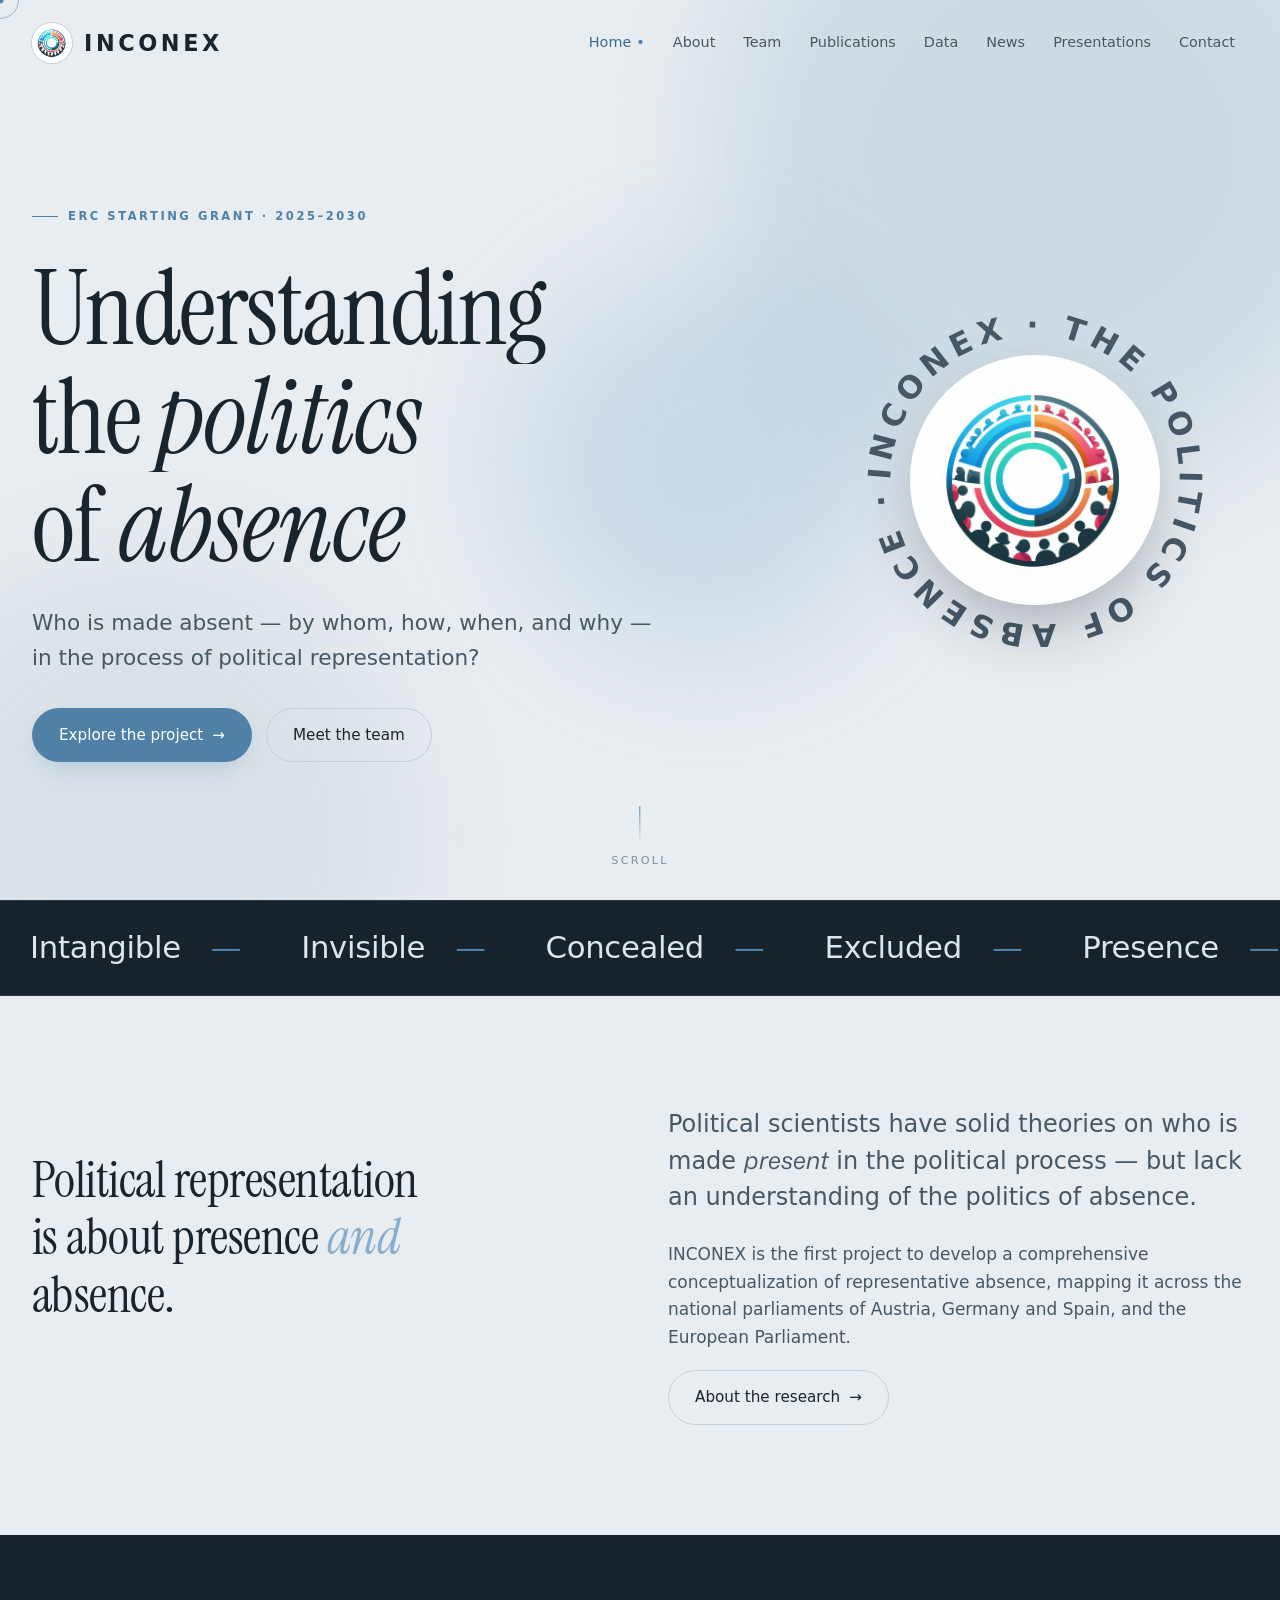
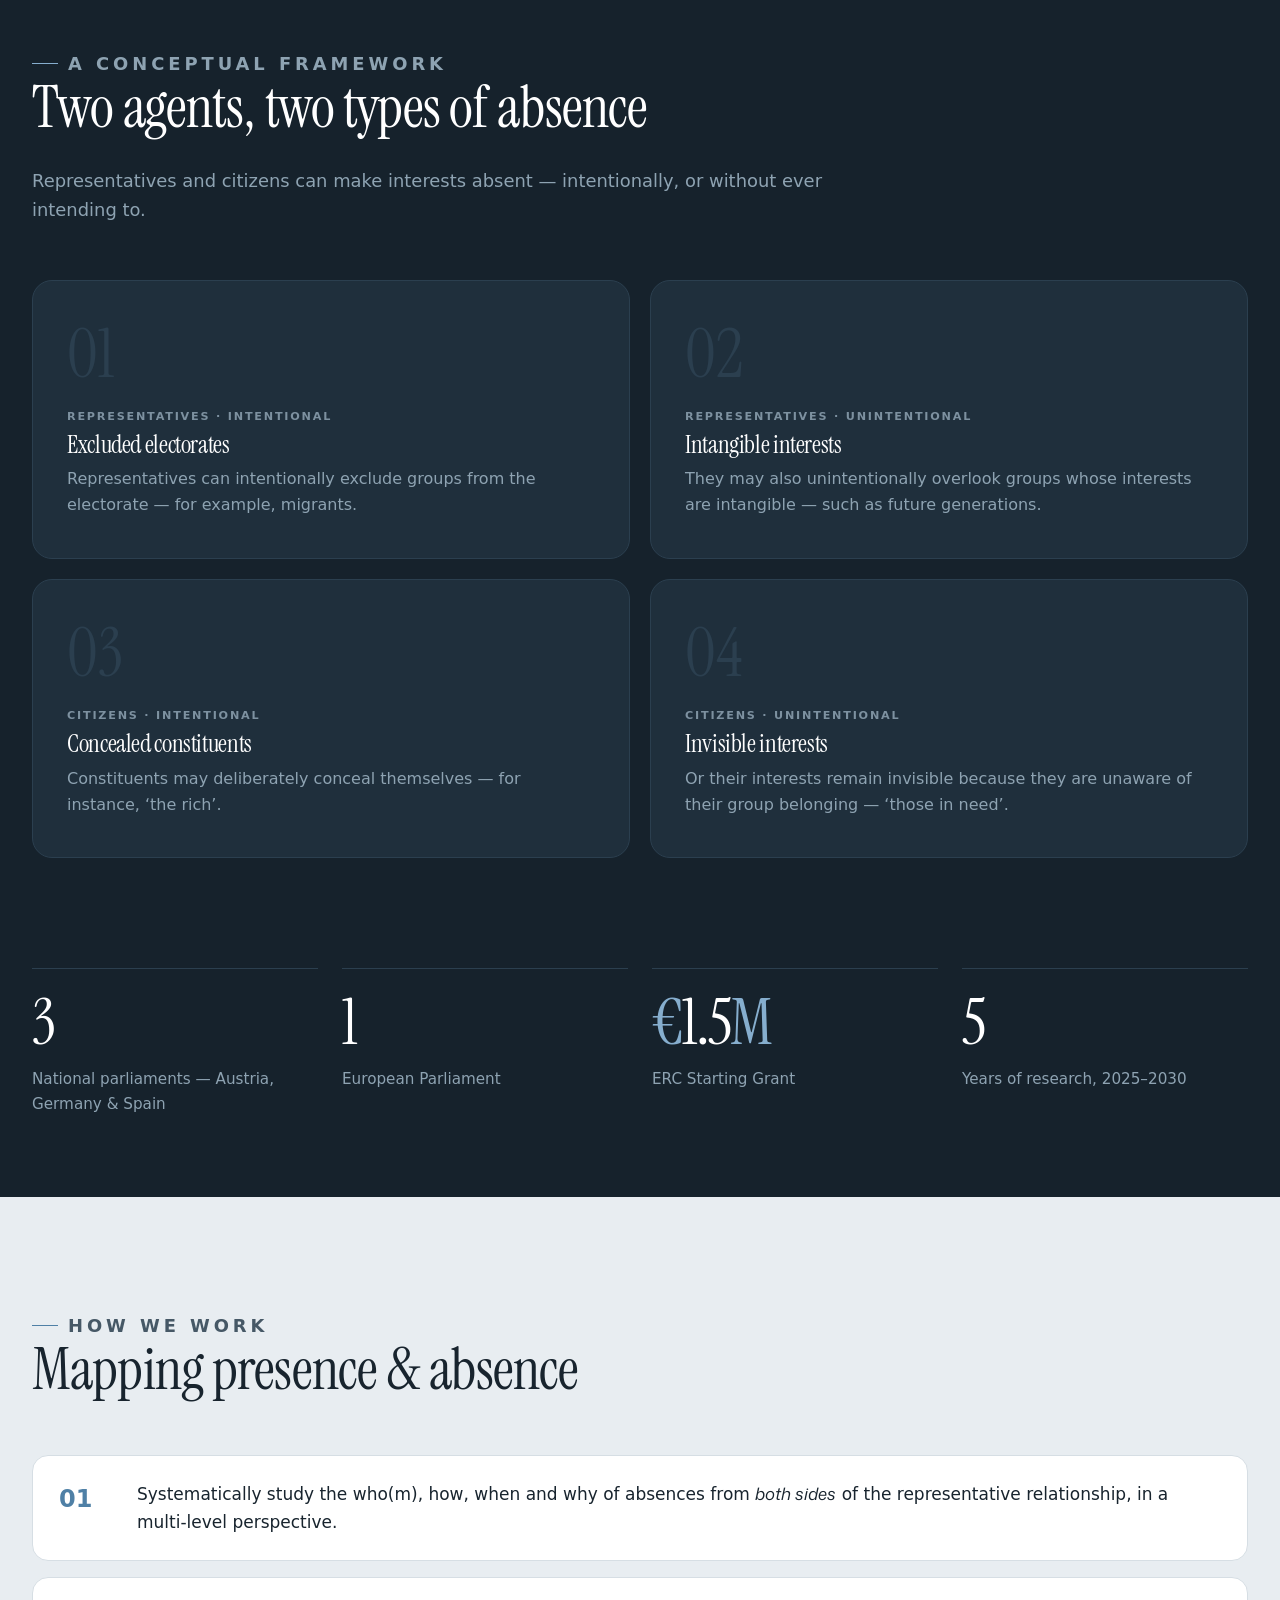
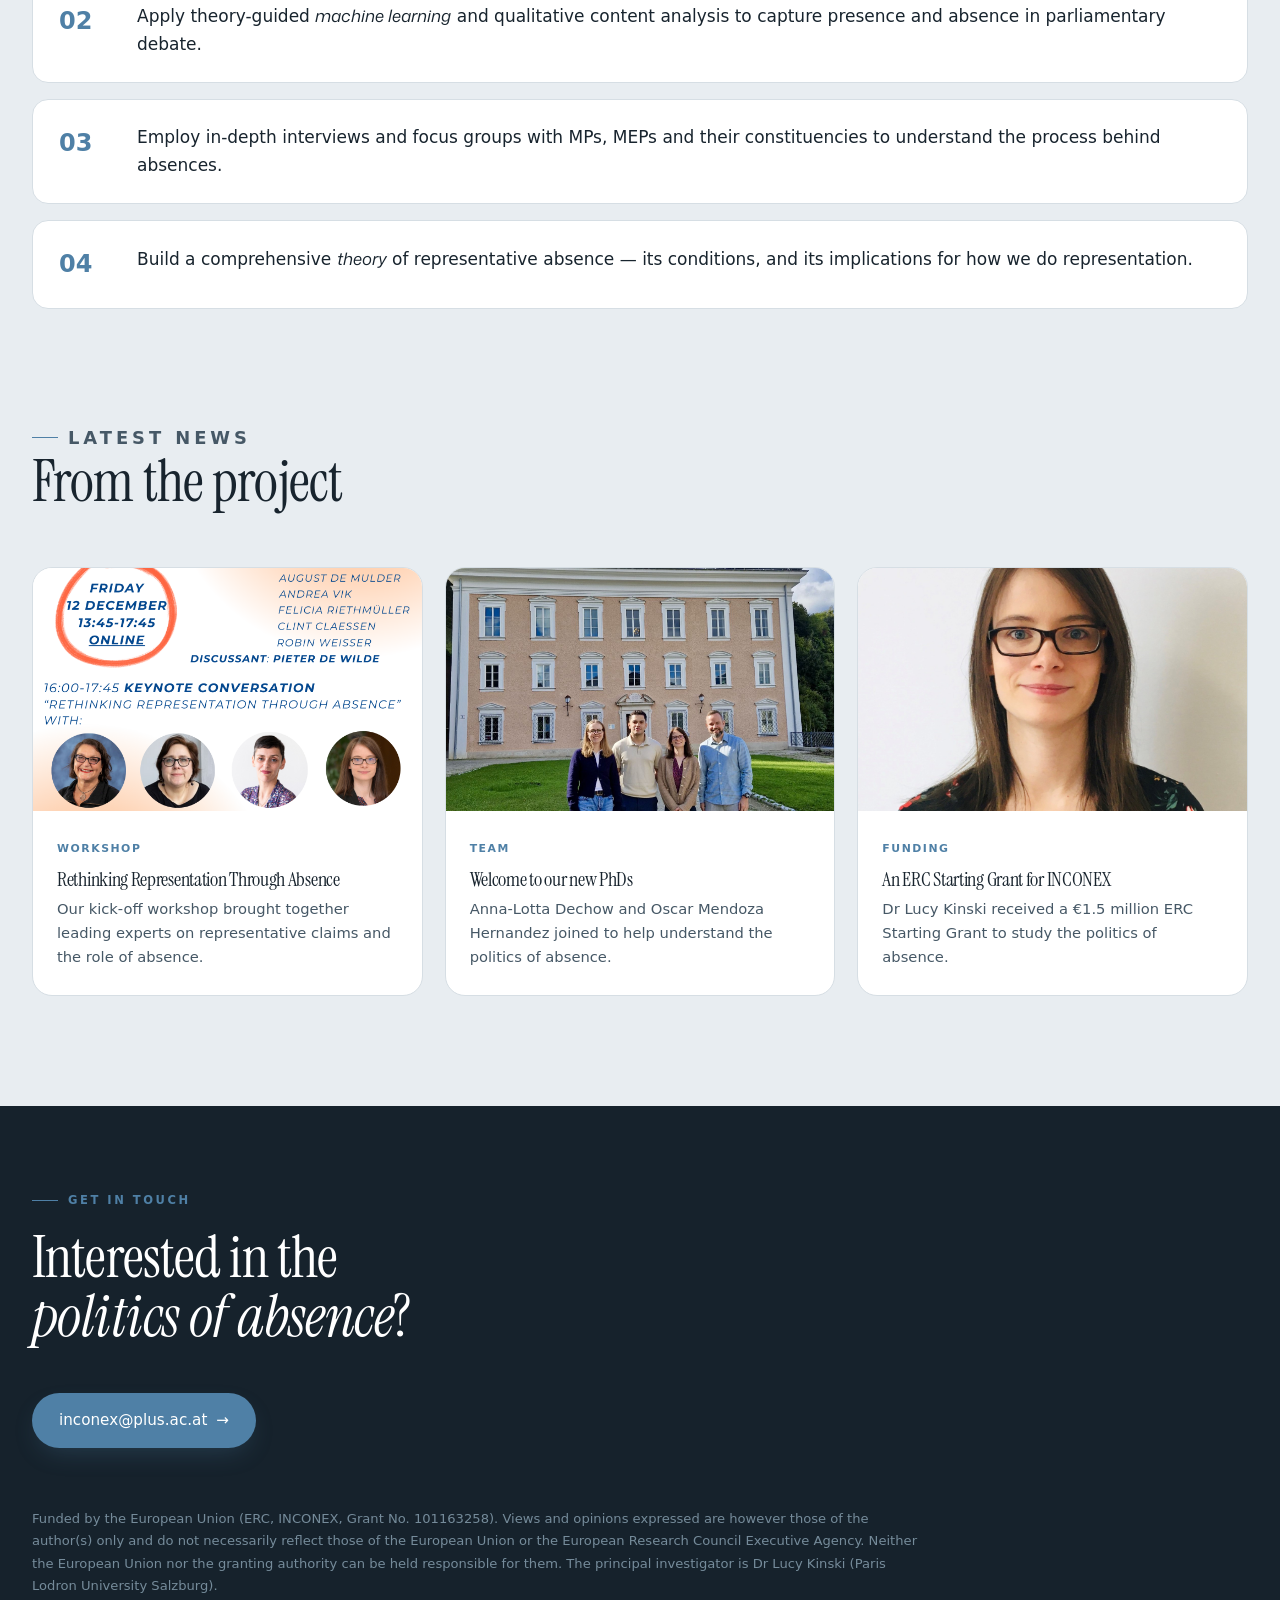
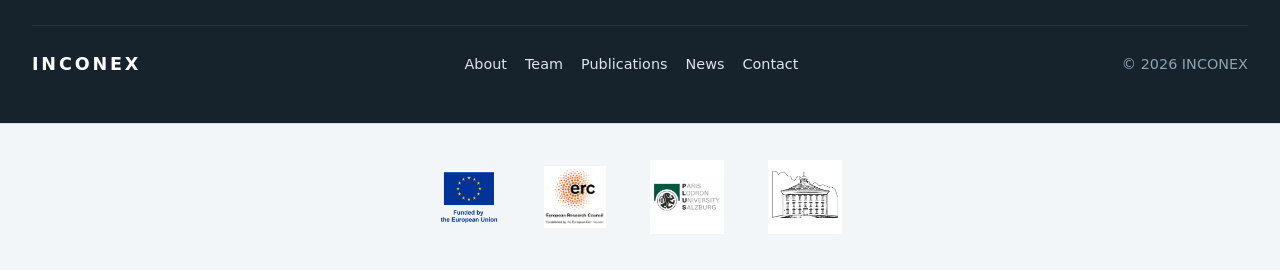
==== index.html @ 874234e4 "Match Momkai typography: Instrument Serif headings + self-hosted Mona Sans body" ====
<!doctype html>
<html lang="en">
<head>
  <meta charset="utf-8" />
  <meta name="viewport" content="width=device-width, initial-scale=1" />
  <title>INCONEX — Understanding the Politics of Absence</title>
  <meta name="description" content="INCONEX is an ERC-funded research project (2025–2030) led by Dr Lucy Kinski at the University of Salzburg, studying who is made absent — by whom, how, when, and why — in political representation." />
  <link rel="icon" href="assets/logo.jpg" />
  <link rel="apple-touch-icon" href="assets/logo.jpg" />
  <meta name="theme-color" content="#16222c" />
  <link rel="preconnect" href="https://fonts.googleapis.com">
  <link rel="preconnect" href="https://fonts.gstatic.com" crossorigin>
  <link href="https://fonts.googleapis.com/css2?family=Instrument+Serif:ital@0;1&display=swap" rel="stylesheet">
  <link rel="stylesheet" href="styles.css" />
</head>
<body>

<div class="scroll-progress"></div>

<header class="topbar">
  <div class="bar-inner">
    <a class="brand" href="index.html">
      <img class="brand-logo" src="assets/logo.jpg" alt="INCONEX logo" />
      <span class="brand-name">INCONEX</span>
    </a>
    <input type="checkbox" id="navtoggle" class="nav-toggle" hidden>
    <label for="navtoggle" class="nav-burger" aria-label="Toggle navigation"><span></span></label>
    <nav class="nav">
      <a href="index.html" class="active">Home</a>
      <a href="about.html">About</a>
      <a href="team.html">Team</a>
      <a href="publications.html">Publications</a>
      <a href="data.html">Data</a>
      <a href="news.html">News</a>
      <a href="presentations.html">Presentations</a>
      <a href="contact.html">Contact</a>
    </nav>
  </div>
</header>

<main>

  <!-- HERO -->
  <section class="hero">
    <div class="hero-bg" aria-hidden="true">
      <span class="blob b1"></span><span class="blob b2"></span><span class="blob b3"></span>
    </div>
    <div class="hero-grid">
      <div class="hero-text">
        <p class="eyebrow" data-reveal>ERC Starting Grant · 2025–2030</p>
        <h1>
          <span class="line"><span data-reveal>Understanding</span></span>
          <span class="line"><span data-reveal data-delay="1">the <em>politics</em></span></span>
          <span class="line"><span data-reveal data-delay="2">of <em>absence</em></span></span>
        </h1>
        <p class="lead" data-reveal data-delay="3">
          Who is made absent — by whom, how, when, and why — in the process of political representation?
        </p>
        <div class="hero-cta" data-reveal data-delay="4">
          <a class="btn btn-primary" href="about.html">Explore the project <span class="arrow">→</span></a>
          <a class="btn btn-ghost" href="team.html">Meet the team</a>
        </div>
      </div>
      <div class="hero-badge" data-reveal data-delay="2">
        <svg class="ring-text" viewBox="0 0 100 100" aria-hidden="true">
          <defs><path id="ring" d="M50,50 m-38,0 a38,38 0 1,1 76,0 a38,38 0 1,1 -76,0"/></defs>
          <text textLength="238" lengthAdjust="spacing"><textPath href="#ring" startOffset="0">INCONEX · THE POLITICS OF ABSENCE · </textPath></text>
        </svg>
        <img class="logo-core" src="assets/logo.jpg" alt="INCONEX logo" />
      </div>
    </div>
    <div class="scroll-cue" aria-hidden="true"><span class="bar"></span>Scroll</div>
  </section>

  <!-- MARQUEE -->
  <div class="marquee" aria-hidden="true">
    <div class="marquee-track">
      <span>Intangible</span><span>Invisible</span><span>Concealed</span><span>Excluded</span><span>Presence</span><span>Absence</span>
      <span>Intangible</span><span>Invisible</span><span>Concealed</span><span>Excluded</span><span>Presence</span><span>Absence</span>
    </div>
  </div>

  <!-- MANIFESTO -->
  <section class="section">
    <div class="container">
      <div style="display:grid;grid-template-columns:1fr 1fr;gap:56px;align-items:center;">
        <p class="manifesto" data-reveal>Political representation is about presence <em>and</em> absence.</p>
        <div class="narrow" data-reveal data-delay="1">
          <p class="lead-big" style="color:var(--ink-2);">
            Political scientists have solid theories on who is made <em>present</em> in the political process —
            but lack an understanding of the politics of absence.
          </p>
          <p style="color:var(--ink-2);">
            INCONEX is the first project to develop a comprehensive conceptualization of representative absence,
            mapping it across the national parliaments of Austria, Germany and Spain, and the European Parliament.
          </p>
          <p style="margin-bottom:0;"><a class="btn btn-ghost" href="about.html">About the research <span class="arrow">→</span></a></p>
        </div>
      </div>
    </div>
  </section>

  <!-- PILLARS -->
  <section class="section dark">
    <div class="container">
      <div class="section-head" data-reveal>
        <p class="eyebrow">A conceptual framework</p>
        <h2>Two agents, two types of absence</h2>
        <p>Representatives and citizens can make interests absent — intentionally, or without ever intending to.</p>
      </div>
      <div class="pillars">
        <article class="pillar" data-reveal>
          <div class="num">01</div>
          <span class="k">Representatives · intentional</span>
          <h3>Excluded electorates</h3>
          <p>Representatives can intentionally exclude groups from the electorate — for example, migrants.</p>
        </article>
        <article class="pillar" data-reveal data-delay="1">
          <div class="num">02</div>
          <span class="k">Representatives · unintentional</span>
          <h3>Intangible interests</h3>
          <p>They may also unintentionally overlook groups whose interests are intangible — such as future generations.</p>
        </article>
        <article class="pillar" data-reveal data-delay="2">
          <div class="num">03</div>
          <span class="k">Citizens · intentional</span>
          <h3>Concealed constituents</h3>
          <p>Constituents may deliberately conceal themselves — for instance, ‘the rich’.</p>
        </article>
        <article class="pillar" data-reveal data-delay="3">
          <div class="num">04</div>
          <span class="k">Citizens · unintentional</span>
          <h3>Invisible interests</h3>
          <p>Or their interests remain invisible because they are unaware of their group belonging — ‘those in need’.</p>
        </article>
      </div>
    </div>
  </section>

  <!-- STATS -->
  <section class="section dark tight" style="padding-top:0;">
    <div class="container">
      <div class="stats">
        <div class="stat" data-reveal>
          <div class="figure"><span data-count="3">0</span></div>
          <div class="label">National parliaments — Austria, Germany &amp; Spain</div>
        </div>
        <div class="stat" data-reveal data-delay="1">
          <div class="figure"><span data-count="1">0</span></div>
          <div class="label">European Parliament</div>
        </div>
        <div class="stat" data-reveal data-delay="2">
          <div class="figure"><span class="unit">€</span><span data-count="1.5">0</span><span class="unit">M</span></div>
          <div class="label">ERC Starting Grant</div>
        </div>
        <div class="stat" data-reveal data-delay="3">
          <div class="figure"><span data-count="5">0</span></div>
          <div class="label">Years of research, 2025–2030</div>
        </div>
      </div>
    </div>
  </section>

  <!-- APPROACH -->
  <section class="section">
    <div class="container">
      <div class="section-head" data-reveal>
        <p class="eyebrow">How we work</p>
        <h2>Mapping presence &amp; absence</h2>
      </div>
      <ol class="steps">
        <li data-reveal><p>Systematically study the who(m), how, when and why of absences from <em>both sides</em> of the representative relationship, in a multi-level perspective.</p></li>
        <li data-reveal data-delay="1"><p>Apply theory-guided <em>machine learning</em> and qualitative content analysis to capture presence and absence in parliamentary debate.</p></li>
        <li data-reveal data-delay="2"><p>Employ in-depth interviews and focus groups with MPs, MEPs and their constituencies to understand the process behind absences.</p></li>
        <li data-reveal data-delay="3"><p>Build a comprehensive <em>theory</em> of representative absence — its conditions, and its implications for how we do representation.</p></li>
      </ol>
    </div>
  </section>

  <!-- NEWS TEASER -->
  <section class="section" style="padding-top:0;">
    <div class="container">
      <div class="section-head" data-reveal>
        <p class="eyebrow">Latest news</p>
        <h2>From the project</h2>
      </div>
      <div class="teaser-grid">
        <a class="teaser" href="news.html" data-reveal>
          <div class="thumb"><img src="assets/news/kickoff.jpg" alt="Kick-off workshop" /></div>
          <div class="body"><span class="tag">Workshop</span><h3>Rethinking Representation Through Absence</h3><p>Our kick-off workshop brought together leading experts on representative claims and the role of absence.</p></div>
        </a>
        <a class="teaser" href="news.html" data-reveal data-delay="1">
          <div class="thumb"><img src="assets/news/new-phds.jpg" alt="New PhD researchers" /></div>
          <div class="body"><span class="tag">Team</span><h3>Welcome to our new PhDs</h3><p>Anna-Lotta Dechow and Oscar Mendoza Hernandez joined to help understand the politics of absence.</p></div>
        </a>
        <a class="teaser" href="news.html" data-reveal data-delay="2">
          <div class="thumb"><img src="assets/news/erc-grant.jpg" alt="ERC Starting Grant" /></div>
          <div class="body"><span class="tag">Funding</span><h3>An ERC Starting Grant for INCONEX</h3><p>Dr Lucy Kinski received a €1.5 million ERC Starting Grant to study the politics of absence.</p></div>
        </a>
      </div>
    </div>
  </section>

</main>

<footer>
  <div class="foot-cta" data-reveal>
    <p class="eyebrow">Get in touch</p>
    <h2>Interested in the <em>politics of absence</em>?</h2>
    <a class="btn btn-primary" href="mailto:inconex@plus.ac.at">inconex@plus.ac.at <span class="arrow">→</span></a>
  </div>
  <div class="foot-main">
    <p class="foot-disclaimer">
      Funded by the European Union (ERC, INCONEX, Grant No. 101163258). Views and opinions expressed are
      however those of the author(s) only and do not necessarily reflect those of the European Union or the
      European Research Council Executive Agency. Neither the European Union nor the granting authority can be
      held responsible for them. The principal investigator is Dr Lucy Kinski (Paris Lodron University Salzburg).
    </p>
    <div class="foot-bar">
      <span class="brand-name">INCONEX</span>
      <div class="foot-links">
        <a href="about.html">About</a><a href="team.html">Team</a><a href="publications.html">Publications</a>
        <a href="news.html">News</a><a href="contact.html">Contact</a>
      </div>
      <div>© <span id="yr"></span> INCONEX</div>
    </div>
  </div>
  <div class="foot-funders">
    <div class="row">
      <img src="assets/funder-eu.jpg" alt="Funded by the European Union" />
      <img src="assets/funder-erc.jpg" alt="European Research Council" />
      <img class="tall" src="assets/funder-plus.jpg" alt="Paris Lodron University Salzburg" />
      <img class="tall" src="assets/funder-sceus.jpg" alt="Salzburg Centre of European Union Studies" />
    </div>
  </div>
</footer>

<script src="app.js"></script>
</body>
</html>
---- styles.css ----
/* ---- Typography: matched to Momkai (Instrument Serif headings + Mona Sans body) ---- */
@font-face{font-family:"Mona Sans";font-style:normal;font-weight:200 900;font-display:swap;src:url("assets/fonts/mona-sans.woff2") format("woff2");}
@font-face{font-family:"Mona Sans";font-style:italic;font-weight:200 900;font-display:swap;src:url("assets/fonts/mona-sans-italic.woff2") format("woff2");}

/* ===========================================================
   INCONEX — Understanding the Politics of Absence
   Dynamic blue-grey design system
   =========================================================== */

:root {
  --serif: "Instrument Serif", Georgia, "Times New Roman", serif;
  --sans: "Mona Sans", system-ui, -apple-system, Segoe UI, Roboto, Arial, sans-serif;
  --bg:        #e8edf1;
  --bg-2:      #f3f6f8;
  --surface:   #ffffff;
  --ink:       #18242e;
  --ink-2:     #465866;
  --muted:     #7d91a0;
  --line:      #d6dee4;
  --line-2:    #c4cfd7;

  --dark:      #16222c;
  --dark-2:    #1f2f3c;
  --dark-3:    #2b3f4f;
  --on-dark:   #dde5ec;
  --on-dark-2: #8ea3b2;

  --accent:    #4f80a6;
  --accent-h:  #3d6c90;
  --accent-soft:#86aece;
  --glow:      rgba(79,128,166,.30);

  --maxw: 1280px;
  --ease: cubic-bezier(.22,.61,.36,1);
  --ease-out: cubic-bezier(.16,1,.3,1);
}

* { box-sizing: border-box; }
html { scroll-behavior: smooth; -webkit-text-size-adjust: 100%; }

body {
  margin: 0;
  font-family: var(--sans);
  color: var(--ink);
  background: var(--bg);
  line-height: 1.62;
  font-size: 17px;
  -webkit-font-smoothing: antialiased;
  text-rendering: optimizeLegibility;
  overflow-x: hidden;
}

h1,h2,h3,h4 {
  font-family: var(--serif);
  font-weight: 400;
  line-height: 1.03;
  letter-spacing: -0.015em;
  color: var(--ink);
  margin: 0 0 .5em;
}
h1 em, h2 em, h3 em, .ital {
  font-family: var(--serif);
  font-style: italic;
  font-weight: 400;
  letter-spacing: -0.01em;
}
p { margin: 0 0 1.1em; }
a { color: var(--accent-h); text-decoration: none; }
a:hover { color: var(--ink); }
img { max-width: 100%; display: block; }
em { font-style: italic; }

.container { width: 100%; max-width: var(--maxw); margin: 0 auto; padding: 0 32px; }
.eyebrow {
  font-family: var(--sans);
  text-transform: uppercase; letter-spacing: .22em; font-size: .72rem;
  font-weight: 600; color: var(--accent); margin: 0 0 18px;
  display: inline-flex; align-items: center; gap: 10px;
}
.eyebrow::before { content: ""; width: 26px; height: 1px; background: var(--accent); display: inline-block; }

/* ---------- Scroll progress + custom cursor ---------- */
.scroll-progress {
  position: fixed; top: 0; left: 0; height: 3px; width: 0%;
  background: linear-gradient(90deg, var(--accent), var(--accent-soft));
  z-index: 200; transition: width .1s linear;
}
.cursor-dot, .cursor-ring { position: fixed; top: 0; left: 0; pointer-events: none; z-index: 300; border-radius: 50%; }
.cursor-dot { width: 7px; height: 7px; background: var(--accent); transform: translate(-50%,-50%); }
.cursor-ring {
  width: 38px; height: 38px; border: 1px solid var(--accent);
  transform: translate(-50%,-50%); opacity: .5;
  transition: width .25s var(--ease), height .25s var(--ease), opacity .25s, background .25s;
}
.cursor-ring.hover { width: 64px; height: 64px; opacity: 1; background: var(--glow); border-color: transparent; }
@media (hover: none), (pointer: coarse) { .cursor-dot, .cursor-ring { display: none; } }

/* ---------- Header ---------- */
.topbar {
  position: fixed; top: 0; left: 0; right: 0; z-index: 100;
  transition: background .35s var(--ease), box-shadow .35s, padding .35s;
}
.topbar.scrolled {
  background: rgba(232,237,241,.82);
  backdrop-filter: saturate(160%) blur(14px);
  box-shadow: 0 1px 0 var(--line);
}
.bar-inner {
  max-width: var(--maxw); margin: 0 auto; padding: 22px 32px;
  display: flex; align-items: center; gap: 20px; transition: padding .35s var(--ease);
}
.topbar.scrolled .bar-inner { padding: 13px 32px; }
.brand { display: flex; align-items: center; gap: 12px; color: var(--ink); font-weight: 700; }
.brand:hover { color: var(--ink); }
.brand-logo { width: 40px; height: 40px; border-radius: 50%; object-fit: cover; box-shadow: 0 0 0 1px var(--line-2); }
.brand-name { font-family: var(--sans); font-size: 1.4rem; font-weight: 700; letter-spacing: .16em; }
.nav { margin-left: auto; display: flex; align-items: center; gap: 2px; }
.nav a {
  font-family: var(--sans); color: var(--ink-2); font-weight: 500; font-size: .9rem;
  padding: 9px 13px; border-radius: 999px; white-space: nowrap; transition: color .2s, background .2s;
}
.nav a:hover { color: var(--ink); background: rgba(79,128,166,.10); }
.nav a.active { color: var(--accent-h); }
.nav a.active::after { content: "•"; margin-left: 5px; color: var(--accent); }

.nav-toggle { display: none; }
.nav-burger { display: none; margin-left: auto; width: 50px; height: 44px; border: 1px solid var(--line-2);
  border-radius: 999px; background: var(--surface); cursor: pointer; position: relative; z-index: 120; }
.nav-burger span, .nav-burger span::before, .nav-burger span::after {
  content: ""; position: absolute; left: 50%; top: 50%; width: 18px; height: 2px; background: var(--ink);
  transform: translate(-50%,-50%); border-radius: 2px; transition: transform .3s var(--ease), opacity .2s; }
.nav-burger span::before { content:""; top: -6px; }
.nav-burger span::after { content:""; top: 6px; }

/* ---------- Buttons ---------- */
.btn {
  display: inline-flex; align-items: center; gap: 9px;
  font-family: var(--sans); font-weight: 500; font-size: .95rem;
  padding: 14px 26px; border-radius: 999px; border: 1px solid transparent; cursor: pointer;
  transition: transform .25s var(--ease-out), background .25s, color .25s, box-shadow .25s; position: relative;
}
.btn:hover { transform: translateY(-2px); }
.btn-primary { background: var(--accent); color: #fff; box-shadow: 0 10px 26px -8px var(--glow); }
.btn-primary:hover { background: var(--accent-h); color: #fff; box-shadow: 0 16px 34px -10px var(--glow); }
.btn-ghost { background: transparent; color: var(--ink); border-color: var(--line-2); }
.btn-ghost:hover { border-color: var(--accent); color: var(--accent-h); }
.btn .arrow { transition: transform .3s var(--ease); }
.btn:hover .arrow { transform: translateX(5px); }

/* ---------- Hero ---------- */
.hero {
  position: relative; min-height: 100svh; display: flex; align-items: center; overflow: hidden;
  padding: 150px 0 90px;
}
.hero-bg { position: absolute; inset: 0; z-index: 0; overflow: hidden; }
.hero-bg .blob { position: absolute; border-radius: 50%; filter: blur(60px); opacity: .55; will-change: transform; }
.hero-bg .b1 { width: 52vw; height: 52vw; background: #b9cdda; top: -14vw; right: -8vw; animation: drift 22s var(--ease) infinite; }
.hero-bg .b2 { width: 42vw; height: 42vw; background: #cdd8e0; bottom: -16vw; left: -10vw; animation: drift 28s var(--ease) infinite reverse; }
.hero-bg .b3 { width: 30vw; height: 30vw; background: var(--accent-soft); opacity: .28; top: 30%; left: 40%; animation: drift 19s var(--ease) infinite; }
@keyframes drift {
  0%,100% { transform: translate(0,0) scale(1); }
  33% { transform: translate(6vw,4vw) scale(1.08); }
  66% { transform: translate(-4vw,-3vw) scale(.95); }
}
.hero-grid {
  position: relative; z-index: 2; max-width: var(--maxw); margin: 0 auto; padding: 0 32px; width: 100%;
  display: grid; grid-template-columns: 1.5fr .85fr; gap: 40px; align-items: center;
}
.hero h1 {
  font-size: clamp(2.9rem, 8.2vw, 7.4rem); margin: 12px 0 26px;
}
.hero h1 .line { display: block; overflow: hidden; }
.hero h1 .line > span { display: inline-block; }
.hero .lead { font-size: clamp(1.05rem, 1.8vw, 1.35rem); color: var(--ink-2); max-width: 46ch; }
.hero-cta { display: flex; gap: 14px; flex-wrap: wrap; margin-top: 32px; }

/* rotating badge around logo */
.hero-badge { position: relative; display: grid; place-items: center; justify-self: center; }
.hero-badge .logo-core {
  width: clamp(150px, 22vw, 250px); height: clamp(150px, 22vw, 250px); border-radius: 50%;
  object-fit: cover; box-shadow: 0 30px 70px -20px rgba(24,36,46,.4); position: relative; z-index: 2;
}
.hero-badge .ring-text { position: absolute; width: clamp(240px, 34vw, 380px); height: clamp(240px, 34vw, 380px); animation: spin 26s linear infinite; }
.hero-badge .ring-text text { fill: var(--ink-2); font-family: var(--sans); font-size: 8.2px; letter-spacing: 3.4px; text-transform: uppercase; font-weight: 600; }
@keyframes spin { to { transform: rotate(360deg); } }

.scroll-cue {
  position: absolute; bottom: 30px; left: 50%; transform: translateX(-50%); z-index: 3;
  font-family: var(--sans); font-size: .7rem; letter-spacing: .2em; text-transform: uppercase;
  color: var(--muted); display: flex; flex-direction: column; align-items: center; gap: 8px;
}
.scroll-cue .bar { width: 1px; height: 38px; background: linear-gradient(var(--accent), transparent); animation: cue 1.8s var(--ease) infinite; }
@keyframes cue { 0%{ transform: scaleY(0); transform-origin: top; } 50%{ transform: scaleY(1); transform-origin: top; } 50.1%{ transform-origin: bottom; } 100%{ transform: scaleY(0); transform-origin: bottom; } }

/* ---------- Marquee ---------- */
.marquee { background: var(--dark); color: var(--on-dark); padding: 22px 0; overflow: hidden; white-space: nowrap; border-block: 1px solid var(--dark-3); }
.marquee.light { background: var(--bg-2); color: var(--ink); border-color: var(--line); }
.marquee-track { display: inline-flex; gap: 0; animation: scroll-x 28s linear infinite; }
.marquee:hover .marquee-track { animation-play-state: paused; }
.marquee-track span { font-family: var(--sans); font-size: clamp(1.1rem, 2.4vw, 2rem); font-weight: 500; letter-spacing: -0.01em; padding: 0 30px; display: inline-flex; align-items: center; gap: 30px; }
.marquee-track span::after { content: "—"; color: var(--accent); }
@keyframes scroll-x { to { transform: translateX(-50%); } }

/* ---------- Reveal ---------- */
[data-reveal] { opacity: 0; transform: translateY(34px); transition: opacity .9s var(--ease-out), transform .9s var(--ease-out); }
[data-reveal].is-in { opacity: 1; transform: none; }
[data-reveal][data-delay="1"] { transition-delay: .08s; }
[data-reveal][data-delay="2"] { transition-delay: .16s; }
[data-reveal][data-delay="3"] { transition-delay: .24s; }
[data-reveal][data-delay="4"] { transition-delay: .32s; }

/* ---------- Sections ---------- */
.section { padding: 110px 0; position: relative; }
.section.tight { padding: 80px 0; }
.section.dark { background: var(--dark); color: var(--on-dark); }
.section.dark h1,.section.dark h2,.section.dark h3 { color: #fff; }
.section.dark .eyebrow { color: var(--accent-soft); }
.section.dark .eyebrow::before { background: var(--accent-soft); }
.section-head { max-width: 820px; margin-bottom: 56px; }
.section-head h2 { font-size: clamp(2rem, 4.6vw, 3.6rem); }
.section-head p { color: var(--ink-2); font-size: 1.12rem; margin-bottom: 0; }
.section.dark .section-head p { color: var(--on-dark-2); }
.narrow { max-width: 820px; }

/* manifesto big editorial type */
.manifesto { font-family: var(--serif); font-weight: 400; letter-spacing: -0.01em;
  font-size: clamp(1.6rem, 4vw, 3.2rem); line-height: 1.12; max-width: 18ch; }
.manifesto em, .big-quote em { color: var(--accent-soft); }
.lead-big { font-size: clamp(1.2rem,2vw,1.5rem); color: var(--ink); line-height: 1.5; }

/* funding callout */
.fund-note { display: flex; gap: 18px; align-items: flex-start; background: var(--surface);
  border: 1px solid var(--line); border-left: 3px solid var(--accent); border-radius: 16px;
  padding: 22px 24px; font-size: .94rem; color: var(--ink-2); }
.fund-note strong { color: var(--ink); }

/* ---------- Pillars ---------- */
.pillars { display: grid; grid-template-columns: repeat(2, 1fr); gap: 20px; }
.pillar { position: relative; background: var(--surface); border: 1px solid var(--line); border-radius: 20px;
  padding: 40px 34px; overflow: hidden; transition: transform .4s var(--ease-out), box-shadow .4s, border-color .4s; }
.pillar:hover { transform: translateY(-6px); box-shadow: 0 30px 60px -28px rgba(24,36,46,.30); border-color: var(--accent-soft); }
.pillar .num { font-family: var(--serif); font-size: 4.2rem; font-weight: 400; line-height: 1; color: var(--line-2); transition: color .4s; }
.pillar:hover .num { color: var(--accent); }
.pillar .k { display: block; font-family: var(--sans); font-size: .7rem; text-transform: uppercase; letter-spacing: .16em; font-weight: 600; color: var(--muted); margin: 20px 0 6px; }
.pillar h3 { font-size: 1.55rem; margin-bottom: .35em; }
.pillar p { margin: 0; color: var(--ink-2); font-size: 1rem; }
.section.dark .pillar { background: var(--dark-2); border-color: var(--dark-3); }
.section.dark .pillar h3 { color: #fff; }
.section.dark .pillar p { color: var(--on-dark-2); }
.section.dark .pillar .num { color: var(--dark-3); }
.section.dark .pillar:hover .num { color: var(--accent-soft); }

/* ---------- Stats ---------- */
.stats { display: grid; grid-template-columns: repeat(4, 1fr); gap: 24px; }
.stat { text-align: left; border-top: 1px solid var(--dark-3); padding-top: 22px; }
.stat .figure { font-family: var(--serif); font-weight: 400; font-size: clamp(2.6rem, 5vw, 4.2rem); line-height: 1; letter-spacing: -0.03em; color: #fff; }
.stat .figure .unit { color: var(--accent-soft); }
.stat .label { color: var(--on-dark-2); font-size: .95rem; margin-top: 12px; }

/* ---------- Steps ---------- */
.steps { display: grid; gap: 16px; counter-reset: step; padding: 0; list-style: none; margin: 0; }
.steps li { display: grid; grid-template-columns: 56px 1fr; gap: 22px; align-items: start;
  background: var(--surface); border: 1px solid var(--line); border-radius: 16px; padding: 24px 26px;
  transition: transform .35s var(--ease-out), box-shadow .35s; }
.steps li:hover { transform: translateY(-3px); box-shadow: 0 20px 44px -26px rgba(24,36,46,.3); }
.steps li::before { counter-increment: step; content: "0" counter(step);
  font-family: var(--sans); font-weight: 700; font-size: 1.5rem; color: var(--accent); }
.steps li p { margin: 0; }

/* ---------- Team ---------- */
.subhead { font-family: var(--sans); font-size: .8rem; text-transform: uppercase; letter-spacing: .2em; font-weight: 600; color: var(--muted); margin: 64px 0 24px; display: flex; align-items: center; gap: 14px; }
.subhead::after { content: ""; flex: 1; height: 1px; background: var(--line); }
.team-grid { display: grid; grid-template-columns: repeat(auto-fill, minmax(280px, 1fr)); gap: 24px; }
.member { background: var(--surface); border: 1px solid var(--line); border-radius: 20px; overflow: hidden; display: flex; flex-direction: column; transition: transform .4s var(--ease-out), box-shadow .4s; }
.member:hover { transform: translateY(-6px); box-shadow: 0 30px 60px -30px rgba(24,36,46,.34); }
.member .photo { aspect-ratio: 1/1; overflow: hidden; background: var(--bg-2); }
.member .photo img { width: 100%; height: 100%; object-fit: cover; transition: transform .7s var(--ease-out); filter: grayscale(.18); }
.member:hover .photo img { transform: scale(1.05); filter: grayscale(0); }
.member .photo.empty { display: grid; place-items: center; background: linear-gradient(135deg, var(--bg-2), #dde6ec); }
.member .photo.empty span { font-family: var(--serif); font-size: 2.8rem; color: var(--accent-soft); font-weight: 700; }
.member .body { padding: 22px 24px 26px; }
.member .role { font-family: var(--sans); font-size: .7rem; text-transform: uppercase; letter-spacing: .14em; font-weight: 600; color: var(--accent); margin-bottom: 8px; }
.member h3 { font-size: 1.35rem; margin-bottom: .45em; }
.member p { font-size: .92rem; color: var(--ink-2); margin: 0; }

/* ---------- News ---------- */
.news-list { display: grid; gap: 22px; }
.news-item { display: grid; grid-template-columns: 340px 1fr; gap: 0; background: var(--surface);
  border: 1px solid var(--line); border-radius: 20px; overflow: hidden; transition: transform .4s var(--ease-out), box-shadow .4s; }
.news-item:hover { transform: translateY(-4px); box-shadow: 0 28px 56px -30px rgba(24,36,46,.32); }
.news-item .thumb { overflow: hidden; min-height: 220px; background: var(--bg-2); }
.news-item .thumb img { width: 100%; height: 100%; object-fit: cover; transition: transform .8s var(--ease-out); }
.news-item:hover .thumb img { transform: scale(1.06); }
.news-item .content { padding: 32px 36px; align-self: center; }
.news-item h3 { font-size: 1.5rem; margin-bottom: .35em; }
.news-item .date { font-family: var(--sans); font-size: .72rem; text-transform: uppercase; letter-spacing: .14em; font-weight: 600; color: var(--accent); margin-bottom: 12px; }
.news-item p { font-size: .98rem; color: var(--ink-2); }
.news-item .meta { font-size: .84rem; color: var(--muted); }

/* news teaser cards (home) */
.teaser-grid { display: grid; grid-template-columns: repeat(3, 1fr); gap: 22px; }
.teaser { background: var(--surface); border: 1px solid var(--line); border-radius: 20px; overflow: hidden; display: flex; flex-direction: column; transition: transform .4s var(--ease-out), box-shadow .4s; }
.teaser:hover { transform: translateY(-6px); box-shadow: 0 30px 60px -30px rgba(24,36,46,.32); }
.teaser .thumb { aspect-ratio: 16/10; overflow: hidden; }
.teaser .thumb img { width: 100%; height: 100%; object-fit: cover; transition: transform .7s var(--ease-out); }
.teaser:hover .thumb img { transform: scale(1.06); }
.teaser .body { padding: 22px 24px 26px; }
.teaser .tag { font-family: var(--sans); font-size: .68rem; text-transform: uppercase; letter-spacing: .14em; font-weight: 600; color: var(--accent); }
.teaser h3 { font-size: 1.25rem; margin: 8px 0 .4em; }
.teaser p { font-size: .92rem; color: var(--ink-2); margin: 0; }

/* ---------- Publications ---------- */
.pub-group { margin-bottom: 46px; }
.pub-group > h2 { font-size: 1.7rem; margin-bottom: 22px; }
.pub-list { list-style: none; padding: 0; margin: 0; display: grid; gap: 16px; }
.pub-list li { background: var(--surface); border: 1px solid var(--line); border-radius: 16px; padding: 22px 26px; font-size: 1rem; transition: transform .3s var(--ease-out), box-shadow .3s; }
.pub-list li:hover { transform: translateY(-3px); box-shadow: 0 20px 40px -26px rgba(24,36,46,.3); }
.pub-list .authors { font-weight: 600; color: var(--ink); }
.pub-list .venue { font-style: italic; color: var(--ink-2); }
.badge { display: inline-block; font-family: var(--sans); font-size: .68rem; font-weight: 600; letter-spacing: .04em; color: var(--accent-h); border: 1px solid var(--accent-soft); background: rgba(79,128,166,.08); border-radius: 999px; padding: 2px 11px; margin-left: 6px; }
.empty-note { border: 1px dashed var(--line-2); border-radius: 16px; padding: 26px; color: var(--ink-2); background: var(--bg-2); font-size: 1rem; }

/* ---------- Presentations ---------- */
.press-list { display: grid; gap: 24px; }
.press-item { background: var(--surface); border: 1px solid var(--line); border-radius: 20px; padding: 34px 38px; transition: transform .35s var(--ease-out), box-shadow .35s; }
.press-item:hover { transform: translateY(-4px); box-shadow: 0 26px 54px -30px rgba(24,36,46,.3); }
.press-item h3 { font-size: 1.55rem; margin-bottom: .2em; }
.press-item .where { font-family: var(--sans); font-size: .74rem; text-transform: uppercase; letter-spacing: .14em; font-weight: 600; color: var(--accent); margin-bottom: 16px; }
.press-item p { font-size: 1rem; color: var(--ink-2); }
.press-gallery { display: grid; grid-template-columns: repeat(auto-fit, minmax(180px,1fr)); gap: 12px; margin-top: 20px; }
.press-gallery img { border-radius: 12px; aspect-ratio: 4/3; object-fit: cover; width: 100%; transition: transform .5s var(--ease-out); }
.press-gallery img:hover { transform: scale(1.03); }

/* ---------- Contact ---------- */
.contact-grid { display: grid; grid-template-columns: 1fr 1fr; gap: 24px; }
.contact-card { background: var(--surface); border: 1px solid var(--line); border-radius: 20px; padding: 38px 40px; transition: transform .35s var(--ease-out), box-shadow .35s; }
.contact-card:hover { transform: translateY(-4px); box-shadow: 0 26px 54px -30px rgba(24,36,46,.3); }
.contact-card .label { font-family: var(--sans); font-size: .72rem; text-transform: uppercase; letter-spacing: .16em; font-weight: 600; color: var(--muted); margin-bottom: 10px; }
.contact-card address { font-style: normal; font-size: 1.1rem; line-height: 1.85; }
.contact-card .email { font-family: var(--sans); font-size: 1.25rem; font-weight: 500; }

/* ---------- Page hero (inner pages) ---------- */
.page-hero { position: relative; padding: 190px 0 70px; overflow: hidden; }
.page-hero .hero-bg { opacity: .8; }
.page-hero h1 { font-size: clamp(2.6rem, 7vw, 5.6rem); margin: 10px 0 18px; }
.page-hero .lead { font-size: clamp(1.05rem,1.7vw,1.3rem); color: var(--ink-2); max-width: 50ch; position: relative; z-index: 2; }
.page-hero .eyebrow, .page-hero h1 { position: relative; z-index: 2; }

/* ---------- Footer ---------- */
footer { background: var(--dark); color: var(--on-dark-2); }
.foot-funders { background: var(--bg-2); border-top: 1px solid var(--line); padding: 36px 24px; }
.foot-funders .row { max-width: var(--maxw); margin: 0 auto; display: flex; flex-wrap: wrap; align-items: center; justify-content: center; gap: 44px; }
.foot-funders img { height: 62px; width: auto; object-fit: contain; }
.foot-funders img.tall { height: 74px; }
.foot-cta { max-width: var(--maxw); margin: 0 auto; padding: 76px 32px 30px; }
.foot-cta h2 { color: #fff; font-size: clamp(2rem, 5vw, 3.6rem); max-width: 16ch; }
.foot-cta .btn-primary { margin-top: 18px; }
.foot-main { max-width: var(--maxw); margin: 0 auto; padding: 30px 32px 44px; }
.foot-disclaimer { font-size: .82rem; line-height: 1.7; color: #758b9a; max-width: 900px; }
.foot-bar { border-top: 1px solid rgba(255,255,255,.08); margin-top: 28px; padding-top: 24px; display: flex; flex-wrap: wrap; gap: 16px; justify-content: space-between; align-items: center; font-size: .9rem; }
.foot-bar a { color: var(--on-dark); }
.foot-bar a:hover { color: #fff; }
.foot-bar .brand-name { color: #fff; font-size: 1.1rem; letter-spacing: .16em; }
.foot-links { display: flex; gap: 18px; flex-wrap: wrap; }

/* ---------- Responsive ---------- */
@media (max-width: 1000px) {
  .hero-grid { grid-template-columns: 1fr; gap: 30px; }
  .hero-badge { order: -1; }
  .hero-badge .ring-text { display: none; }
  .news-item { grid-template-columns: 1fr; }
  .news-item .thumb { aspect-ratio: 16/9; min-height: 0; }
  .stats { grid-template-columns: repeat(2,1fr); gap: 30px 24px; }
  .teaser-grid { grid-template-columns: 1fr; }
}
@media (max-width: 820px) {
  .nav-burger { display: block; }
  .nav {
    position: fixed; inset: 0; margin: 0; z-index: 110;
    background: var(--dark); flex-direction: column; align-items: flex-start; justify-content: center;
    gap: 6px; padding: 40px 36px; transform: translateX(100%); transition: transform .5s var(--ease);
  }
  .nav a { font-family: var(--sans); color: var(--on-dark); font-size: clamp(1.8rem, 7vw, 3rem); font-weight: 500; padding: 6px 0; border-radius: 0; }
  .nav a:hover, .nav a.active { background: transparent; color: var(--accent-soft); }
  .nav a.active::after { content: ""; }
  .nav-toggle:checked ~ .nav { transform: translateX(0); }
  .nav-toggle:checked ~ .nav-burger span { background: transparent; }
  .nav-toggle:checked ~ .nav-burger span::before { transform: translate(-50%,-50%) rotate(45deg); top: 50%; background: var(--on-dark); }
  .nav-toggle:checked ~ .nav-burger span::after { transform: translate(-50%,-50%) rotate(-45deg); top: 50%; background: var(--on-dark); }
  .pillars { grid-template-columns: 1fr; }
  .contact-grid { grid-template-columns: 1fr; }
}
@media (max-width: 560px) {
  .container, .bar-inner, .hero-grid, .foot-cta, .foot-main { padding-left: 22px; padding-right: 22px; }
  body { font-size: 16px; }
  .section { padding: 76px 0; }
  .stats { grid-template-columns: 1fr 1fr; }
  .foot-funders .row { gap: 28px; }
  .foot-funders img { height: 46px; }
  .foot-funders img.tall { height: 54px; }
}

/* ---------- Reduced motion ---------- */
@media (prefers-reduced-motion: reduce) {
  *, *::before, *::after { animation-duration: .001ms !important; animation-iteration-count: 1 !important; transition-duration: .001ms !important; scroll-behavior: auto !important; }
  [data-reveal] { opacity: 1 !important; transform: none !important; }
  .cursor-dot, .cursor-ring { display: none !important; }
}
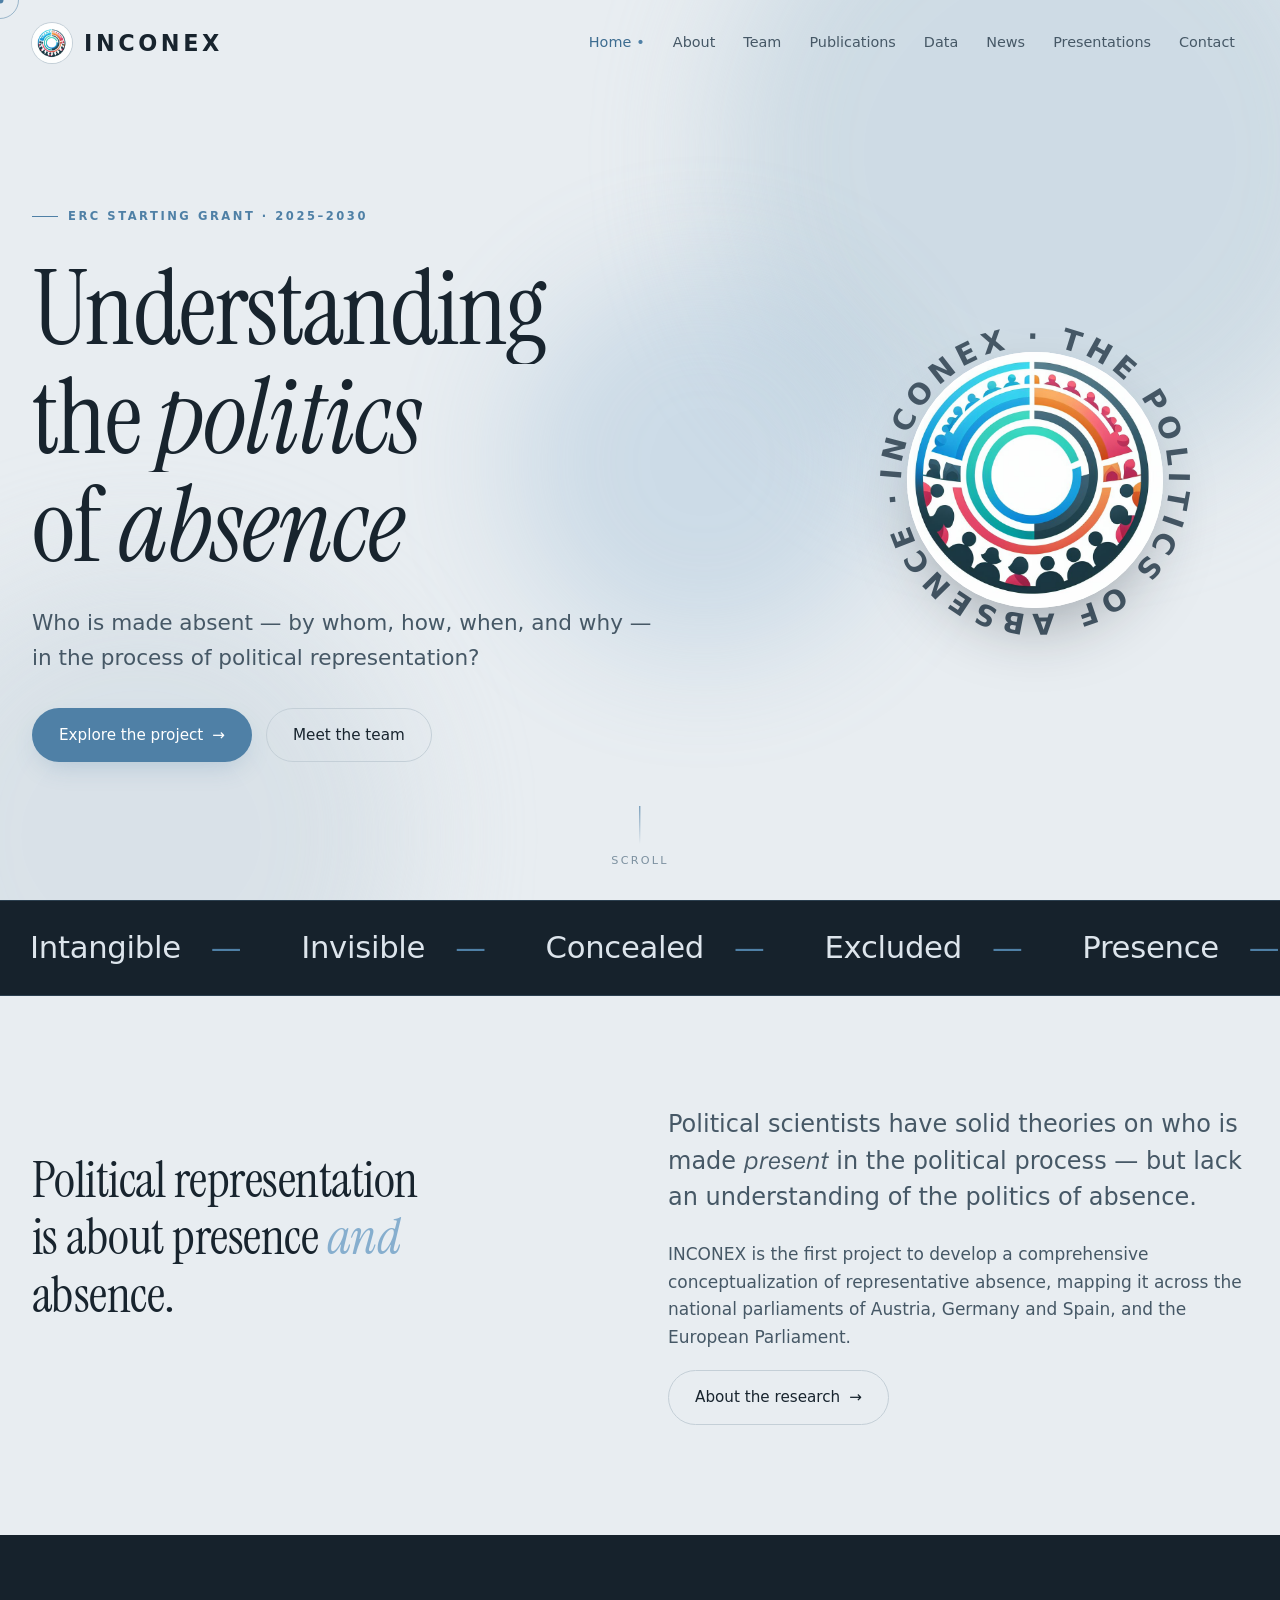
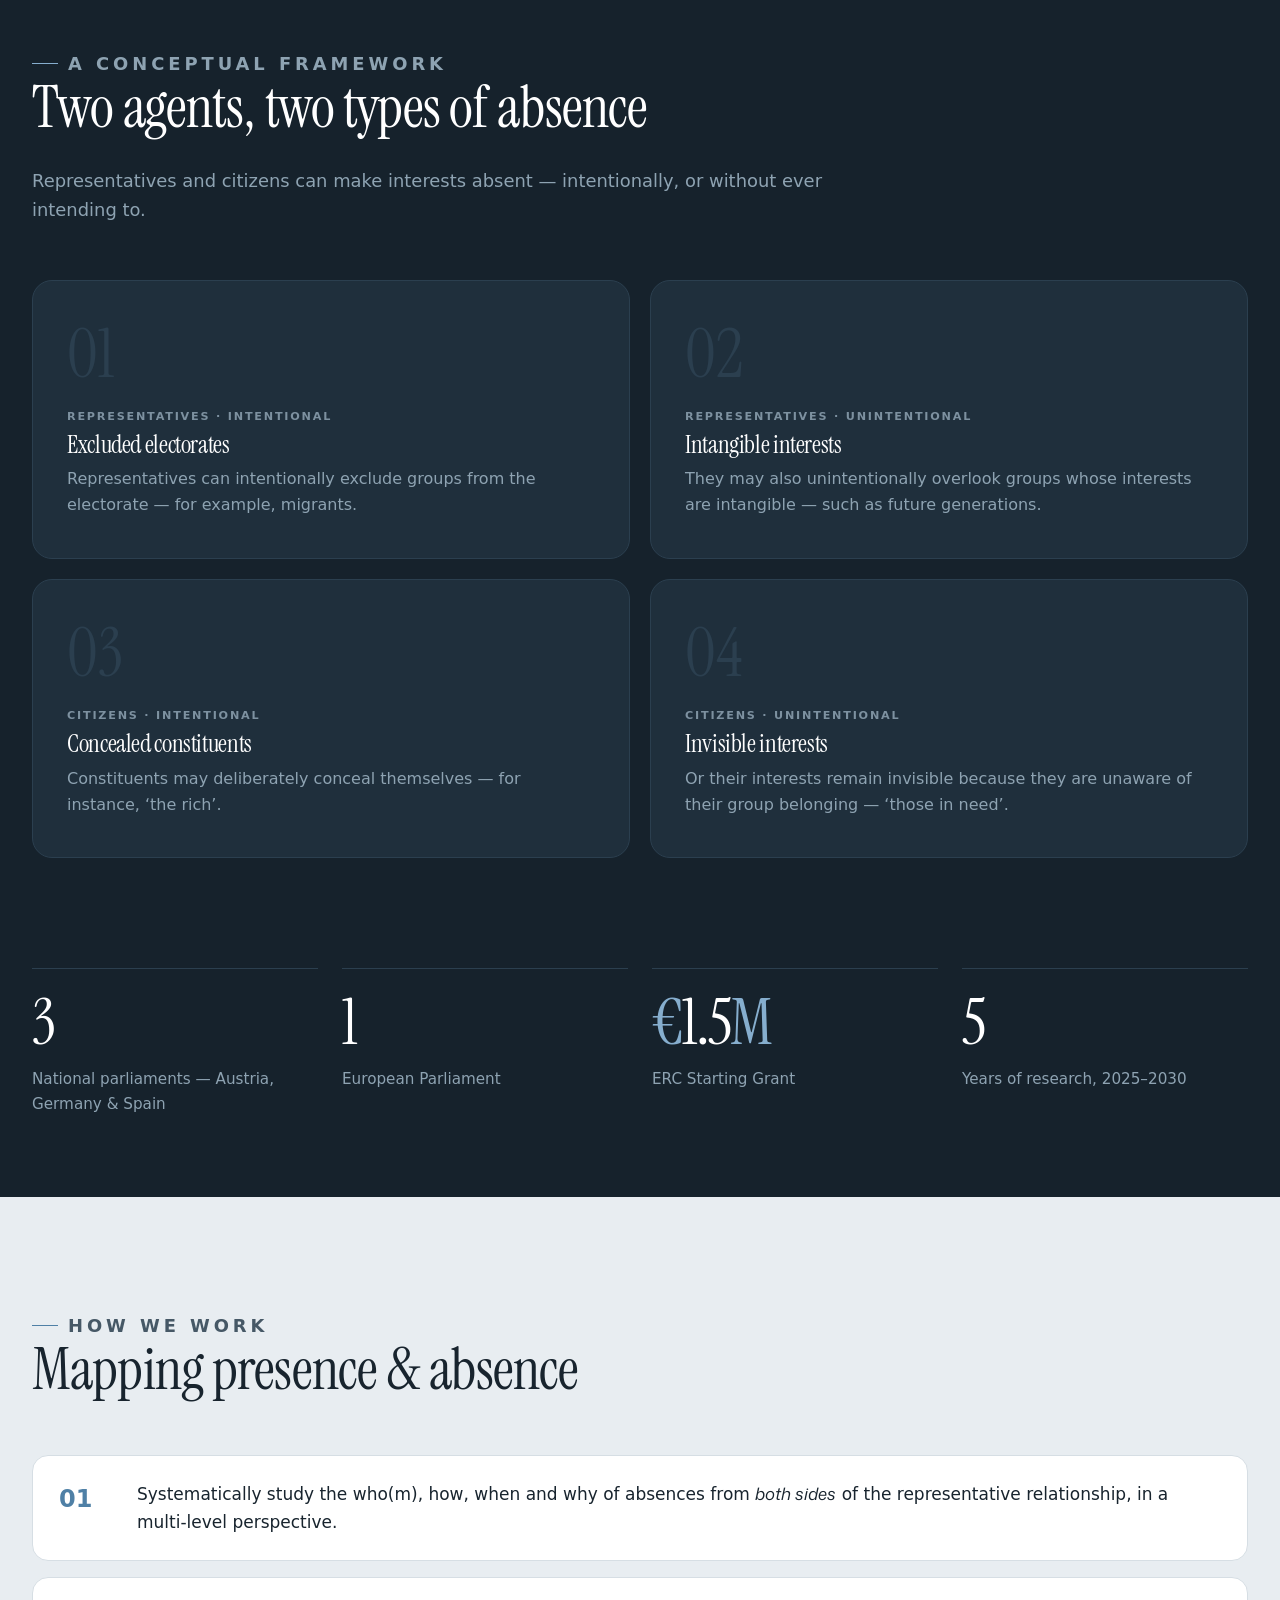
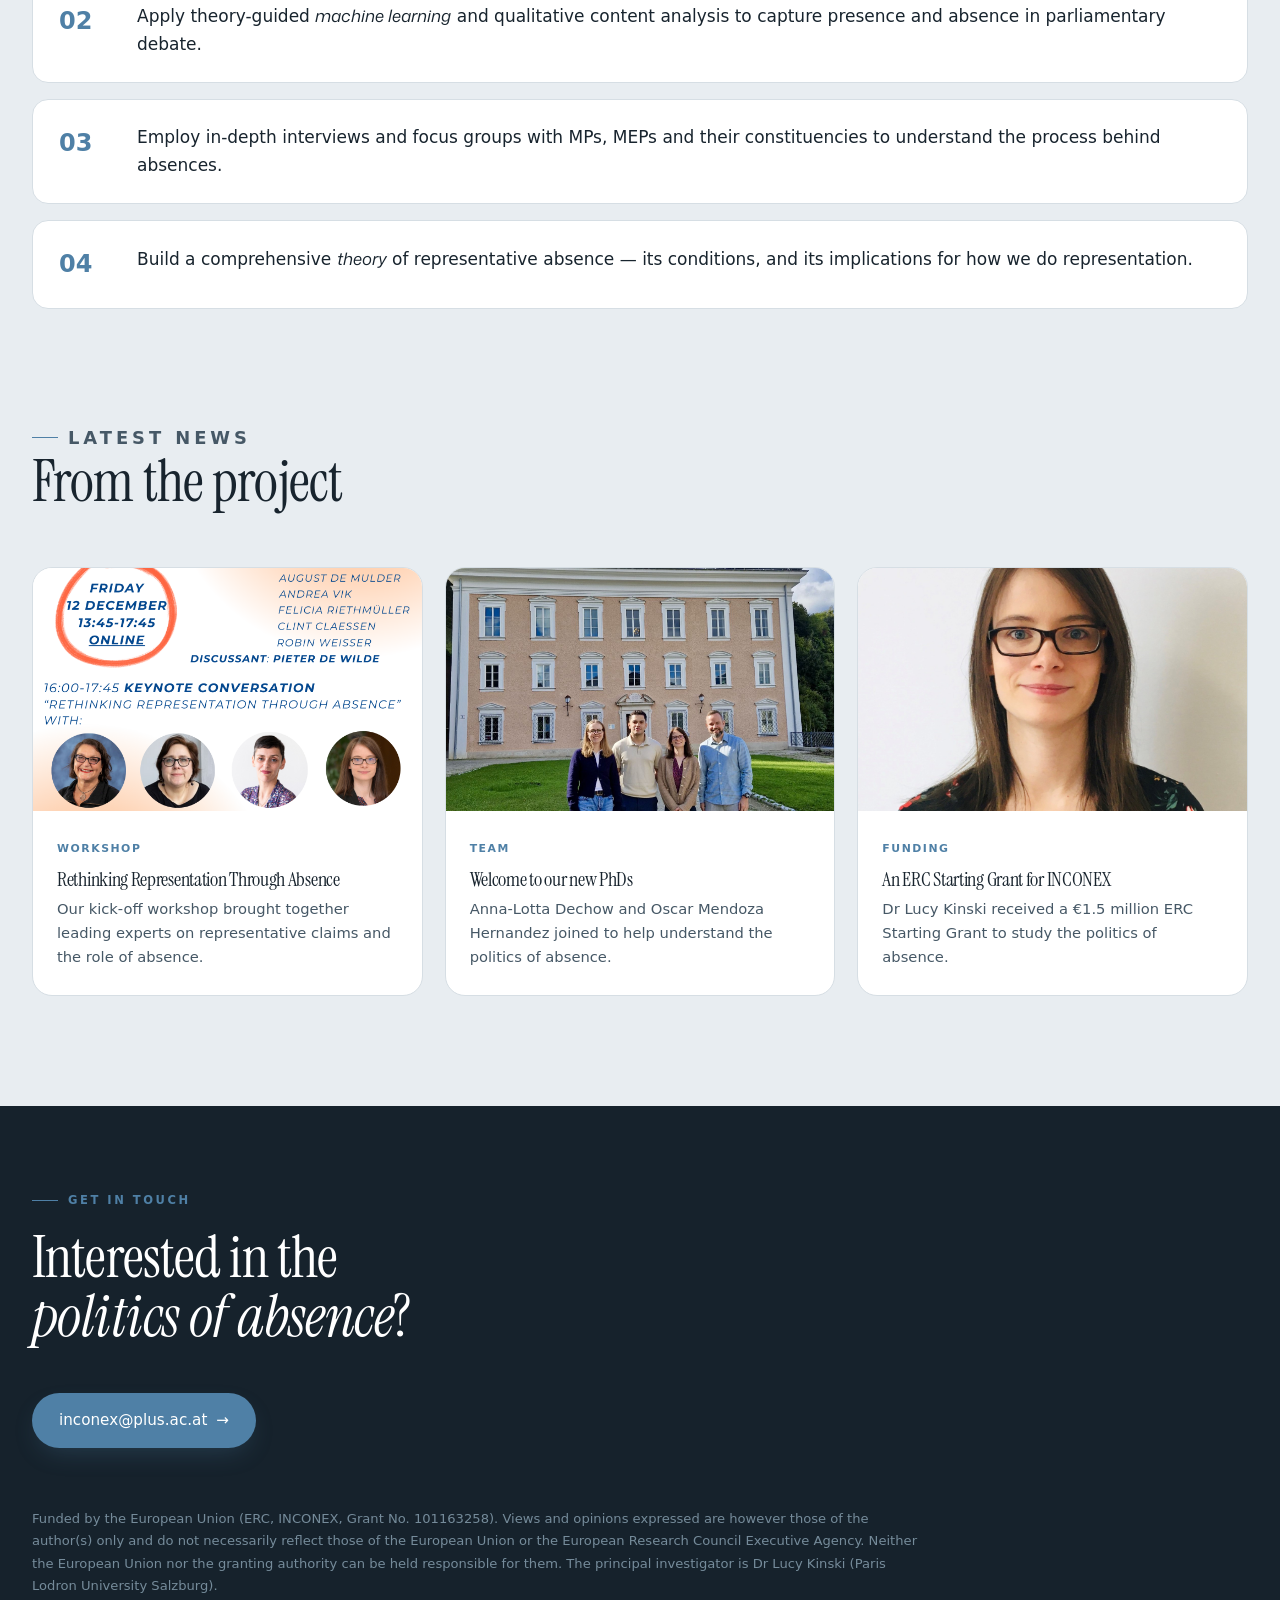
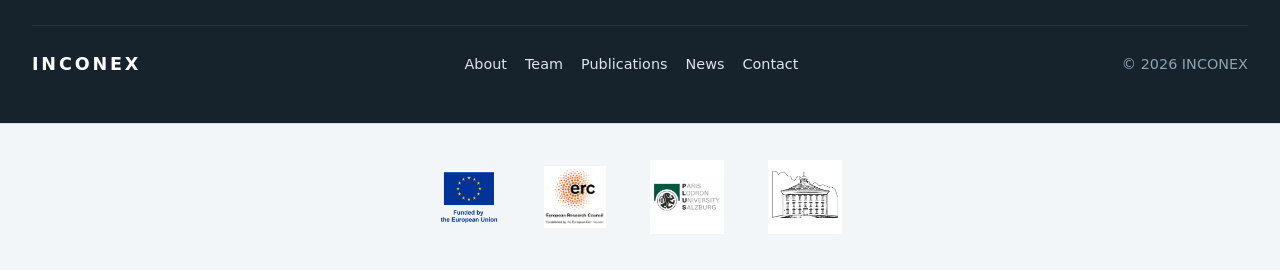
==== commit e98012e5: "Center hero logo: concentric ring + emblem fills disc" ====
--- a/index.html
+++ b/index.html
@@ -66,7 +66,7 @@
           <defs><path id="ring" d="M50,50 m-38,0 a38,38 0 1,1 76,0 a38,38 0 1,1 -76,0"/></defs>
           <text textLength="238" lengthAdjust="spacing"><textPath href="#ring" startOffset="0">INCONEX · THE POLITICS OF ABSENCE · </textPath></text>
         </svg>
-        <img class="logo-core" src="assets/logo.jpg" alt="INCONEX logo" />
+        <span class="logo-core"><img src="assets/logo.jpg" alt="INCONEX logo" /></span>
       </div>
     </div>
     <div class="scroll-cue" aria-hidden="true"><span class="bar"></span>Scroll</div>
--- a/styles.css
+++ b/styles.css
@@ -177,10 +177,12 @@
 /* rotating badge around logo */
 .hero-badge { position: relative; display: grid; place-items: center; justify-self: center; }
 .hero-badge .logo-core {
-  width: clamp(150px, 22vw, 250px); height: clamp(150px, 22vw, 250px); border-radius: 50%;
-  object-fit: cover; box-shadow: 0 30px 70px -20px rgba(24,36,46,.4); position: relative; z-index: 2;
-}
-.hero-badge .ring-text { position: absolute; width: clamp(240px, 34vw, 380px); height: clamp(240px, 34vw, 380px); animation: spin 26s linear infinite; }
+  grid-area: 1 / 1; align-self: center; justify-self: center;
+  width: clamp(172px, 21vw, 256px); height: clamp(172px, 21vw, 256px); border-radius: 50%;
+  overflow: hidden; background: #fff; box-shadow: 0 30px 70px -20px rgba(24,36,46,.4); position: relative; z-index: 2;
+}
+.hero-badge .logo-core img { width: 100%; height: 100%; object-fit: cover; transform: scale(1.32) translateY(-1%); }
+.hero-badge .ring-text { grid-area: 1 / 1; align-self: center; justify-self: center; width: clamp(252px, 30vw, 352px); height: clamp(252px, 30vw, 352px); animation: spin 26s linear infinite; }
 .hero-badge .ring-text text { fill: var(--ink-2); font-family: var(--sans); font-size: 8.2px; letter-spacing: 3.4px; text-transform: uppercase; font-weight: 600; }
 @keyframes spin { to { transform: rotate(360deg); } }
 
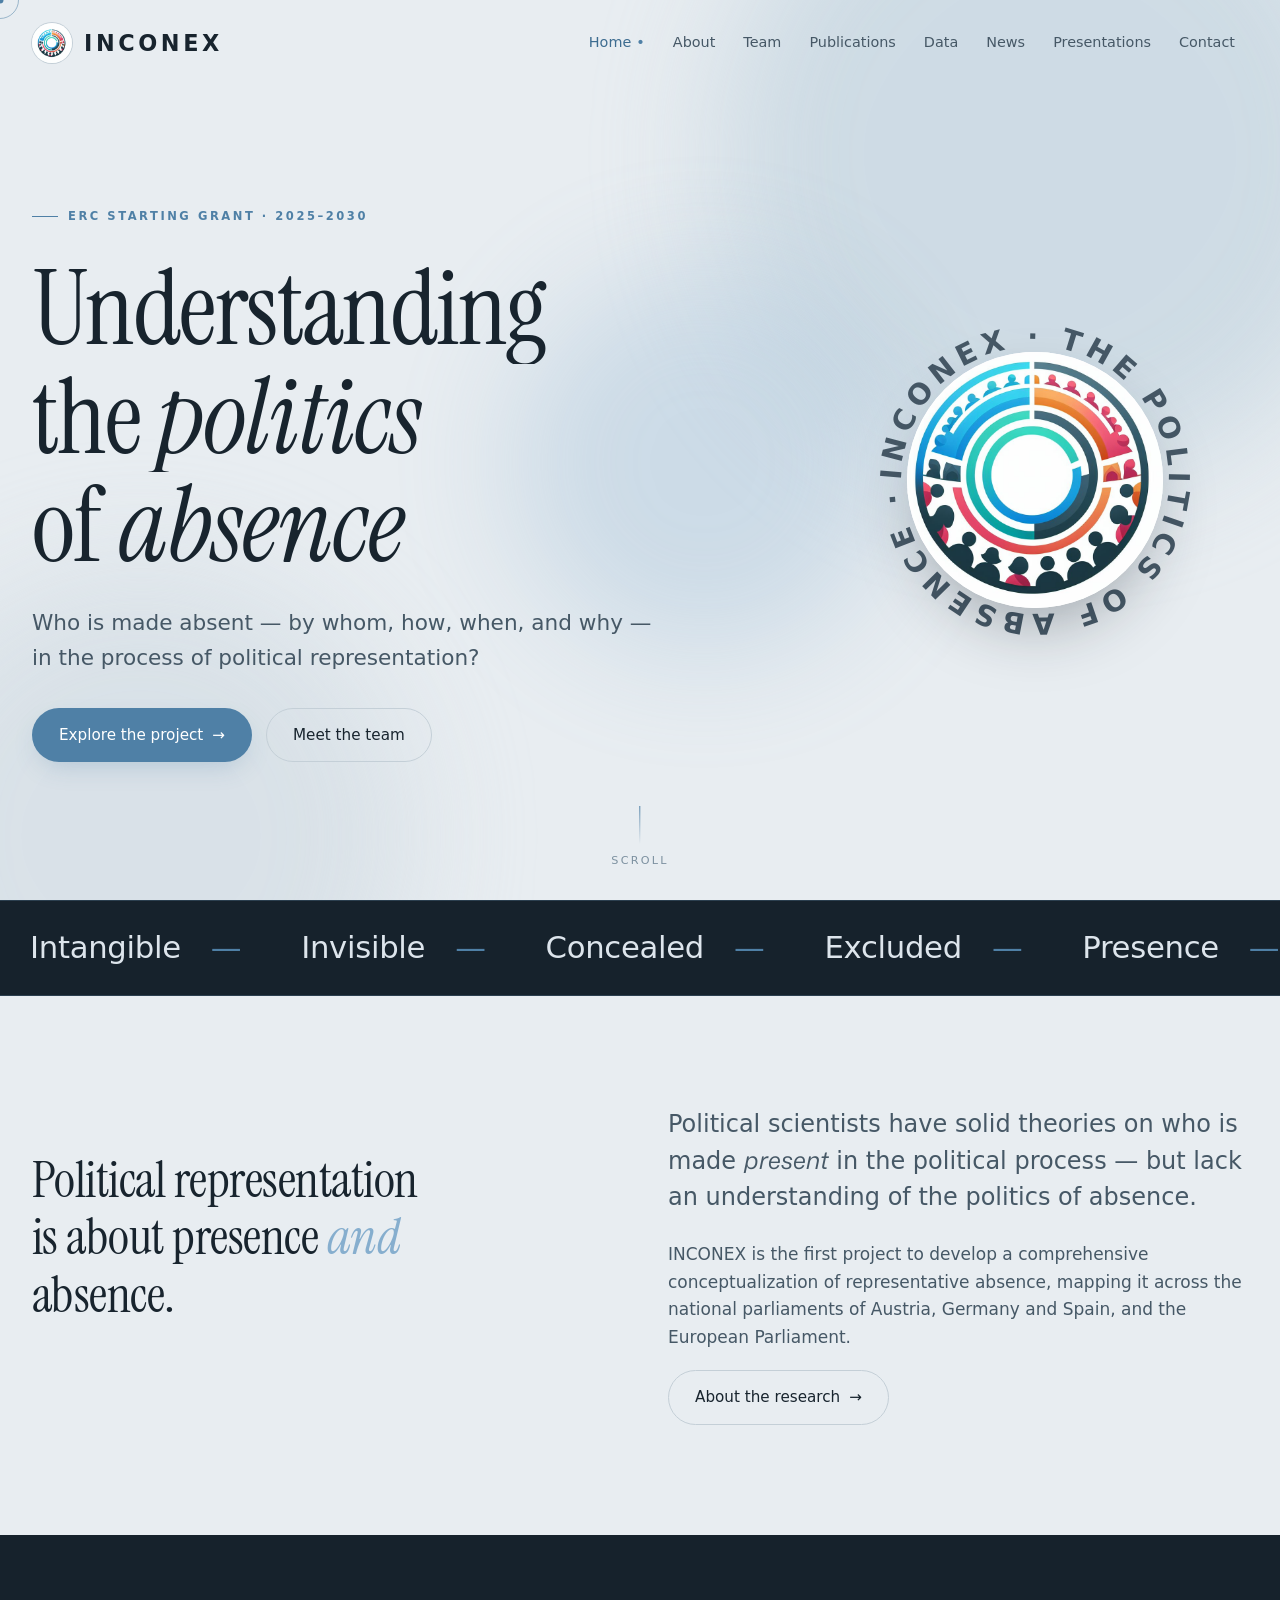
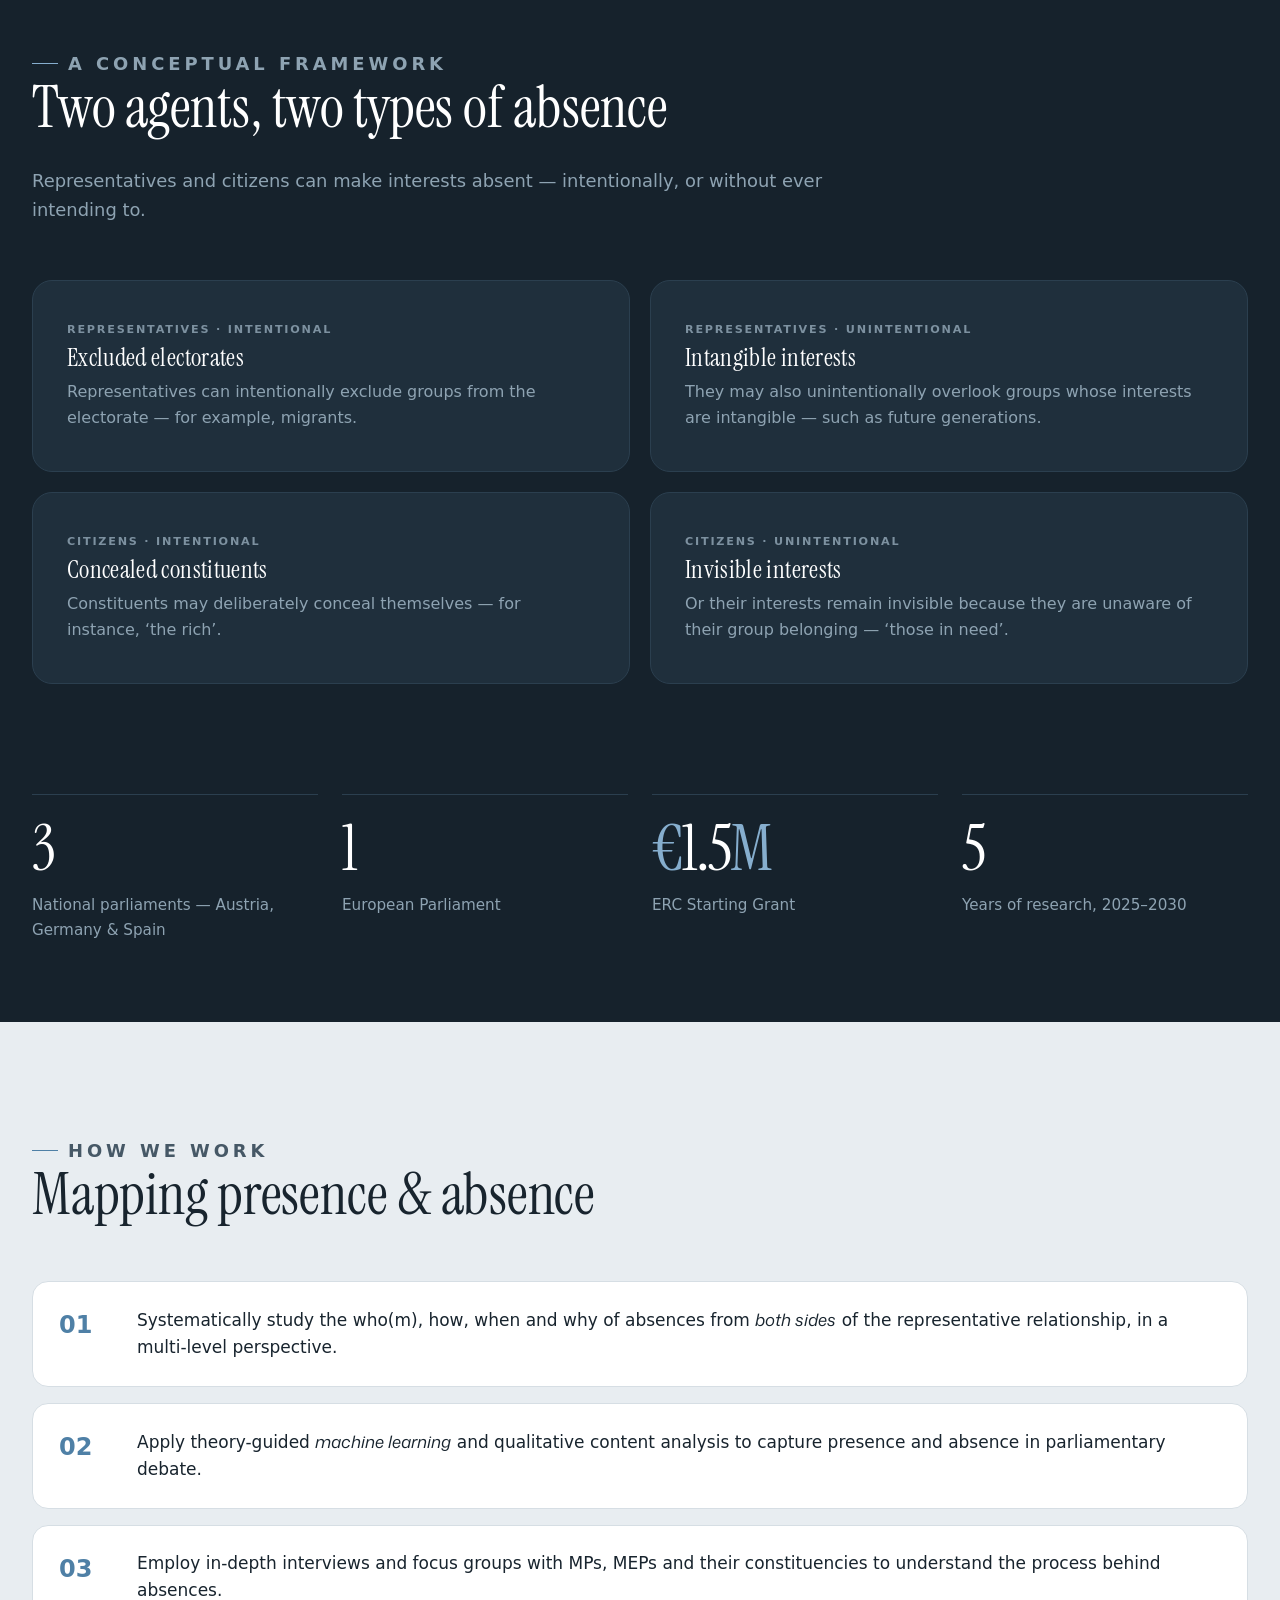
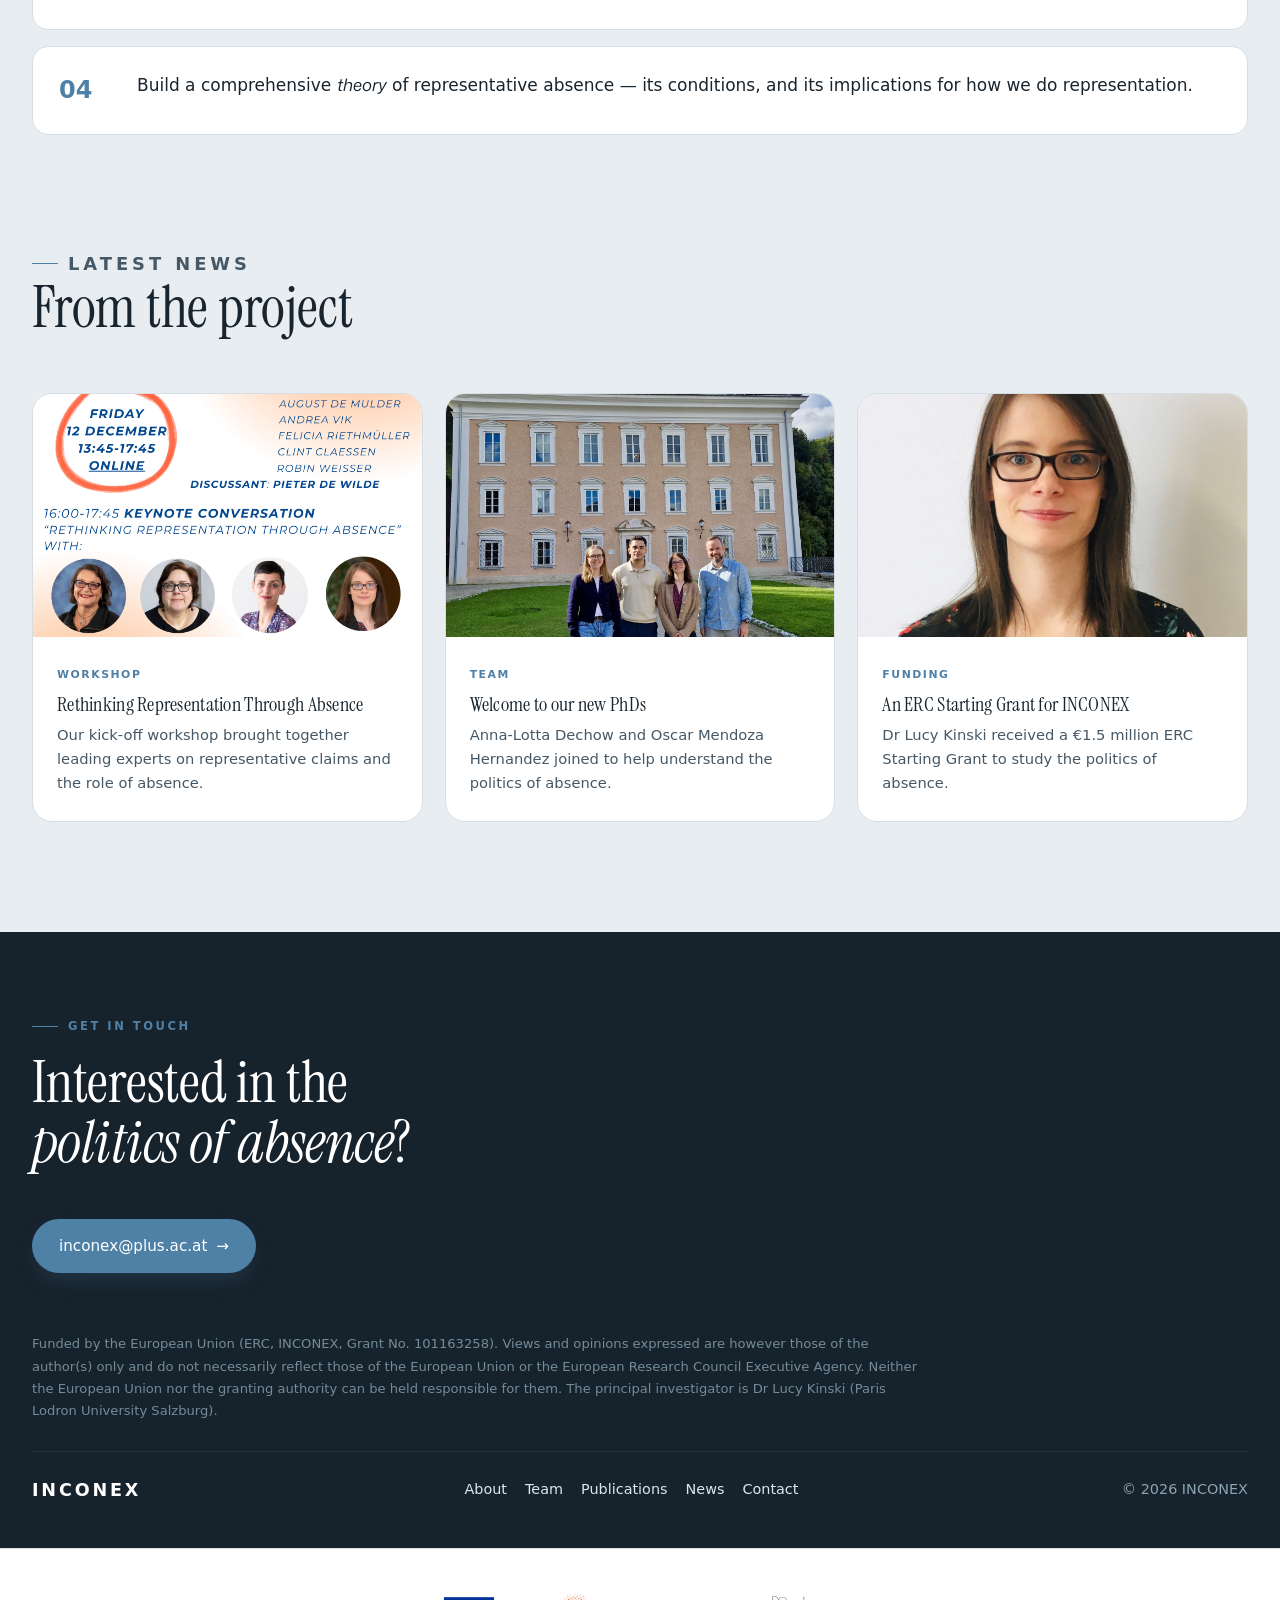
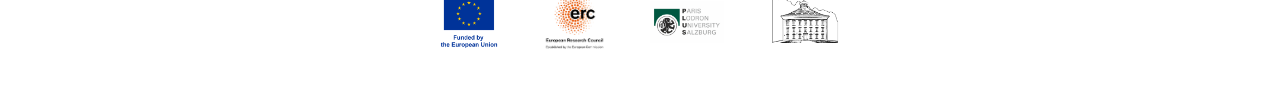
==== commit 6168a1d3: "Refine: looser heading tracking, white logo strip, clickable team cards, roman-numeral steps, remove" ====
--- a/index.html
+++ b/index.html
@@ -110,25 +110,21 @@
       </div>
       <div class="pillars">
         <article class="pillar" data-reveal>
-          <div class="num">01</div>
           <span class="k">Representatives · intentional</span>
           <h3>Excluded electorates</h3>
           <p>Representatives can intentionally exclude groups from the electorate — for example, migrants.</p>
         </article>
         <article class="pillar" data-reveal data-delay="1">
-          <div class="num">02</div>
           <span class="k">Representatives · unintentional</span>
           <h3>Intangible interests</h3>
           <p>They may also unintentionally overlook groups whose interests are intangible — such as future generations.</p>
         </article>
         <article class="pillar" data-reveal data-delay="2">
-          <div class="num">03</div>
           <span class="k">Citizens · intentional</span>
           <h3>Concealed constituents</h3>
           <p>Constituents may deliberately conceal themselves — for instance, ‘the rich’.</p>
         </article>
         <article class="pillar" data-reveal data-delay="3">
-          <div class="num">04</div>
           <span class="k">Citizens · unintentional</span>
           <h3>Invisible interests</h3>
           <p>Or their interests remain invisible because they are unaware of their group belonging — ‘those in need’.</p>
--- a/styles.css
+++ b/styles.css
@@ -64,6 +64,8 @@
   font-weight: 400;
   letter-spacing: -0.01em;
 }
+h2 { letter-spacing: -0.004em; }
+h3, h4 { letter-spacing: 0.014em; }
 p { margin: 0 0 1.1em; }
 a { color: var(--accent-h); text-decoration: none; }
 a:hover { color: var(--ink); }
@@ -243,7 +245,7 @@
 .pillar:hover { transform: translateY(-6px); box-shadow: 0 30px 60px -28px rgba(24,36,46,.30); border-color: var(--accent-soft); }
 .pillar .num { font-family: var(--serif); font-size: 4.2rem; font-weight: 400; line-height: 1; color: var(--line-2); transition: color .4s; }
 .pillar:hover .num { color: var(--accent); }
-.pillar .k { display: block; font-family: var(--sans); font-size: .7rem; text-transform: uppercase; letter-spacing: .16em; font-weight: 600; color: var(--muted); margin: 20px 0 6px; }
+.pillar .k { display: block; font-family: var(--sans); font-size: .7rem; text-transform: uppercase; letter-spacing: .16em; font-weight: 600; color: var(--muted); margin: 0 0 6px; }
 .pillar h3 { font-size: 1.55rem; margin-bottom: .35em; }
 .pillar p { margin: 0; color: var(--ink-2); font-size: 1rem; }
 .section.dark .pillar { background: var(--dark-2); border-color: var(--dark-3); }
@@ -267,6 +269,7 @@
 .steps li:hover { transform: translateY(-3px); box-shadow: 0 20px 44px -26px rgba(24,36,46,.3); }
 .steps li::before { counter-increment: step; content: "0" counter(step);
   font-family: var(--sans); font-weight: 700; font-size: 1.5rem; color: var(--accent); }
+.steps.roman li::before { content: counter(step, upper-roman); }
 .steps li p { margin: 0; }
 
 /* ---------- Team ---------- */
@@ -274,6 +277,7 @@
 .subhead::after { content: ""; flex: 1; height: 1px; background: var(--line); }
 .team-grid { display: grid; grid-template-columns: repeat(auto-fill, minmax(280px, 1fr)); gap: 24px; }
 .member { background: var(--surface); border: 1px solid var(--line); border-radius: 20px; overflow: hidden; display: flex; flex-direction: column; transition: transform .4s var(--ease-out), box-shadow .4s; }
+a.member { color: inherit; text-decoration: none; }
 .member:hover { transform: translateY(-6px); box-shadow: 0 30px 60px -30px rgba(24,36,46,.34); }
 .member .photo { aspect-ratio: 1/1; overflow: hidden; background: var(--bg-2); }
 .member .photo img { width: 100%; height: 100%; object-fit: cover; transition: transform .7s var(--ease-out); filter: grayscale(.18); }
@@ -350,7 +354,7 @@
 
 /* ---------- Footer ---------- */
 footer { background: var(--dark); color: var(--on-dark-2); }
-.foot-funders { background: var(--bg-2); border-top: 1px solid var(--line); padding: 36px 24px; }
+.foot-funders { background: #fff; border-top: 1px solid var(--line); padding: 36px 24px; }
 .foot-funders .row { max-width: var(--maxw); margin: 0 auto; display: flex; flex-wrap: wrap; align-items: center; justify-content: center; gap: 44px; }
 .foot-funders img { height: 62px; width: auto; object-fit: contain; }
 .foot-funders img.tall { height: 74px; }
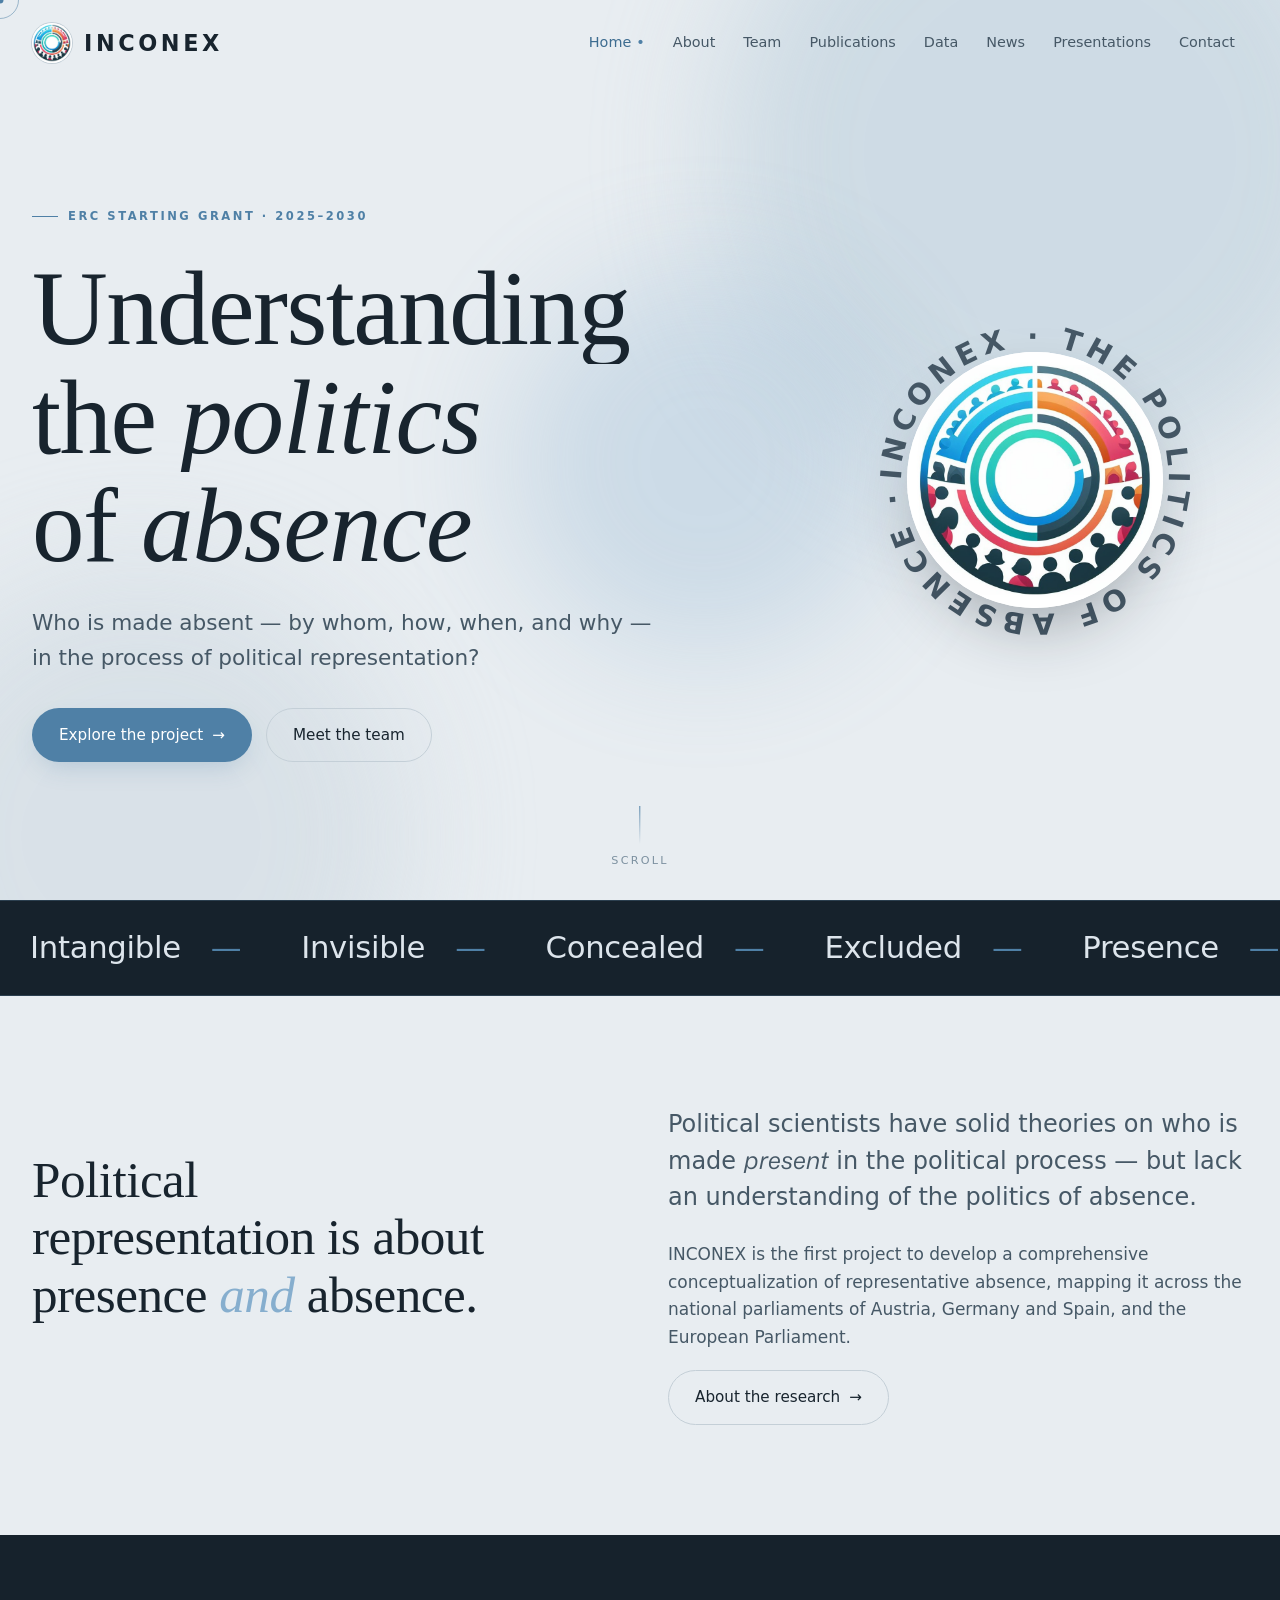
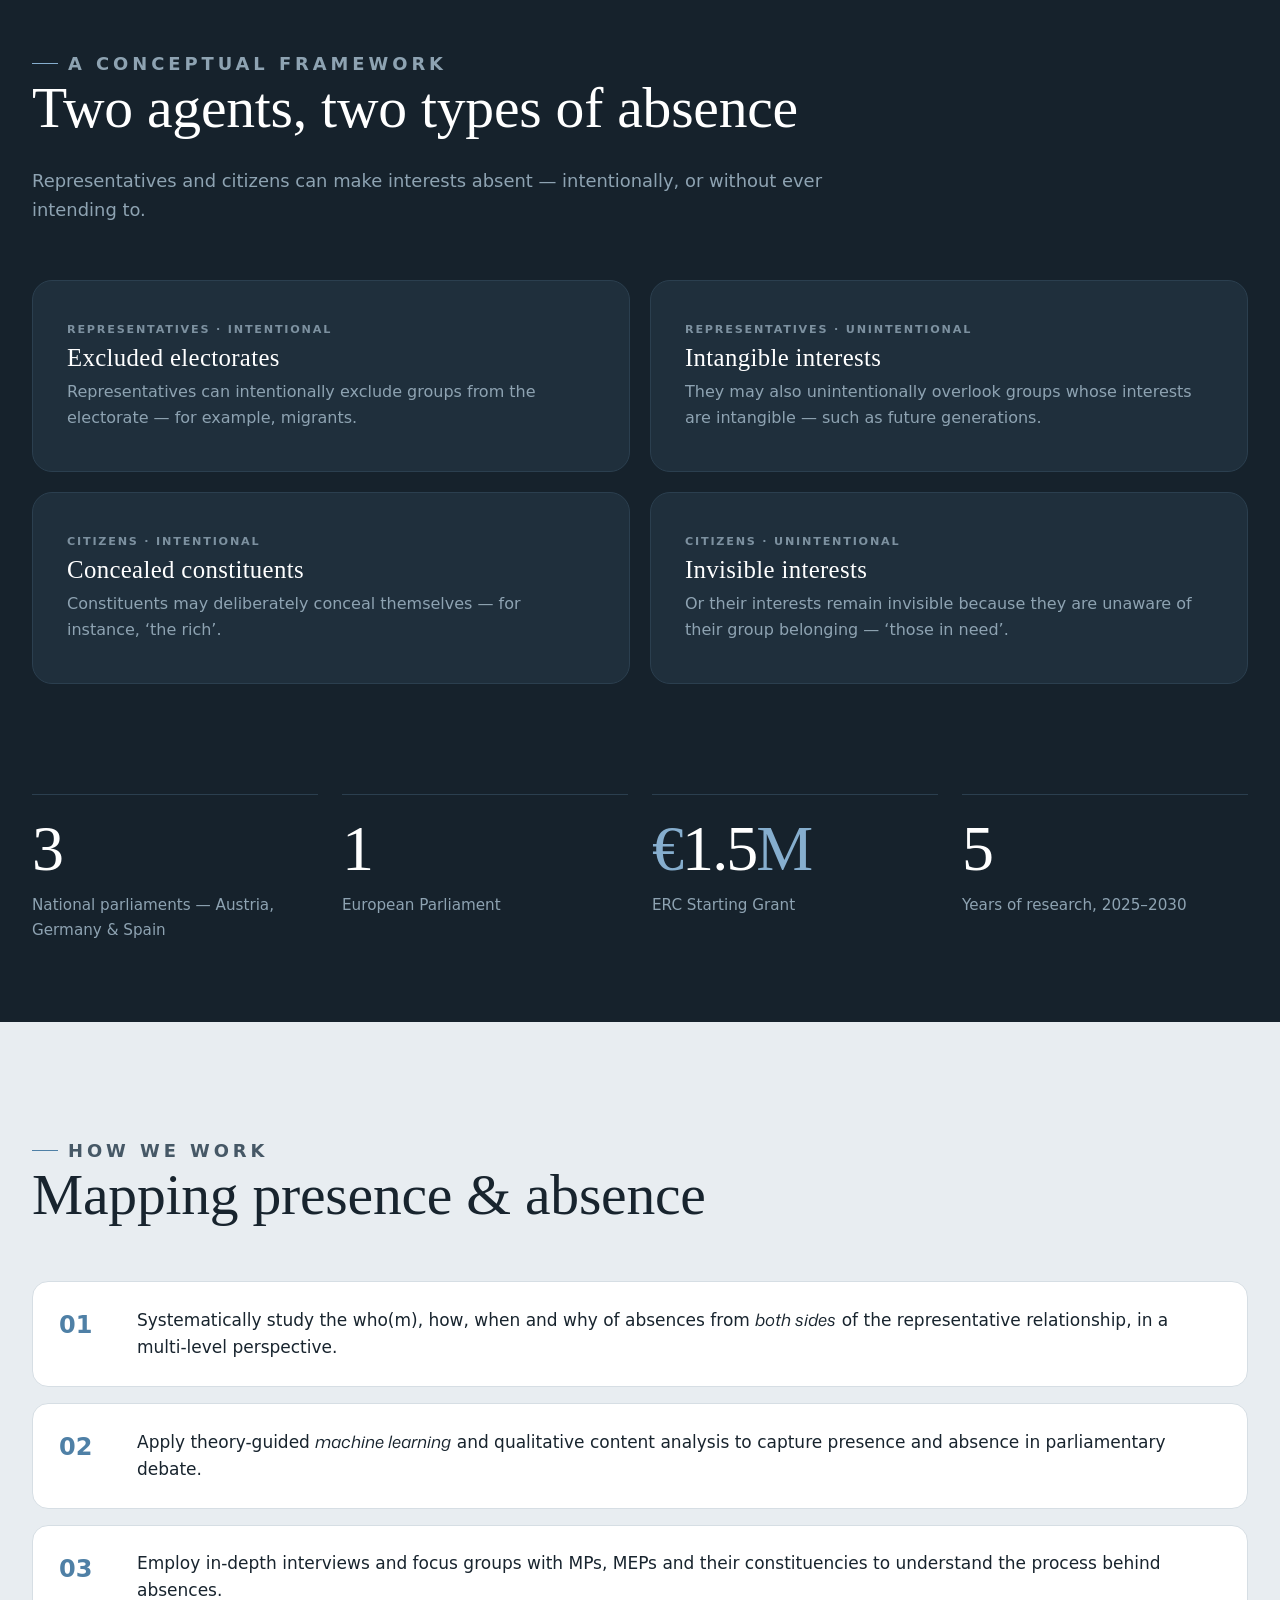
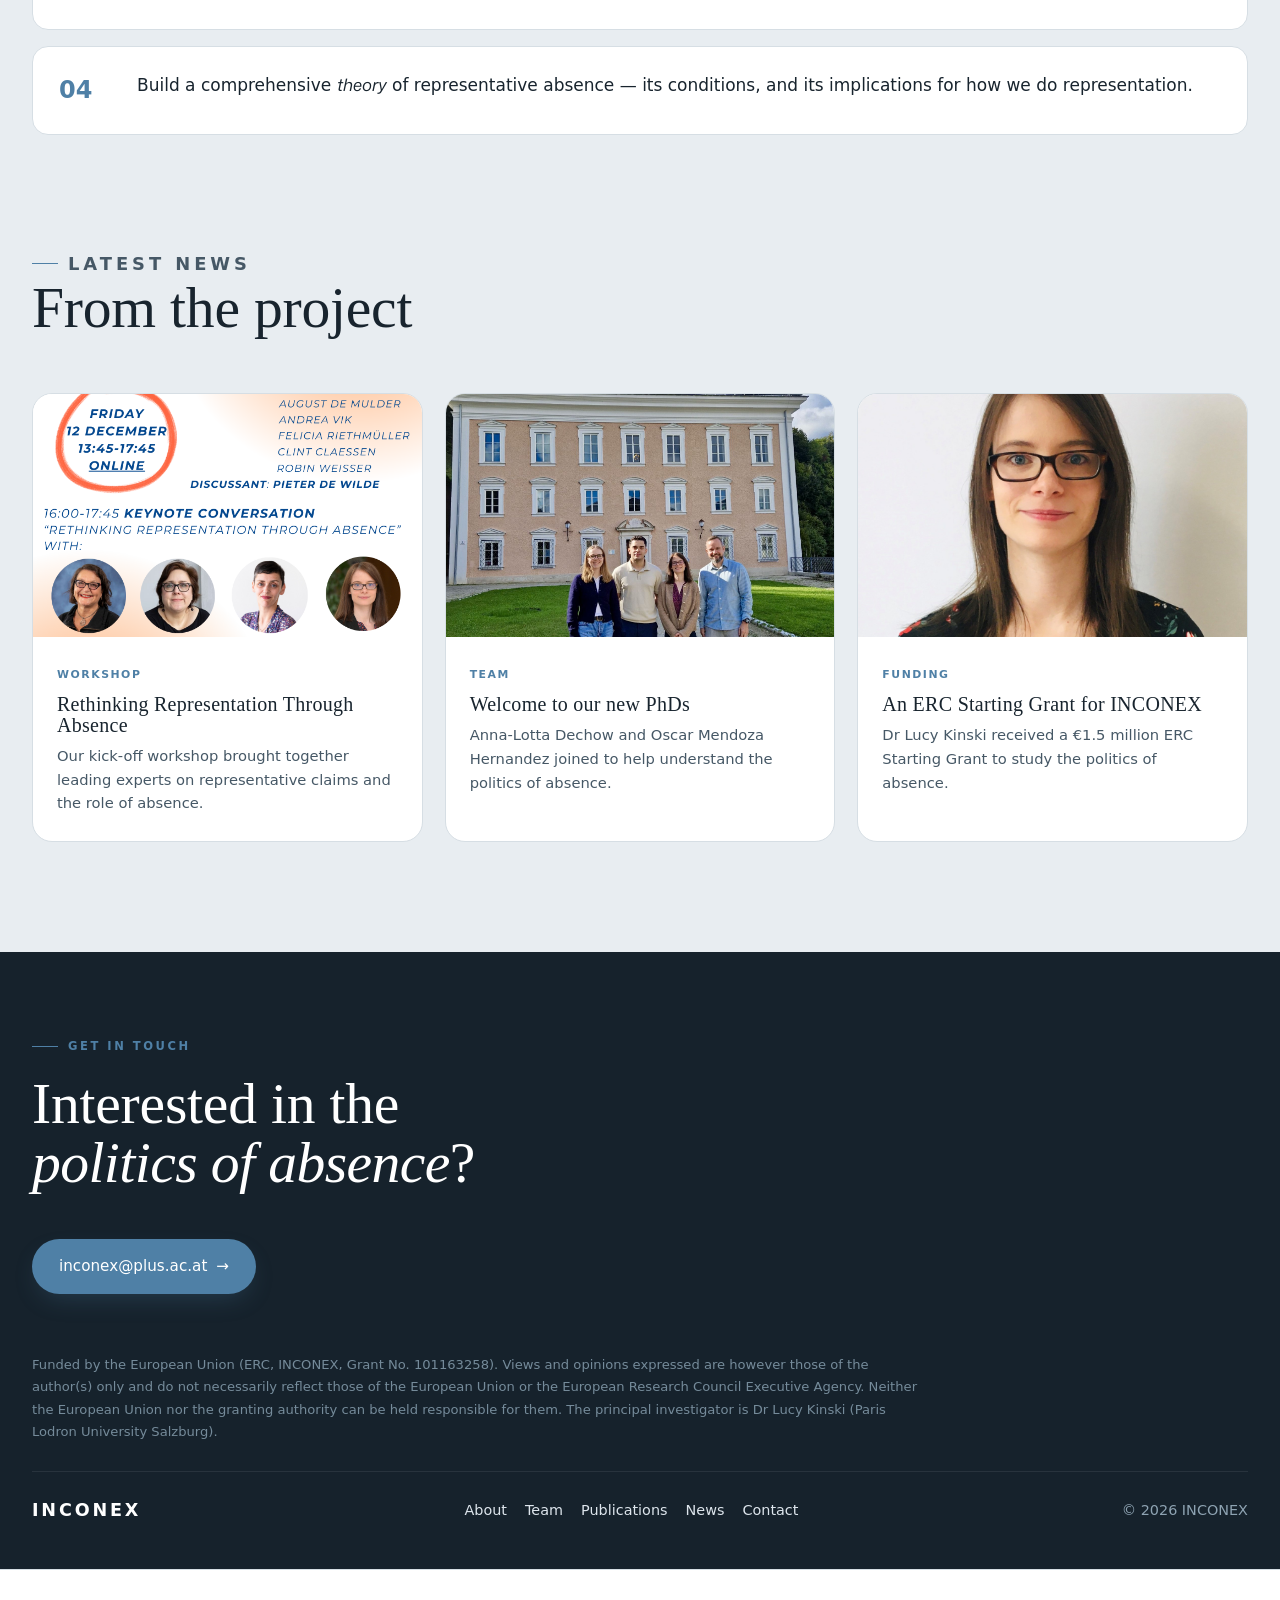
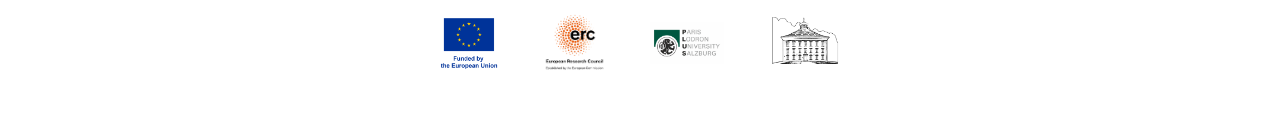
==== commit a2e2bb6c: "Self-host Instrument Serif (match Momkai's setup), drop Google Fonts dependency" ====
--- a/index.html
+++ b/index.html
@@ -8,9 +8,6 @@
   <link rel="icon" href="assets/logo.jpg" />
   <link rel="apple-touch-icon" href="assets/logo.jpg" />
   <meta name="theme-color" content="#16222c" />
-  <link rel="preconnect" href="https://fonts.googleapis.com">
-  <link rel="preconnect" href="https://fonts.gstatic.com" crossorigin>
-  <link href="https://fonts.googleapis.com/css2?family=Instrument+Serif:ital@0;1&display=swap" rel="stylesheet">
   <link rel="stylesheet" href="styles.css" />
 </head>
 <body>
--- a/styles.css
+++ b/styles.css
@@ -1,6 +1,8 @@
 /* ---- Typography: matched to Momkai (Instrument Serif headings + Mona Sans body) ---- */
 @font-face{font-family:"Mona Sans";font-style:normal;font-weight:200 900;font-display:swap;src:url("assets/fonts/mona-sans.woff2") format("woff2");}
 @font-face{font-family:"Mona Sans";font-style:italic;font-weight:200 900;font-display:swap;src:url("assets/fonts/mona-sans-italic.woff2") format("woff2");}
+@font-face{font-family:"Instrument Serif";font-style:normal;font-weight:400;font-display:swap;src:url("assets/fonts/instrument-serif.woff2") format("woff2");}
+@font-face{font-family:"Instrument Serif";font-style:italic;font-weight:400;font-display:swap;src:url("assets/fonts/instrument-serif-italic.woff2") format("woff2");}
 
 /* ===========================================================
    INCONEX — Understanding the Politics of Absence
@@ -183,7 +185,7 @@
   width: clamp(172px, 21vw, 256px); height: clamp(172px, 21vw, 256px); border-radius: 50%;
   overflow: hidden; background: #fff; box-shadow: 0 30px 70px -20px rgba(24,36,46,.4); position: relative; z-index: 2;
 }
-.hero-badge .logo-core img { width: 100%; height: 100%; object-fit: cover; transform: scale(1.32) translateY(-1%); }
+.hero-badge .logo-core img { width: 100%; height: 100%; object-fit: cover; }
 .hero-badge .ring-text { grid-area: 1 / 1; align-self: center; justify-self: center; width: clamp(252px, 30vw, 352px); height: clamp(252px, 30vw, 352px); animation: spin 26s linear infinite; }
 .hero-badge .ring-text text { fill: var(--ink-2); font-family: var(--sans); font-size: 8.2px; letter-spacing: 3.4px; text-transform: uppercase; font-weight: 600; }
 @keyframes spin { to { transform: rotate(360deg); } }
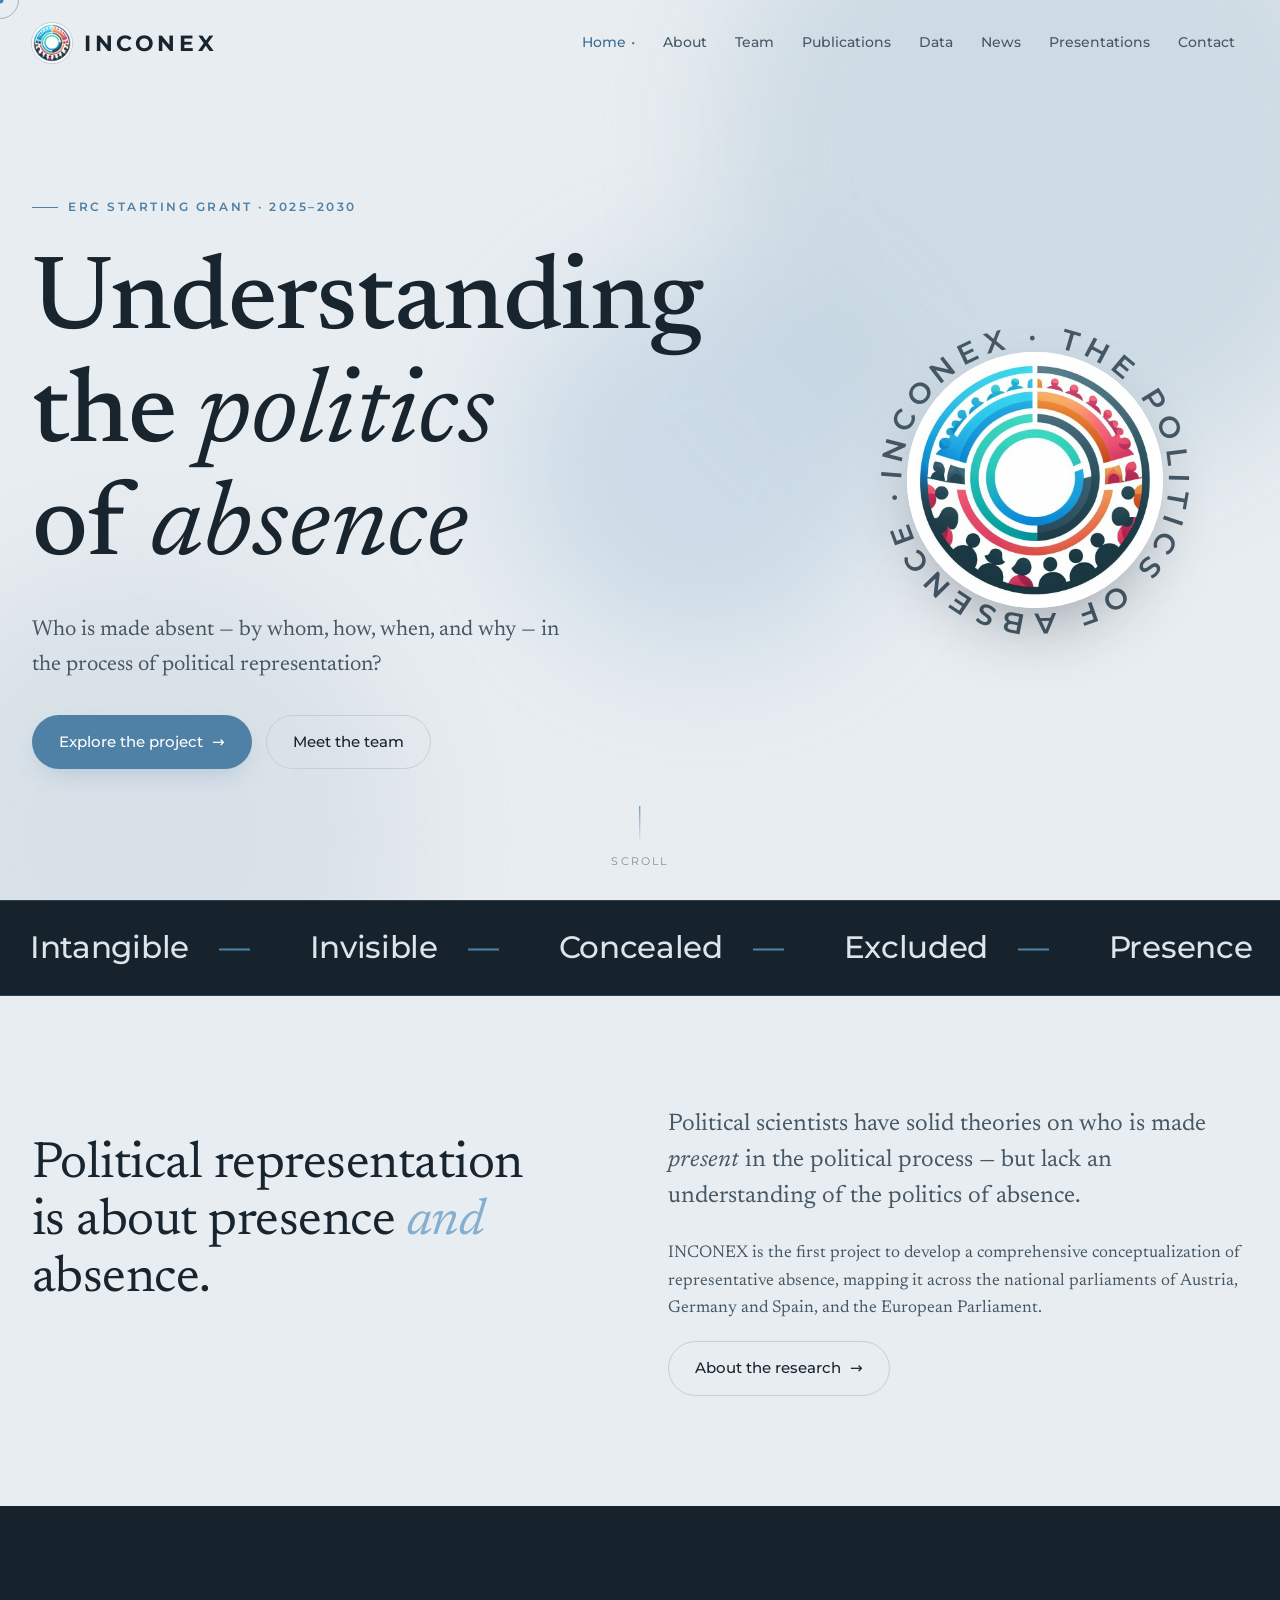
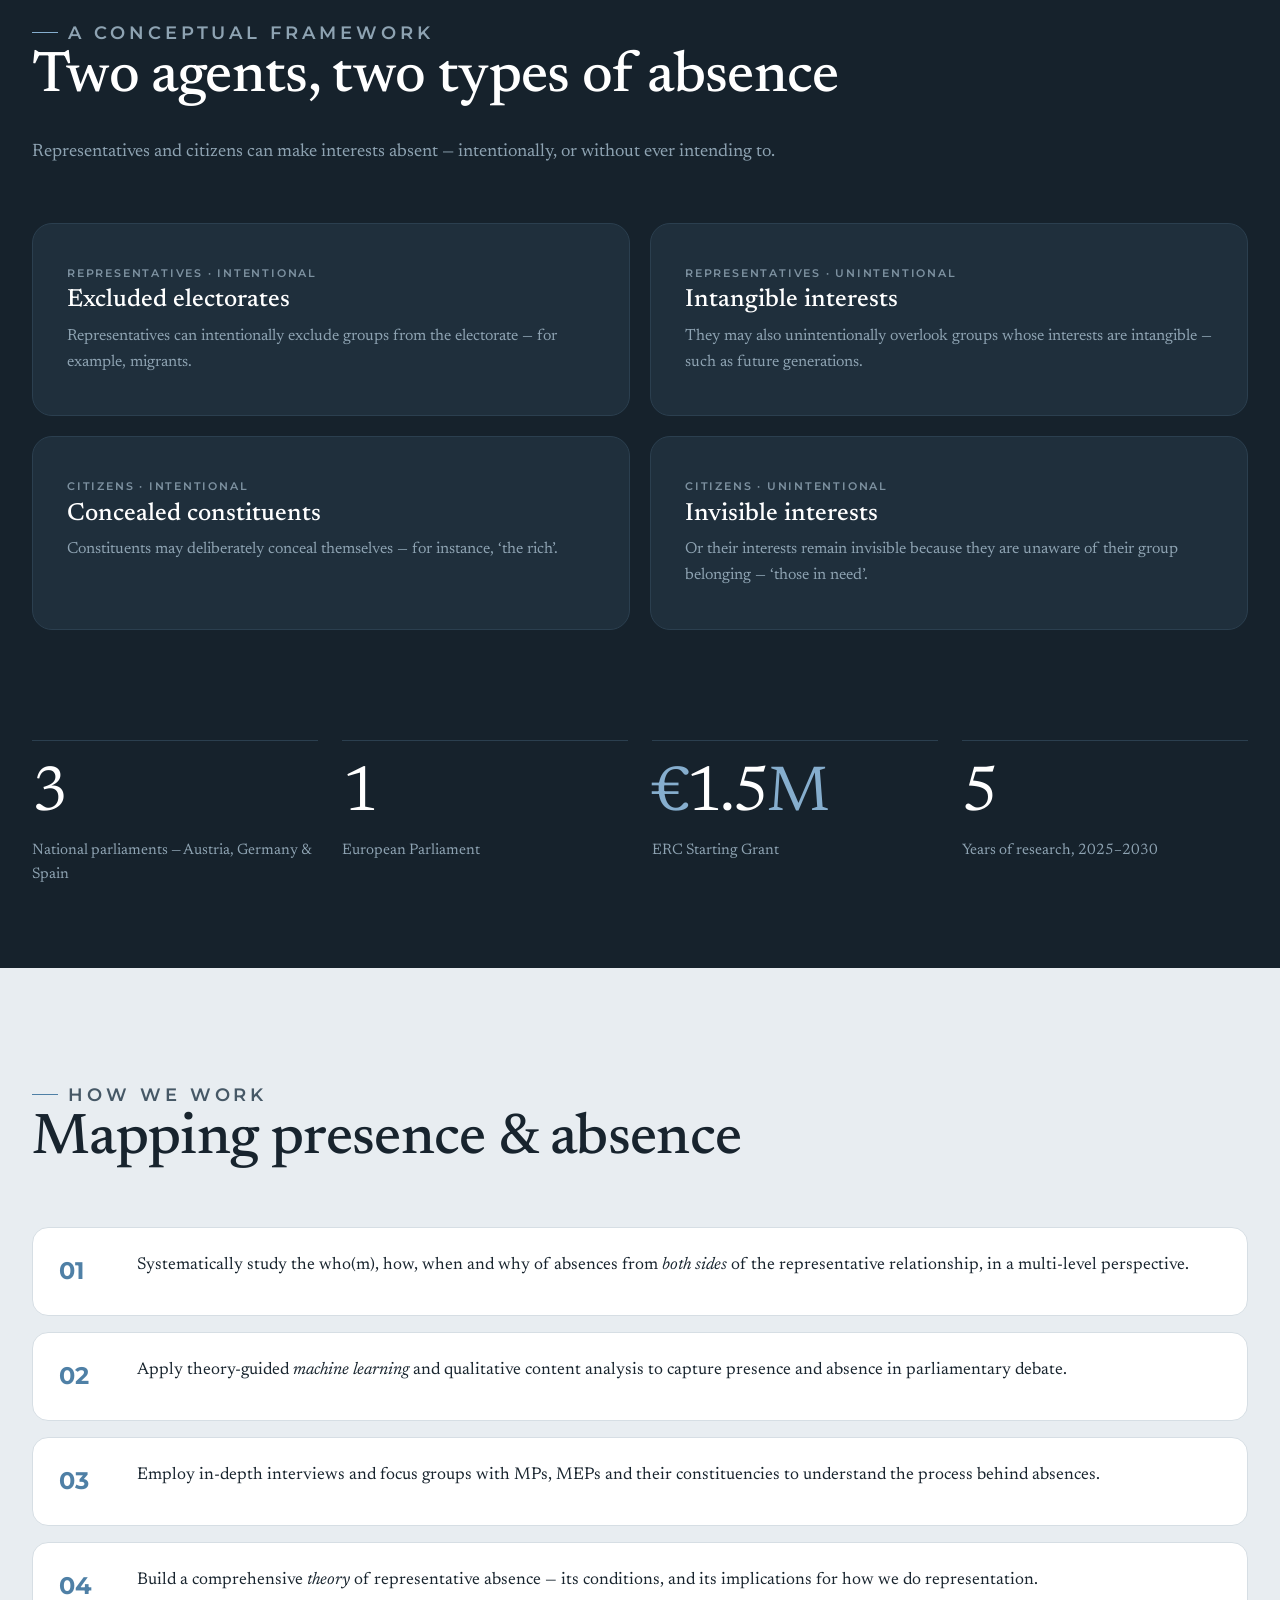
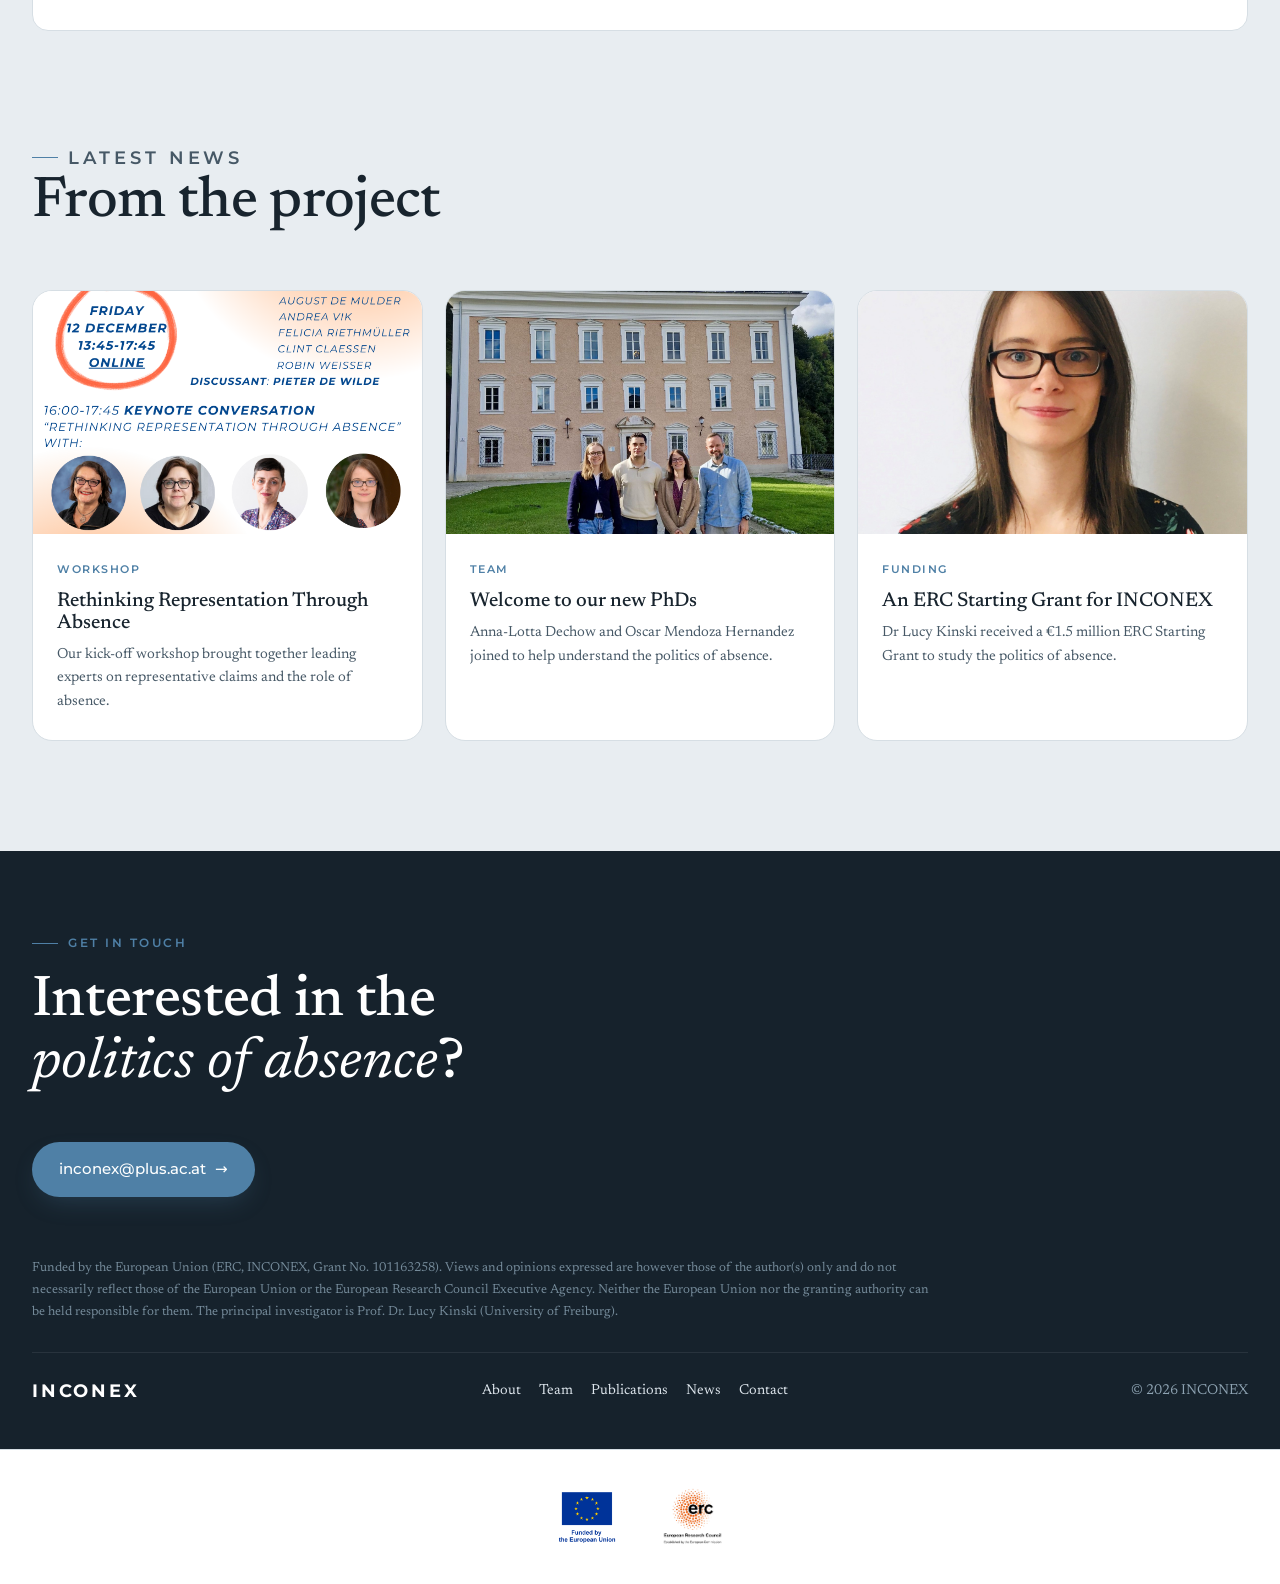
==== commit 2090b7d3: "Move to the University of Freiburg: affiliation, address and team bios updated; Lena Rittinger to fo" ====
--- a/index.html
+++ b/index.html
@@ -4,7 +4,7 @@
   <meta charset="utf-8" />
   <meta name="viewport" content="width=device-width, initial-scale=1" />
   <title>INCONEX — Understanding the Politics of Absence</title>
-  <meta name="description" content="INCONEX is an ERC-funded research project (2025–2030) led by Dr Lucy Kinski at the University of Salzburg, studying who is made absent — by whom, how, when, and why — in political representation." />
+  <meta name="description" content="INCONEX is an ERC-funded research project (2025–2030) led by Prof. Dr. Lucy Kinski at the University of Freiburg, studying who is made absent — by whom, how, when, and why — in political representation." />
   <link rel="icon" href="assets/logo.jpg" />
   <link rel="apple-touch-icon" href="assets/logo.jpg" />
   <meta name="theme-color" content="#16222c" />
@@ -207,7 +207,7 @@
       Funded by the European Union (ERC, INCONEX, Grant No. 101163258). Views and opinions expressed are
       however those of the author(s) only and do not necessarily reflect those of the European Union or the
       European Research Council Executive Agency. Neither the European Union nor the granting authority can be
-      held responsible for them. The principal investigator is Dr Lucy Kinski (Paris Lodron University Salzburg).
+      held responsible for them. The principal investigator is Prof. Dr. Lucy Kinski (University of Freiburg).
     </p>
     <div class="foot-bar">
       <span class="brand-name">INCONEX</span>
@@ -222,8 +222,6 @@
     <div class="row">
       <img src="assets/funder-eu.jpg" alt="Funded by the European Union" />
       <img src="assets/funder-erc.jpg" alt="European Research Council" />
-      <img class="tall" src="assets/funder-plus.jpg" alt="Paris Lodron University Salzburg" />
-      <img class="tall" src="assets/funder-sceus.jpg" alt="Salzburg Centre of European Union Studies" />
     </div>
   </div>
 </footer>
--- a/styles.css
+++ b/styles.css
@@ -1,8 +1,7 @@
-/* ---- Typography: matched to Momkai (Instrument Serif headings + Mona Sans body) ---- */
-@font-face{font-family:"Mona Sans";font-style:normal;font-weight:200 900;font-display:swap;src:url("assets/fonts/mona-sans.woff2") format("woff2");}
-@font-face{font-family:"Mona Sans";font-style:italic;font-weight:200 900;font-display:swap;src:url("assets/fonts/mona-sans-italic.woff2") format("woff2");}
-@font-face{font-family:"Instrument Serif";font-style:normal;font-weight:400;font-display:swap;src:url("assets/fonts/instrument-serif.woff2") format("woff2");}
-@font-face{font-family:"Instrument Serif";font-style:italic;font-weight:400;font-display:swap;src:url("assets/fonts/instrument-serif-italic.woff2") format("woff2");}
+/* ---- Typography: Newsreader (titles + descriptions, NYT-style editorial serif) + Montserrat (UI) ---- */
+@font-face{font-family:"Newsreader";font-style:normal;font-weight:200 700;font-display:swap;src:url("assets/fonts/newsreader.woff2") format("woff2");}
+@font-face{font-family:"Newsreader";font-style:italic;font-weight:200 700;font-display:swap;src:url("assets/fonts/newsreader-italic.woff2") format("woff2");}
+@font-face{font-family:"Montserrat";font-style:normal;font-weight:300 800;font-display:swap;src:url("assets/fonts/montserrat.woff2") format("woff2");}
 
 /* ===========================================================
    INCONEX — Understanding the Politics of Absence
@@ -10,8 +9,9 @@
    =========================================================== */
 
 :root {
-  --serif: "Instrument Serif", Georgia, "Times New Roman", serif;
-  --sans: "Mona Sans", system-ui, -apple-system, Segoe UI, Roboto, Arial, sans-serif;
+  --serif: "Newsreader", Georgia, "Times New Roman", serif;
+  --sans: "Newsreader", Georgia, "Times New Roman", serif;
+  --ui: "Montserrat", system-ui, -apple-system, Segoe UI, Roboto, Arial, sans-serif;
   --bg:        #e8edf1;
   --bg-2:      #f3f6f8;
   --surface:   #ffffff;
@@ -54,9 +54,9 @@
 
 h1,h2,h3,h4 {
   font-family: var(--serif);
-  font-weight: 400;
-  line-height: 1.03;
-  letter-spacing: -0.015em;
+  font-weight: 500;
+  line-height: 1.08;
+  letter-spacing: -0.011em;
   color: var(--ink);
   margin: 0 0 .5em;
 }
@@ -64,10 +64,9 @@
   font-family: var(--serif);
   font-style: italic;
   font-weight: 400;
-  letter-spacing: -0.01em;
-}
-h2 { letter-spacing: -0.004em; }
-h3, h4 { letter-spacing: 0.014em; }
+  letter-spacing: 0;
+}
+h3, h4 { letter-spacing: 0; }
 p { margin: 0 0 1.1em; }
 a { color: var(--accent-h); text-decoration: none; }
 a:hover { color: var(--ink); }
@@ -76,7 +75,7 @@
 
 .container { width: 100%; max-width: var(--maxw); margin: 0 auto; padding: 0 32px; }
 .eyebrow {
-  font-family: var(--sans);
+  font-family: var(--ui);
   text-transform: uppercase; letter-spacing: .22em; font-size: .72rem;
   font-weight: 600; color: var(--accent); margin: 0 0 18px;
   display: inline-flex; align-items: center; gap: 10px;
@@ -117,10 +116,10 @@
 .brand { display: flex; align-items: center; gap: 12px; color: var(--ink); font-weight: 700; }
 .brand:hover { color: var(--ink); }
 .brand-logo { width: 40px; height: 40px; border-radius: 50%; object-fit: cover; box-shadow: 0 0 0 1px var(--line-2); }
-.brand-name { font-family: var(--sans); font-size: 1.4rem; font-weight: 700; letter-spacing: .16em; }
+.brand-name { font-family: var(--ui); font-size: 1.4rem; font-weight: 700; letter-spacing: .16em; }
 .nav { margin-left: auto; display: flex; align-items: center; gap: 2px; }
 .nav a {
-  font-family: var(--sans); color: var(--ink-2); font-weight: 500; font-size: .9rem;
+  font-family: var(--ui); color: var(--ink-2); font-weight: 500; font-size: .9rem;
   padding: 9px 13px; border-radius: 999px; white-space: nowrap; transition: color .2s, background .2s;
 }
 .nav a:hover { color: var(--ink); background: rgba(79,128,166,.10); }
@@ -139,7 +138,7 @@
 /* ---------- Buttons ---------- */
 .btn {
   display: inline-flex; align-items: center; gap: 9px;
-  font-family: var(--sans); font-weight: 500; font-size: .95rem;
+  font-family: var(--ui); font-weight: 500; font-size: .95rem;
   padding: 14px 26px; border-radius: 999px; border: 1px solid transparent; cursor: pointer;
   transition: transform .25s var(--ease-out), background .25s, color .25s, box-shadow .25s; position: relative;
 }
@@ -187,12 +186,12 @@
 }
 .hero-badge .logo-core img { width: 100%; height: 100%; object-fit: cover; }
 .hero-badge .ring-text { grid-area: 1 / 1; align-self: center; justify-self: center; width: clamp(252px, 30vw, 352px); height: clamp(252px, 30vw, 352px); animation: spin 26s linear infinite; }
-.hero-badge .ring-text text { fill: var(--ink-2); font-family: var(--sans); font-size: 8.2px; letter-spacing: 3.4px; text-transform: uppercase; font-weight: 600; }
+.hero-badge .ring-text text { fill: var(--ink-2); font-family: var(--ui); font-size: 8.2px; letter-spacing: 3.4px; text-transform: uppercase; font-weight: 600; }
 @keyframes spin { to { transform: rotate(360deg); } }
 
 .scroll-cue {
   position: absolute; bottom: 30px; left: 50%; transform: translateX(-50%); z-index: 3;
-  font-family: var(--sans); font-size: .7rem; letter-spacing: .2em; text-transform: uppercase;
+  font-family: var(--ui); font-size: .7rem; letter-spacing: .2em; text-transform: uppercase;
   color: var(--muted); display: flex; flex-direction: column; align-items: center; gap: 8px;
 }
 .scroll-cue .bar { width: 1px; height: 38px; background: linear-gradient(var(--accent), transparent); animation: cue 1.8s var(--ease) infinite; }
@@ -203,7 +202,7 @@
 .marquee.light { background: var(--bg-2); color: var(--ink); border-color: var(--line); }
 .marquee-track { display: inline-flex; gap: 0; animation: scroll-x 28s linear infinite; }
 .marquee:hover .marquee-track { animation-play-state: paused; }
-.marquee-track span { font-family: var(--sans); font-size: clamp(1.1rem, 2.4vw, 2rem); font-weight: 500; letter-spacing: -0.01em; padding: 0 30px; display: inline-flex; align-items: center; gap: 30px; }
+.marquee-track span { font-family: var(--ui); font-size: clamp(1.1rem, 2.4vw, 2rem); font-weight: 500; letter-spacing: -0.01em; padding: 0 30px; display: inline-flex; align-items: center; gap: 30px; }
 .marquee-track span::after { content: "—"; color: var(--accent); }
 @keyframes scroll-x { to { transform: translateX(-50%); } }
 
@@ -247,7 +246,7 @@
 .pillar:hover { transform: translateY(-6px); box-shadow: 0 30px 60px -28px rgba(24,36,46,.30); border-color: var(--accent-soft); }
 .pillar .num { font-family: var(--serif); font-size: 4.2rem; font-weight: 400; line-height: 1; color: var(--line-2); transition: color .4s; }
 .pillar:hover .num { color: var(--accent); }
-.pillar .k { display: block; font-family: var(--sans); font-size: .7rem; text-transform: uppercase; letter-spacing: .16em; font-weight: 600; color: var(--muted); margin: 0 0 6px; }
+.pillar .k { display: block; font-family: var(--ui); font-size: .7rem; text-transform: uppercase; letter-spacing: .16em; font-weight: 600; color: var(--muted); margin: 0 0 6px; }
 .pillar h3 { font-size: 1.55rem; margin-bottom: .35em; }
 .pillar p { margin: 0; color: var(--ink-2); font-size: 1rem; }
 .section.dark .pillar { background: var(--dark-2); border-color: var(--dark-3); }
@@ -270,16 +269,26 @@
   transition: transform .35s var(--ease-out), box-shadow .35s; }
 .steps li:hover { transform: translateY(-3px); box-shadow: 0 20px 44px -26px rgba(24,36,46,.3); }
 .steps li::before { counter-increment: step; content: "0" counter(step);
-  font-family: var(--sans); font-weight: 700; font-size: 1.5rem; color: var(--accent); }
+  font-family: var(--ui); font-weight: 700; font-size: 1.5rem; color: var(--accent); }
 .steps.roman li::before { content: counter(step, upper-roman); }
 .steps li p { margin: 0; }
 
 /* ---------- Team ---------- */
-.subhead { font-family: var(--sans); font-size: .8rem; text-transform: uppercase; letter-spacing: .2em; font-weight: 600; color: var(--muted); margin: 64px 0 24px; display: flex; align-items: center; gap: 14px; }
+.subhead { font-family: var(--ui); font-size: .8rem; text-transform: uppercase; letter-spacing: .2em; font-weight: 600; color: var(--muted); margin: 64px 0 24px; display: flex; align-items: center; gap: 14px; }
 .subhead::after { content: ""; flex: 1; height: 1px; background: var(--line); }
 .team-grid { display: grid; grid-template-columns: repeat(auto-fill, minmax(280px, 1fr)); gap: 24px; }
-.member { background: var(--surface); border: 1px solid var(--line); border-radius: 20px; overflow: hidden; display: flex; flex-direction: column; transition: transform .4s var(--ease-out), box-shadow .4s; }
-a.member { color: inherit; text-decoration: none; }
+.member { position: relative; background: var(--surface); border: 1px solid var(--line); border-radius: 20px; overflow: hidden; display: flex; flex-direction: column; transition: transform .4s var(--ease-out), box-shadow .4s; }
+.member .card-link { color: inherit; }
+.member .card-link::after { content: ""; position: absolute; inset: 0; z-index: 1; }
+.member h3 { display: flex; align-items: center; gap: 10px; }
+.member .linkedin {
+  position: relative; z-index: 2;
+  display: inline-grid; place-items: center;
+  color: var(--muted);
+  transition: color .2s, transform .2s var(--ease-out);
+}
+.member .linkedin:hover { color: #0a66c2; transform: translateY(-1px); }
+.member .linkedin svg { width: 17px; height: 17px; display: block; }
 .member:hover { transform: translateY(-6px); box-shadow: 0 30px 60px -30px rgba(24,36,46,.34); }
 .member .photo { aspect-ratio: 1/1; overflow: hidden; background: var(--bg-2); }
 .member .photo img { width: 100%; height: 100%; object-fit: cover; transition: transform .7s var(--ease-out); filter: grayscale(.18); }
@@ -287,9 +296,9 @@
 .member .photo.empty { display: grid; place-items: center; background: linear-gradient(135deg, var(--bg-2), #dde6ec); }
 .member .photo.empty span { font-family: var(--serif); font-size: 2.8rem; color: var(--accent-soft); font-weight: 700; }
 .member .body { padding: 22px 24px 26px; }
-.member .role { font-family: var(--sans); font-size: .7rem; text-transform: uppercase; letter-spacing: .14em; font-weight: 600; color: var(--accent); margin-bottom: 8px; }
-.member h3 { font-size: 1.35rem; margin-bottom: .45em; }
-.member p { font-size: .92rem; color: var(--ink-2); margin: 0; }
+.member .role { font-family: var(--ui); font-size: .7rem; text-transform: uppercase; letter-spacing: .14em; font-weight: 600; color: var(--accent); margin-bottom: 8px; }
+.member h3 { font-size: 1.5rem; margin-bottom: .4em; }
+.member p { font-size: 1.06rem; line-height: 1.55; color: var(--ink-2); margin: 0; }
 
 /* ---------- News ---------- */
 .news-list { display: grid; gap: 22px; }
@@ -301,7 +310,7 @@
 .news-item:hover .thumb img { transform: scale(1.06); }
 .news-item .content { padding: 32px 36px; align-self: center; }
 .news-item h3 { font-size: 1.5rem; margin-bottom: .35em; }
-.news-item .date { font-family: var(--sans); font-size: .72rem; text-transform: uppercase; letter-spacing: .14em; font-weight: 600; color: var(--accent); margin-bottom: 12px; }
+.news-item .date { font-family: var(--ui); font-size: .72rem; text-transform: uppercase; letter-spacing: .14em; font-weight: 600; color: var(--accent); margin-bottom: 12px; }
 .news-item p { font-size: .98rem; color: var(--ink-2); }
 .news-item .meta { font-size: .84rem; color: var(--muted); }
 
@@ -313,7 +322,7 @@
 .teaser .thumb img { width: 100%; height: 100%; object-fit: cover; transition: transform .7s var(--ease-out); }
 .teaser:hover .thumb img { transform: scale(1.06); }
 .teaser .body { padding: 22px 24px 26px; }
-.teaser .tag { font-family: var(--sans); font-size: .68rem; text-transform: uppercase; letter-spacing: .14em; font-weight: 600; color: var(--accent); }
+.teaser .tag { font-family: var(--ui); font-size: .68rem; text-transform: uppercase; letter-spacing: .14em; font-weight: 600; color: var(--accent); }
 .teaser h3 { font-size: 1.25rem; margin: 8px 0 .4em; }
 .teaser p { font-size: .92rem; color: var(--ink-2); margin: 0; }
 
@@ -325,7 +334,7 @@
 .pub-list li:hover { transform: translateY(-3px); box-shadow: 0 20px 40px -26px rgba(24,36,46,.3); }
 .pub-list .authors { font-weight: 600; color: var(--ink); }
 .pub-list .venue { font-style: italic; color: var(--ink-2); }
-.badge { display: inline-block; font-family: var(--sans); font-size: .68rem; font-weight: 600; letter-spacing: .04em; color: var(--accent-h); border: 1px solid var(--accent-soft); background: rgba(79,128,166,.08); border-radius: 999px; padding: 2px 11px; margin-left: 6px; }
+.badge { display: inline-block; font-family: var(--ui); font-size: .68rem; font-weight: 600; letter-spacing: .04em; color: var(--accent-h); border: 1px solid var(--accent-soft); background: rgba(79,128,166,.08); border-radius: 999px; padding: 2px 11px; margin-left: 6px; }
 .empty-note { border: 1px dashed var(--line-2); border-radius: 16px; padding: 26px; color: var(--ink-2); background: var(--bg-2); font-size: 1rem; }
 
 /* ---------- Presentations ---------- */
@@ -333,9 +342,9 @@
 .press-item { background: var(--surface); border: 1px solid var(--line); border-radius: 20px; padding: 34px 38px; transition: transform .35s var(--ease-out), box-shadow .35s; }
 .press-item:hover { transform: translateY(-4px); box-shadow: 0 26px 54px -30px rgba(24,36,46,.3); }
 .press-item h3 { font-size: 1.55rem; margin-bottom: .2em; }
-.press-item .where { font-family: var(--sans); font-size: .74rem; text-transform: uppercase; letter-spacing: .14em; font-weight: 600; color: var(--accent); margin-bottom: 16px; }
+.press-item .where { font-family: var(--ui); font-size: .74rem; text-transform: uppercase; letter-spacing: .14em; font-weight: 600; color: var(--accent); margin-bottom: 16px; }
 .press-item p { font-size: 1rem; color: var(--ink-2); }
-.press-gallery { display: grid; grid-template-columns: repeat(auto-fit, minmax(180px,1fr)); gap: 12px; margin-top: 20px; }
+.press-gallery { display: grid; grid-template-columns: repeat(auto-fill, minmax(min(100%, 220px), 300px)); gap: 12px; margin-top: 20px; }
 .press-gallery img { border-radius: 12px; aspect-ratio: 4/3; object-fit: cover; width: 100%; transition: transform .5s var(--ease-out); }
 .press-gallery img:hover { transform: scale(1.03); }
 
@@ -343,9 +352,9 @@
 .contact-grid { display: grid; grid-template-columns: 1fr 1fr; gap: 24px; }
 .contact-card { background: var(--surface); border: 1px solid var(--line); border-radius: 20px; padding: 38px 40px; transition: transform .35s var(--ease-out), box-shadow .35s; }
 .contact-card:hover { transform: translateY(-4px); box-shadow: 0 26px 54px -30px rgba(24,36,46,.3); }
-.contact-card .label { font-family: var(--sans); font-size: .72rem; text-transform: uppercase; letter-spacing: .16em; font-weight: 600; color: var(--muted); margin-bottom: 10px; }
+.contact-card .label { font-family: var(--ui); font-size: .72rem; text-transform: uppercase; letter-spacing: .16em; font-weight: 600; color: var(--muted); margin-bottom: 10px; }
 .contact-card address { font-style: normal; font-size: 1.1rem; line-height: 1.85; }
-.contact-card .email { font-family: var(--sans); font-size: 1.25rem; font-weight: 500; }
+.contact-card .email { font-family: var(--ui); font-size: 1.25rem; font-weight: 500; }
 
 /* ---------- Page hero (inner pages) ---------- */
 .page-hero { position: relative; padding: 190px 0 70px; overflow: hidden; }
@@ -388,7 +397,7 @@
     background: var(--dark); flex-direction: column; align-items: flex-start; justify-content: center;
     gap: 6px; padding: 40px 36px; transform: translateX(100%); transition: transform .5s var(--ease);
   }
-  .nav a { font-family: var(--sans); color: var(--on-dark); font-size: clamp(1.8rem, 7vw, 3rem); font-weight: 500; padding: 6px 0; border-radius: 0; }
+  .nav a { font-family: var(--ui); color: var(--on-dark); font-size: clamp(1.8rem, 7vw, 3rem); font-weight: 500; padding: 6px 0; border-radius: 0; }
   .nav a:hover, .nav a.active { background: transparent; color: var(--accent-soft); }
   .nav a.active::after { content: ""; }
   .nav-toggle:checked ~ .nav { transform: translateX(0); }
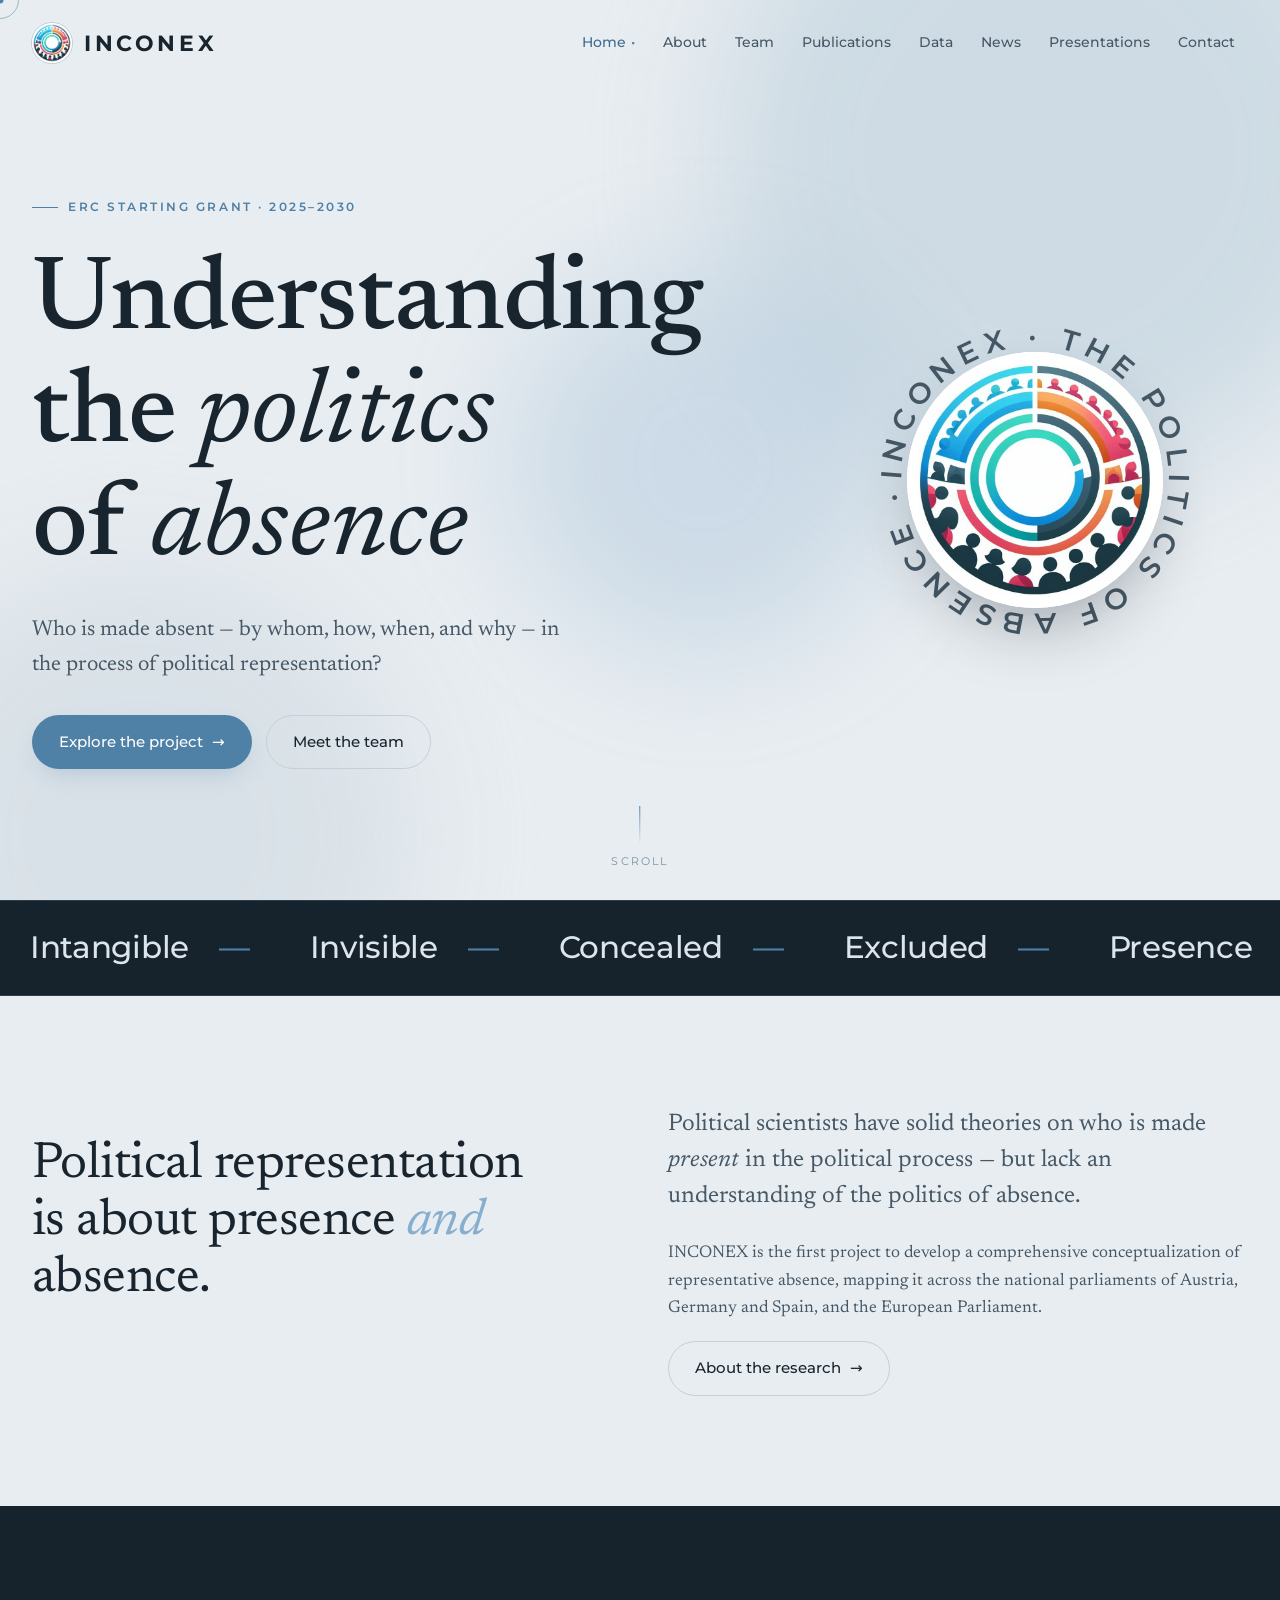
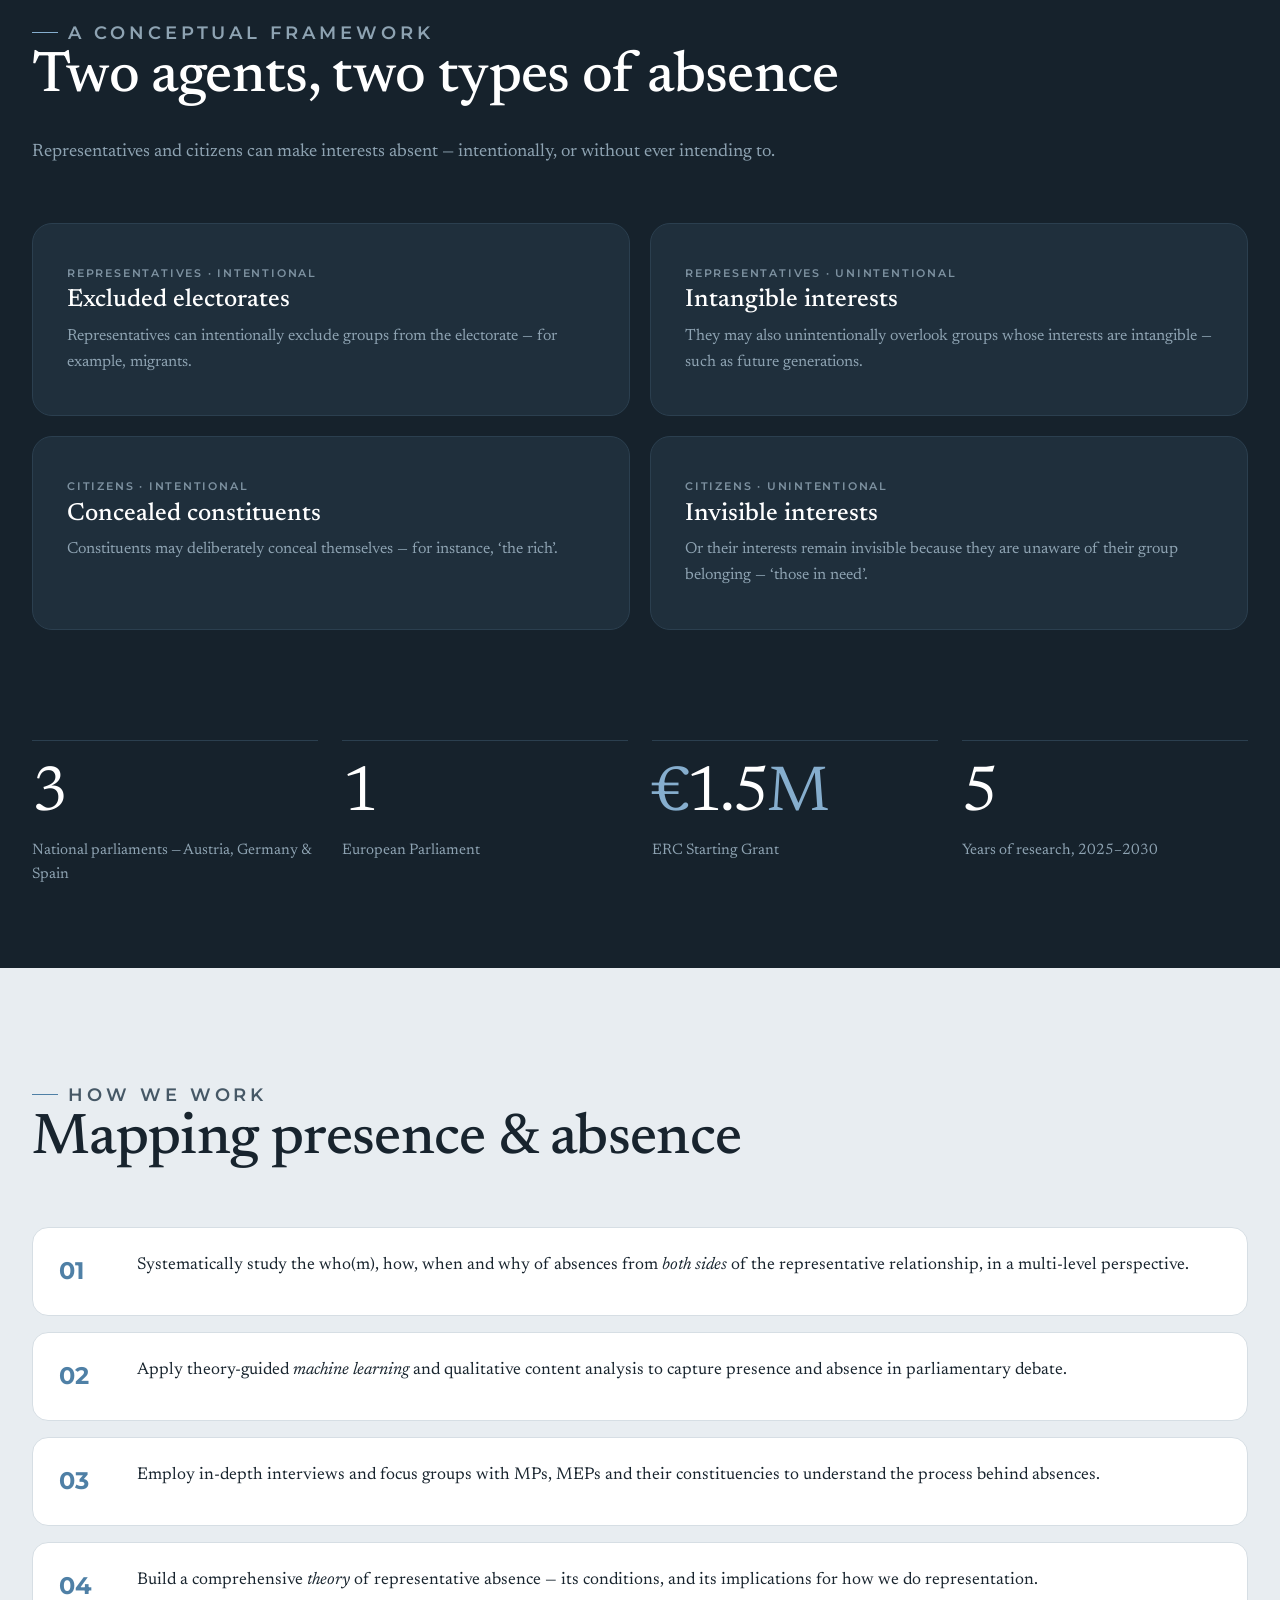
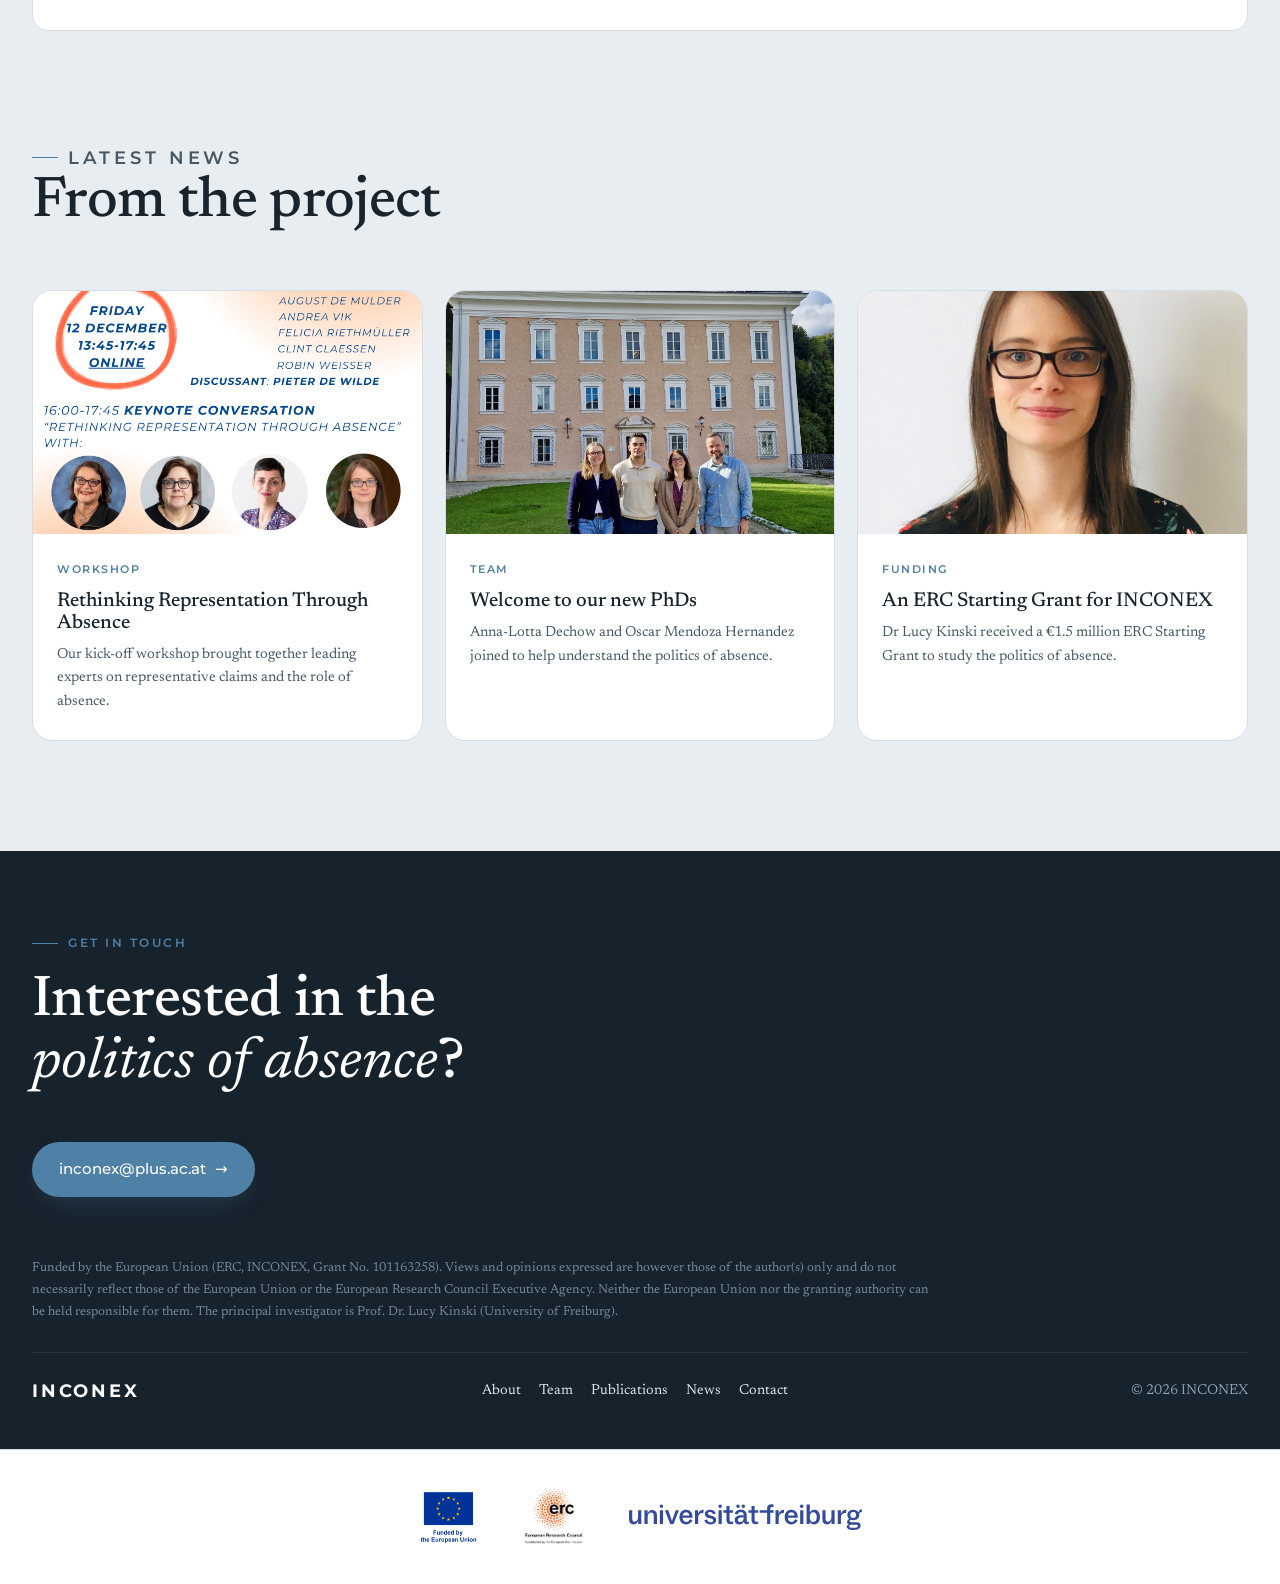
==== commit 9c48e1a0: "Add University of Freiburg logo to footer" ====
--- a/index.html
+++ b/index.html
@@ -222,6 +222,7 @@
     <div class="row">
       <img src="assets/funder-eu.jpg" alt="Funded by the European Union" />
       <img src="assets/funder-erc.jpg" alt="European Research Council" />
+      <img src="assets/funder-freiburg.svg" alt="University of Freiburg" />
     </div>
   </div>
 </footer>
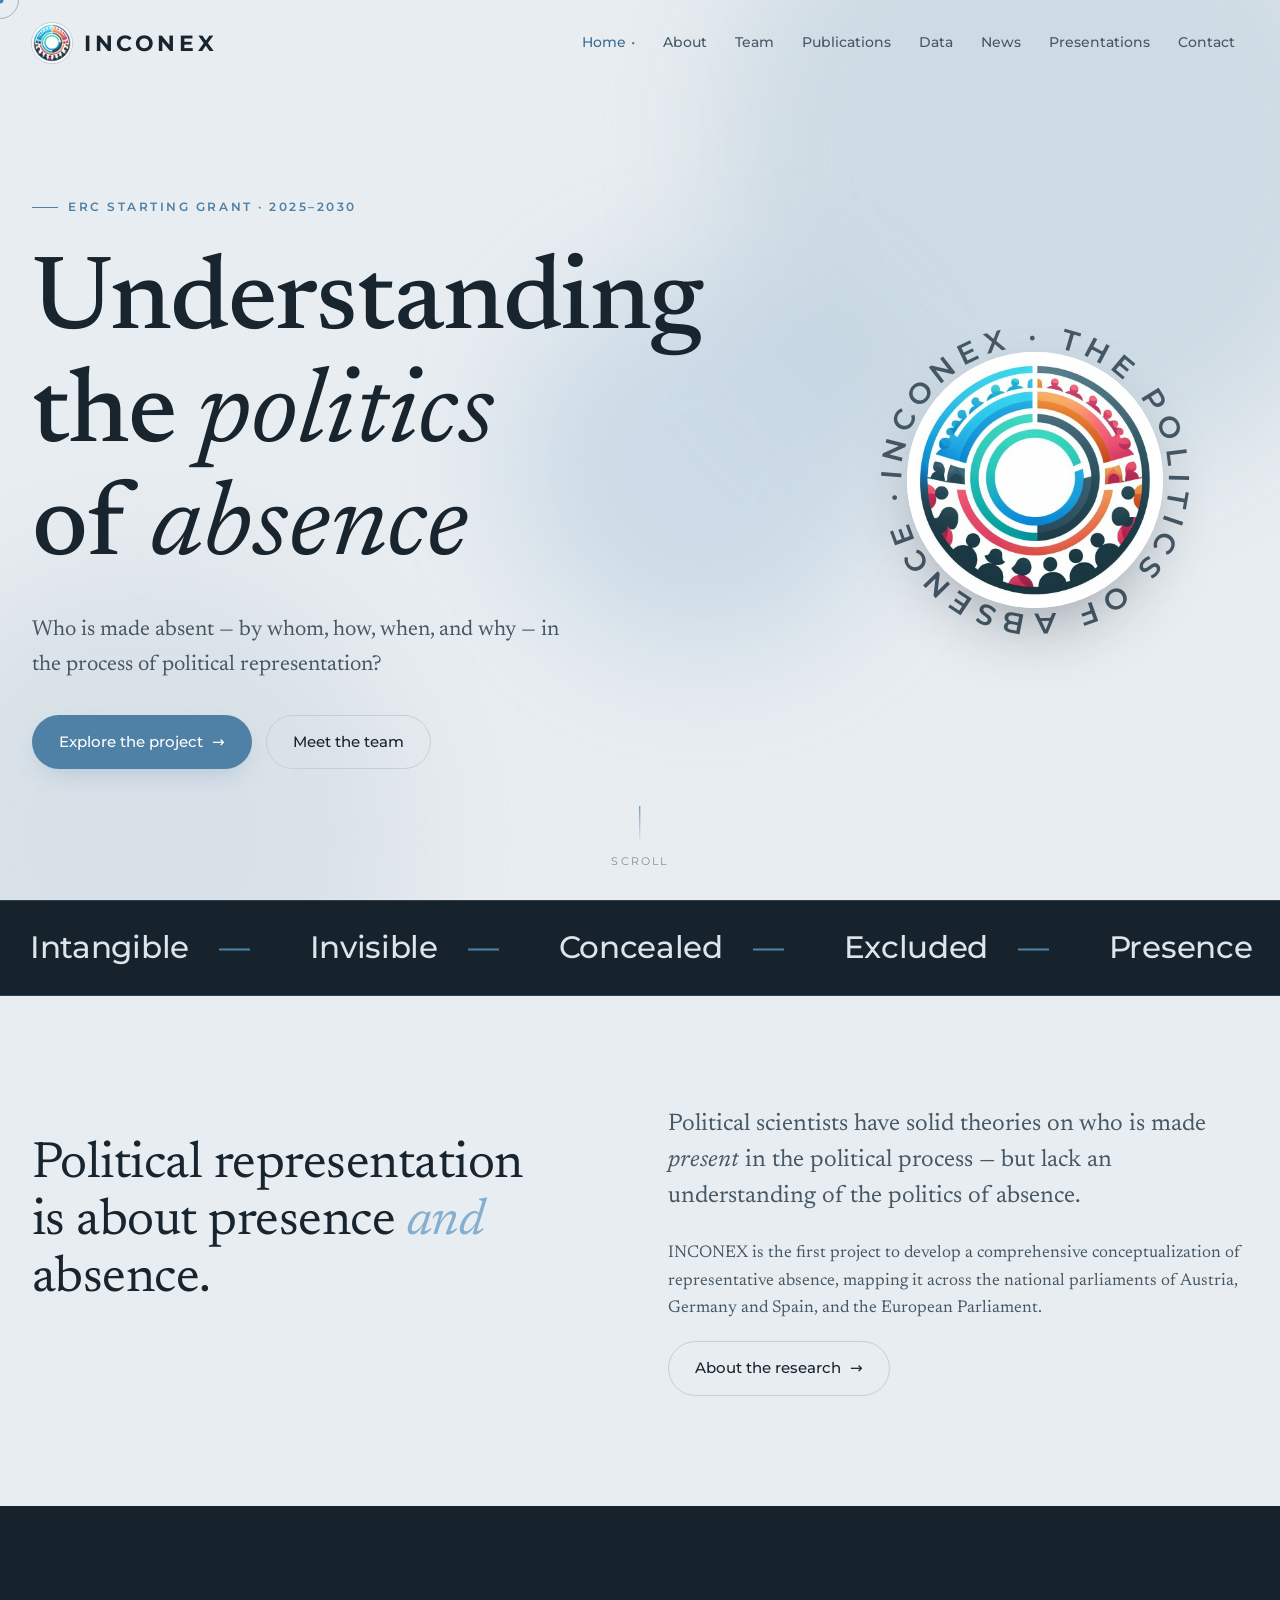
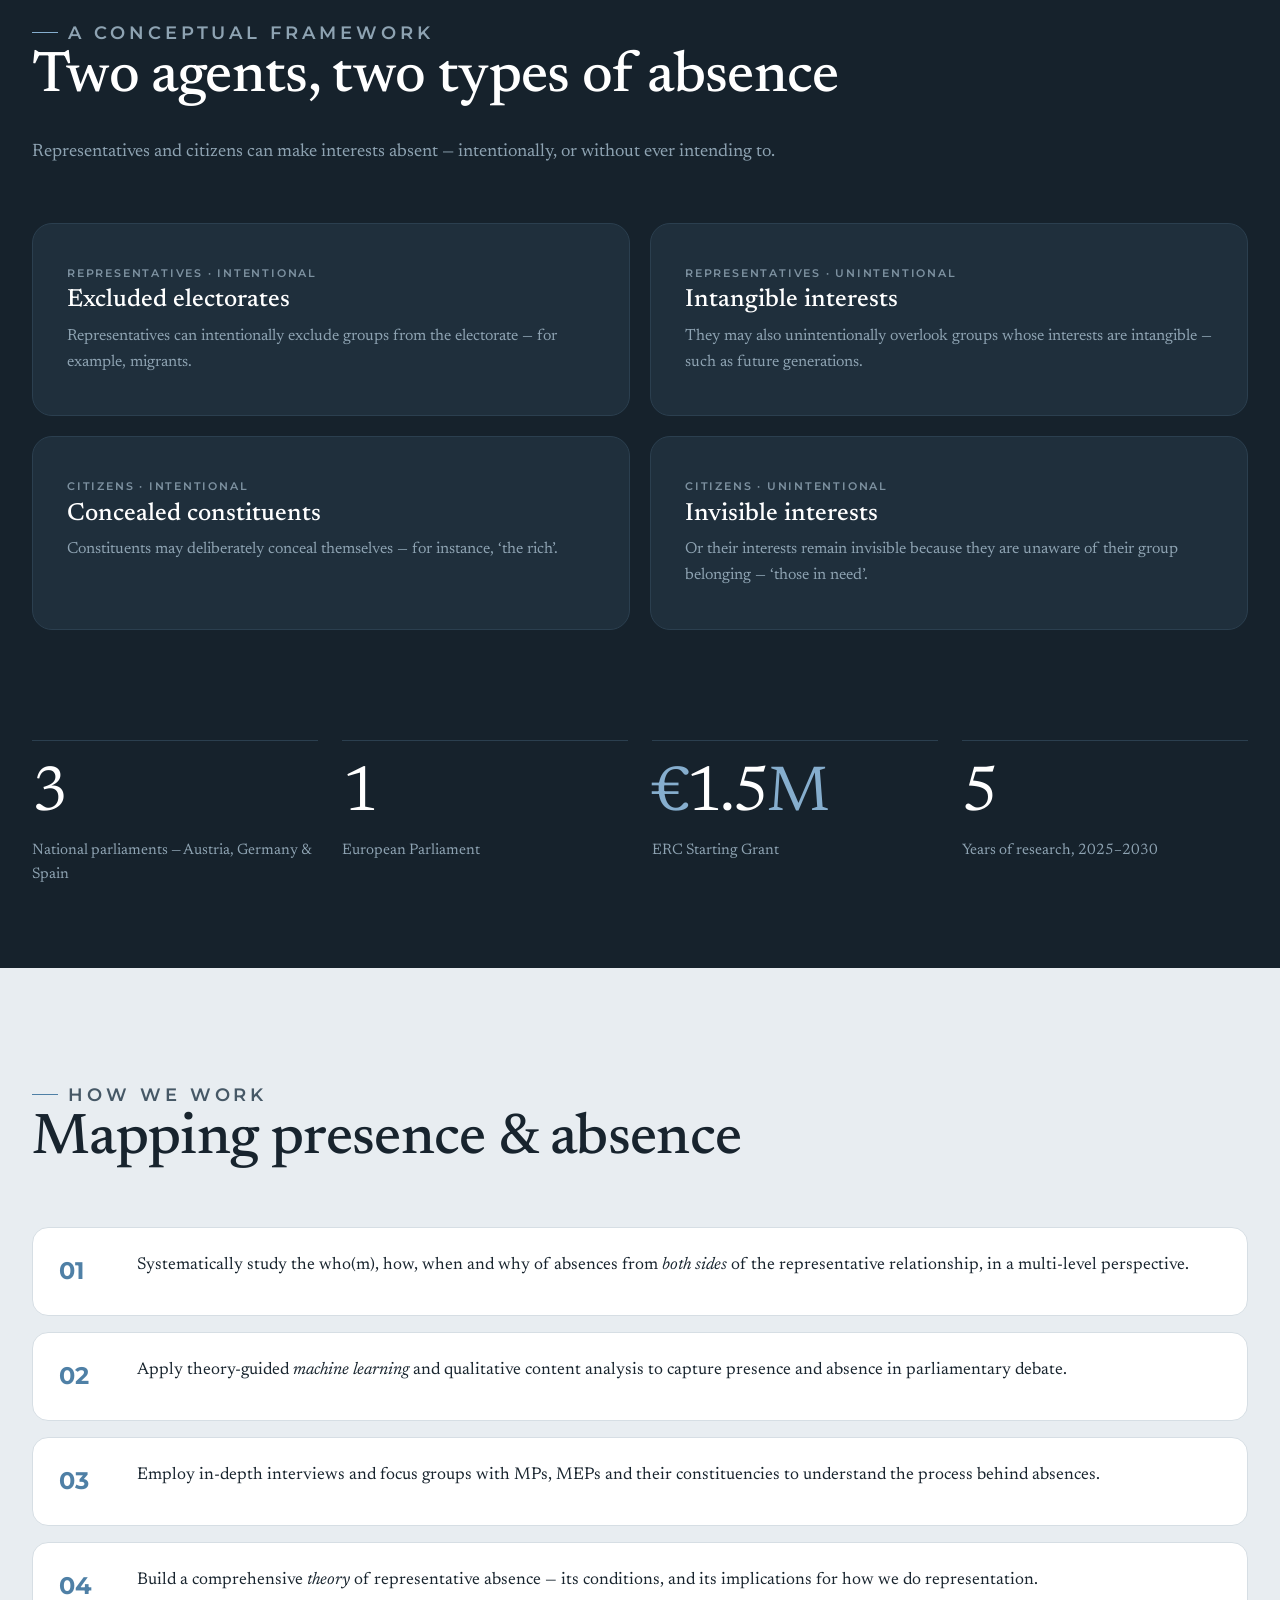
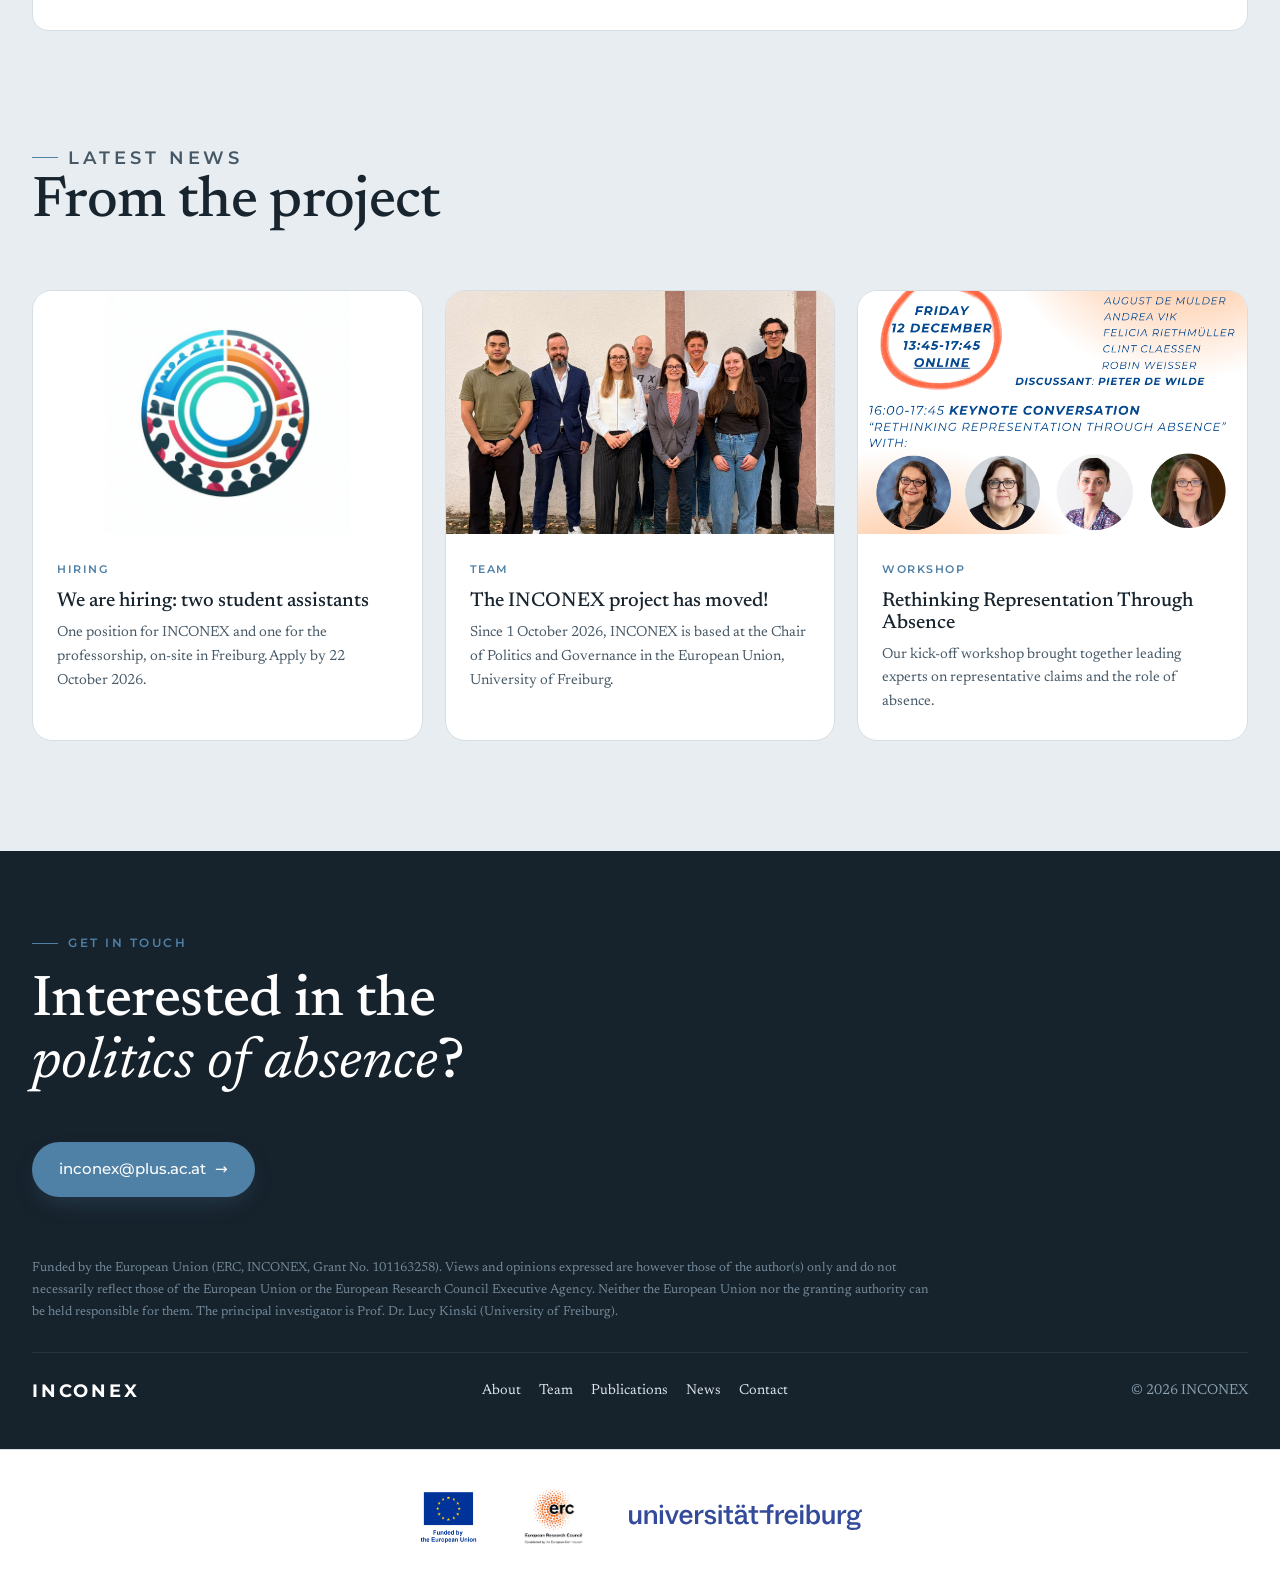
==== commit f8bf289b: "News: hiring call for two student assistants and the move to Freiburg; home-page teasers updated; In" ====
--- a/index.html
+++ b/index.html
@@ -179,16 +179,16 @@
       </div>
       <div class="teaser-grid">
         <a class="teaser" href="news.html" data-reveal>
+          <div class="thumb"><img src="assets/news/student-assistants-2026-wide.jpg" alt="Call for applications: two student assistants" /></div>
+          <div class="body"><span class="tag">Hiring</span><h3>We are hiring: two student assistants</h3><p>One position for INCONEX and one for the professorship, on-site in Freiburg. Apply by 22 October 2026.</p></div>
+        </a>
+        <a class="teaser" href="news.html" data-reveal data-delay="1">
+          <div class="thumb"><img src="assets/news/freiburg-move.jpg" alt="The team in Freiburg" /></div>
+          <div class="body"><span class="tag">Team</span><h3>The INCONEX project has moved!</h3><p>Since 1 October 2026, INCONEX is based at the Chair of Politics and Governance in the European Union, University of Freiburg.</p></div>
+        </a>
+        <a class="teaser" href="news.html" data-reveal data-delay="2">
           <div class="thumb"><img src="assets/news/kickoff.jpg" alt="Kick-off workshop" /></div>
           <div class="body"><span class="tag">Workshop</span><h3>Rethinking Representation Through Absence</h3><p>Our kick-off workshop brought together leading experts on representative claims and the role of absence.</p></div>
-        </a>
-        <a class="teaser" href="news.html" data-reveal data-delay="1">
-          <div class="thumb"><img src="assets/news/new-phds.jpg" alt="New PhD researchers" /></div>
-          <div class="body"><span class="tag">Team</span><h3>Welcome to our new PhDs</h3><p>Anna-Lotta Dechow and Oscar Mendoza Hernandez joined to help understand the politics of absence.</p></div>
-        </a>
-        <a class="teaser" href="news.html" data-reveal data-delay="2">
-          <div class="thumb"><img src="assets/news/erc-grant.jpg" alt="ERC Starting Grant" /></div>
-          <div class="body"><span class="tag">Funding</span><h3>An ERC Starting Grant for INCONEX</h3><p>Dr Lucy Kinski received a €1.5 million ERC Starting Grant to study the politics of absence.</p></div>
         </a>
       </div>
     </div>
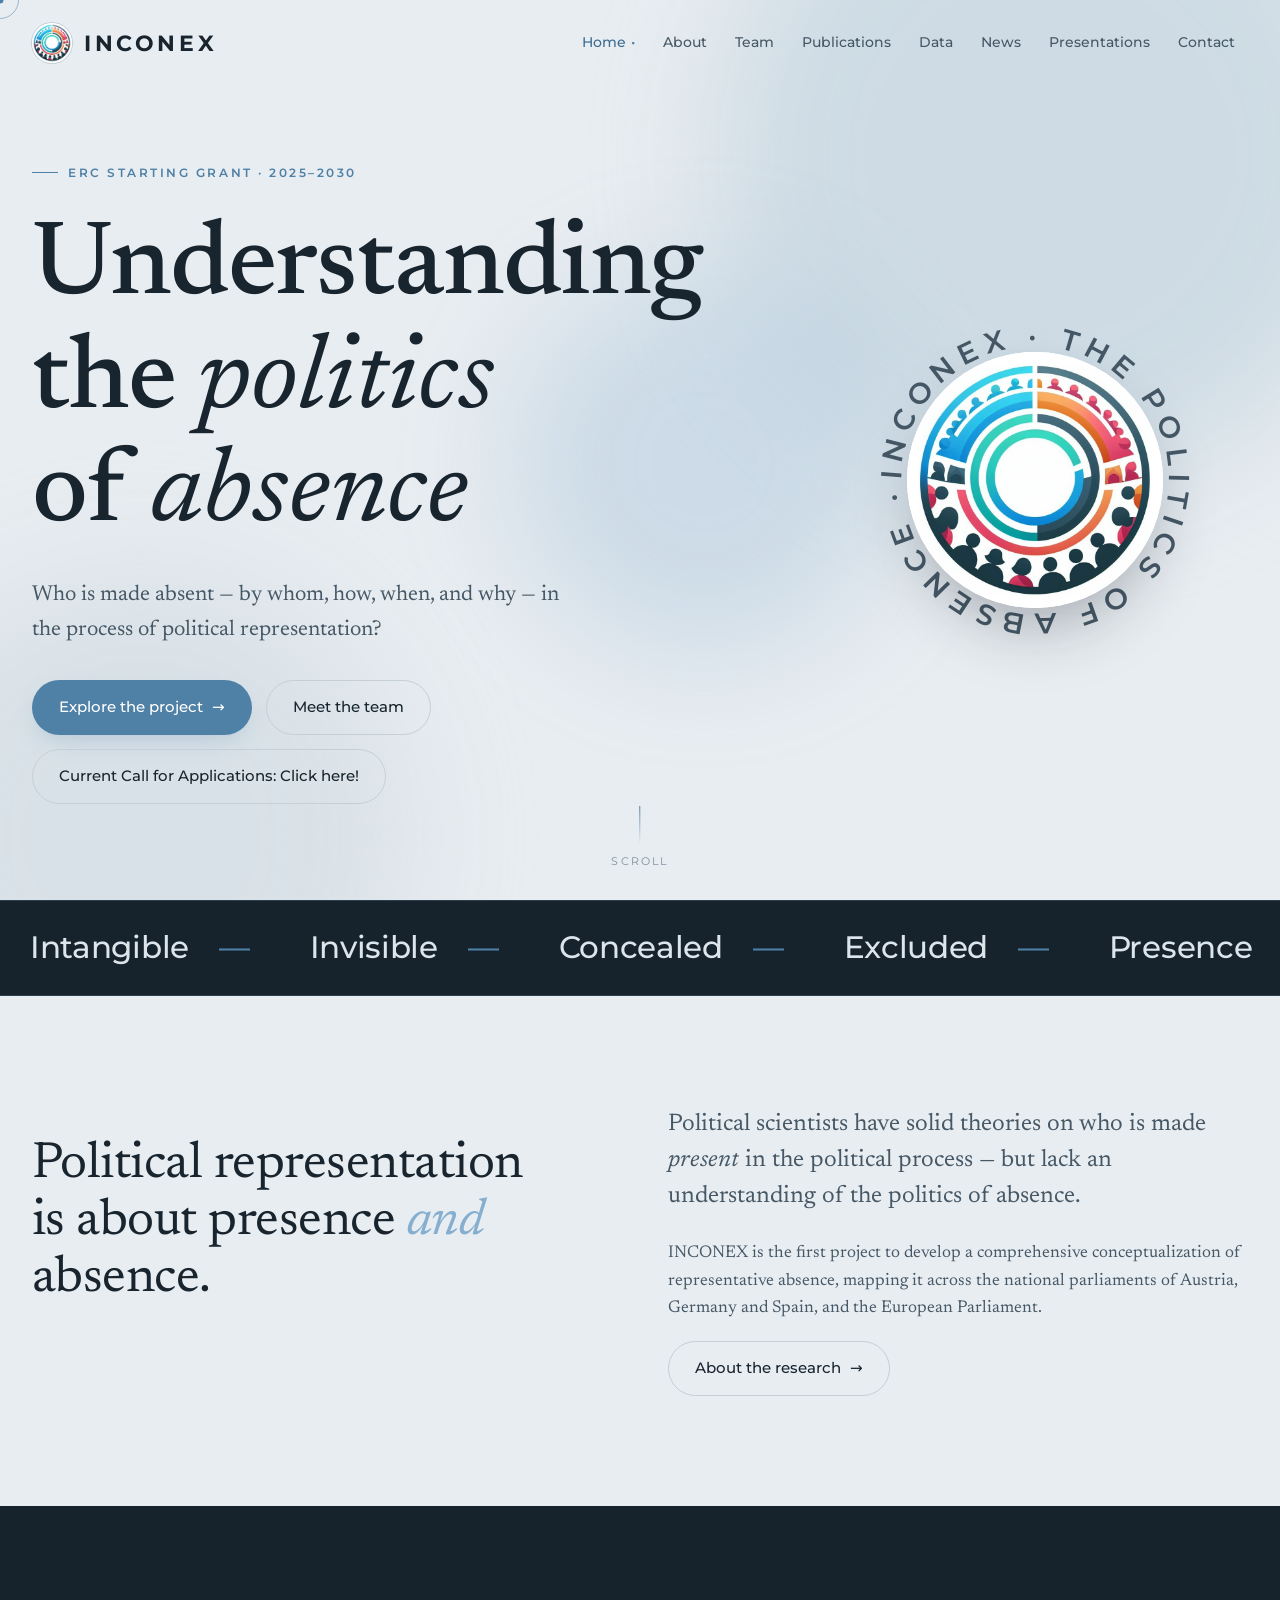
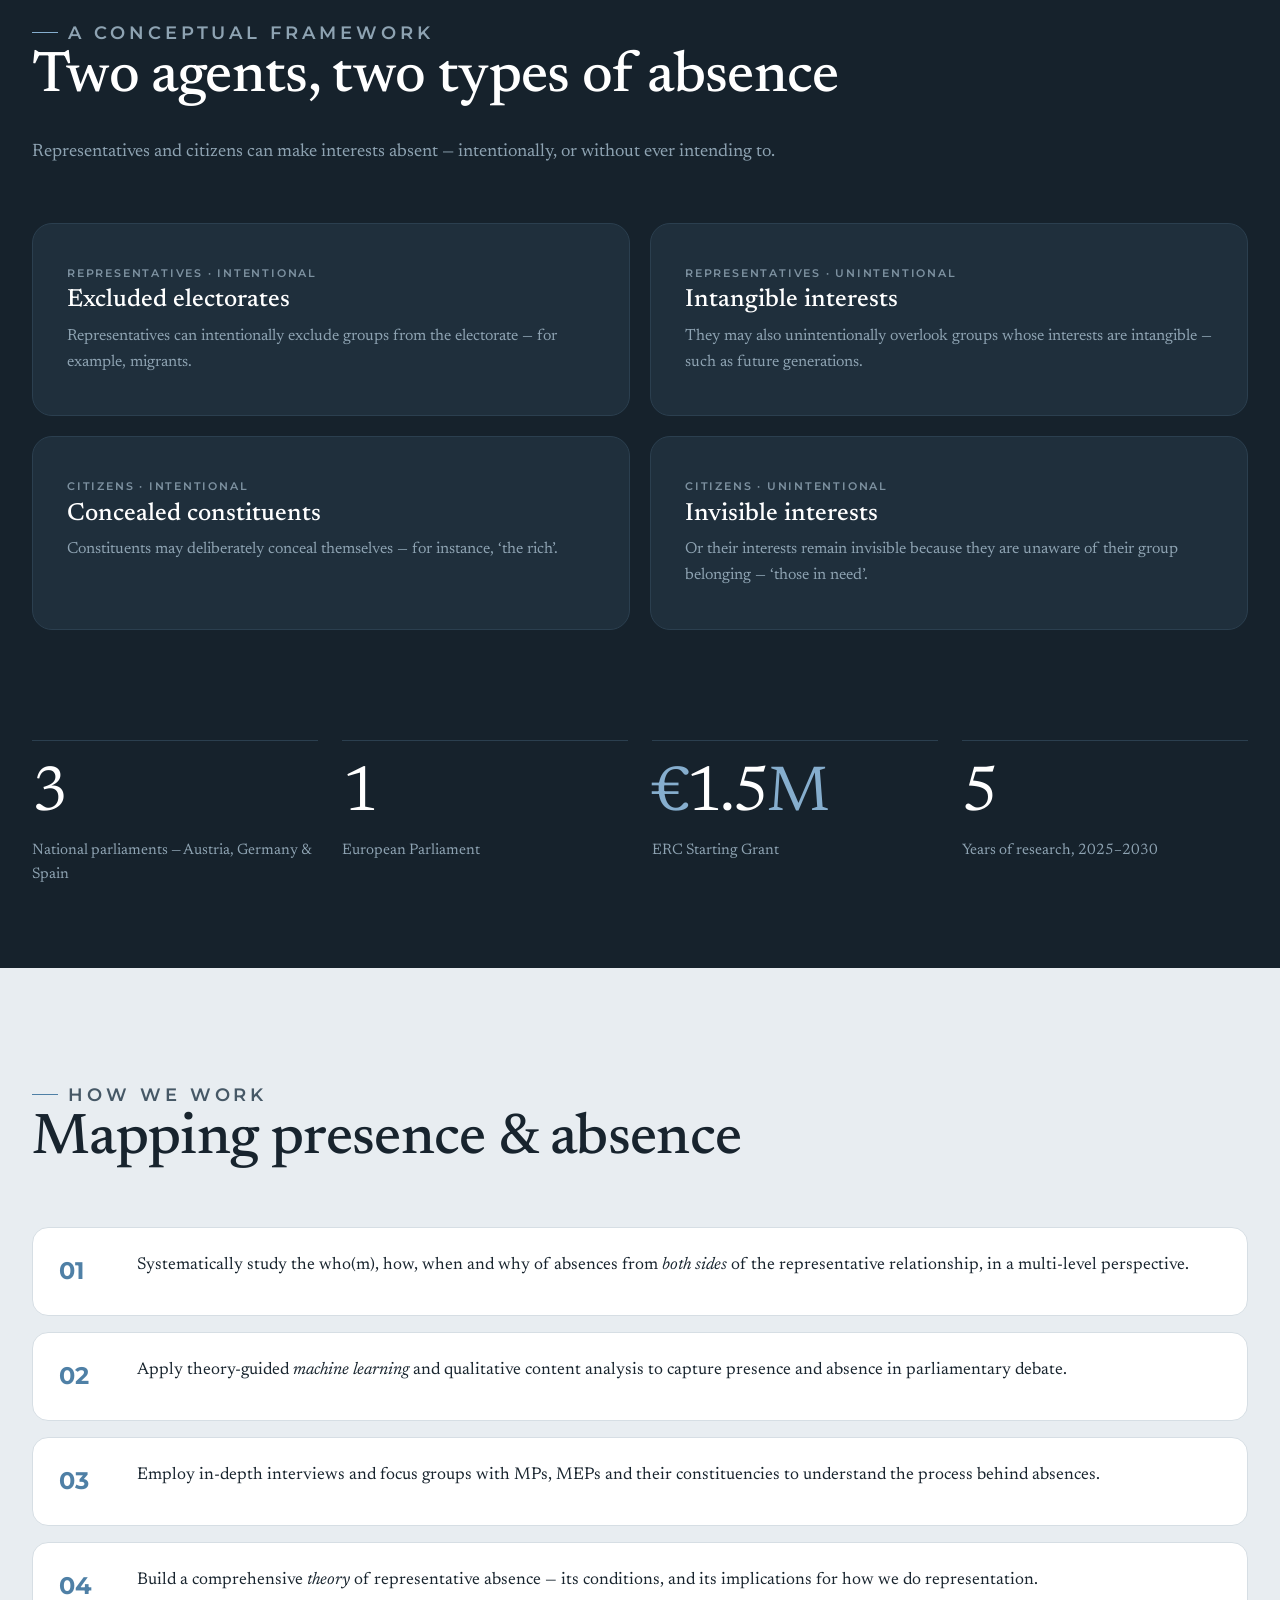
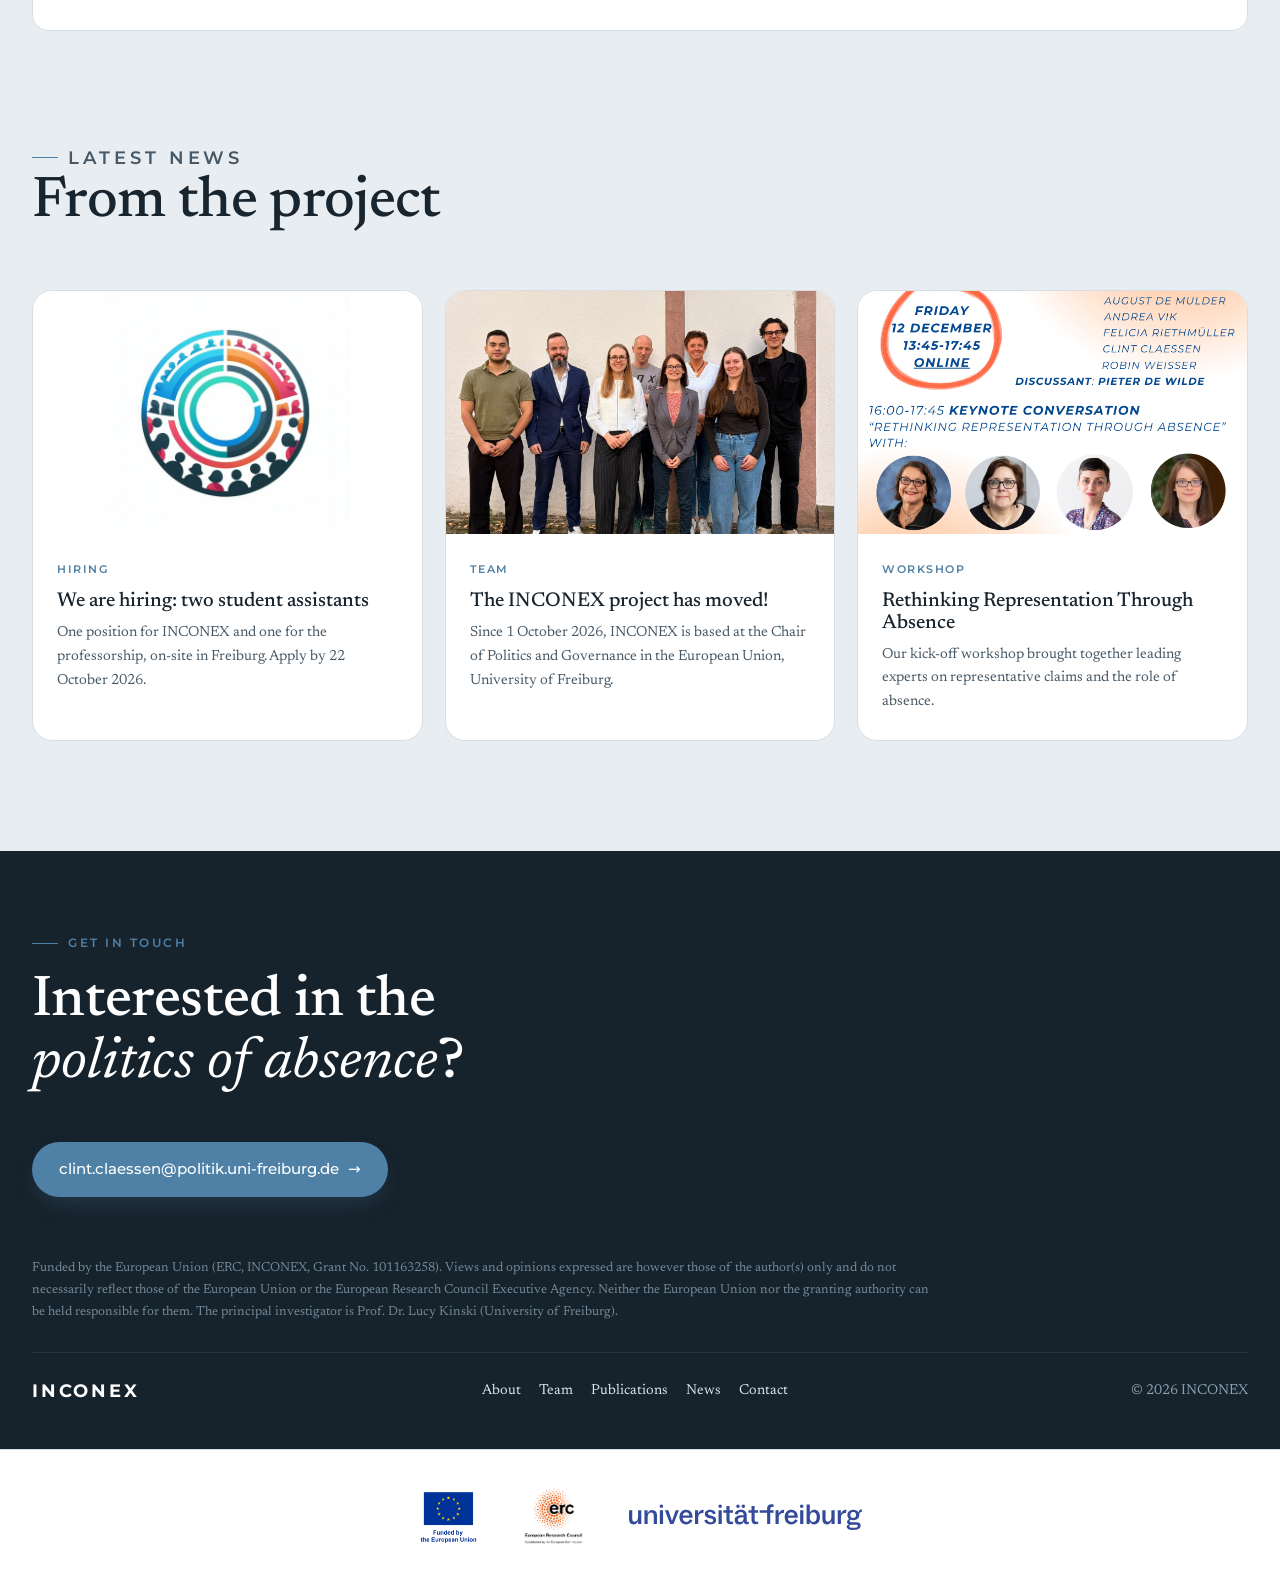
==== commit 847cf961: "Hero button to the call for applications; emblem thumbnails kept whole and centred; contact e-mail c" ====
--- a/index.html
+++ b/index.html
@@ -56,6 +56,7 @@
         <div class="hero-cta" data-reveal data-delay="4">
           <a class="btn btn-primary" href="about.html">Explore the project <span class="arrow">→</span></a>
           <a class="btn btn-ghost" href="team.html">Meet the team</a>
+          <a class="btn btn-ghost" href="news.html#call-for-applications">Current Call for Applications: Click here!</a>
         </div>
       </div>
       <div class="hero-badge" data-reveal data-delay="2">
@@ -200,7 +201,7 @@
   <div class="foot-cta" data-reveal>
     <p class="eyebrow">Get in touch</p>
     <h2>Interested in the <em>politics of absence</em>?</h2>
-    <a class="btn btn-primary" href="mailto:inconex@plus.ac.at">inconex@plus.ac.at <span class="arrow">→</span></a>
+    <a class="btn btn-primary" href="mailto:clint.claessen@politik.uni-freiburg.de">clint.claessen@politik.uni-freiburg.de <span class="arrow">→</span></a>
   </div>
   <div class="foot-main">
     <p class="foot-disclaimer">
--- a/styles.css
+++ b/styles.css
@@ -307,6 +307,9 @@
 .news-item:hover { transform: translateY(-4px); box-shadow: 0 28px 56px -30px rgba(24,36,46,.32); }
 .news-item .thumb { overflow: hidden; min-height: 220px; background: var(--bg-2); }
 .news-item .thumb img { width: 100%; height: 100%; object-fit: cover; transition: transform .8s var(--ease-out); }
+.news-item .thumb.logo { background: #fff; }
+.news-item .thumb.logo img { object-fit: contain; }
+.news-item[id] { scroll-margin-top: 96px; }
 .news-item:hover .thumb img { transform: scale(1.06); }
 .news-item .content { padding: 32px 36px; align-self: center; }
 .news-item h3 { font-size: 1.5rem; margin-bottom: .35em; }
